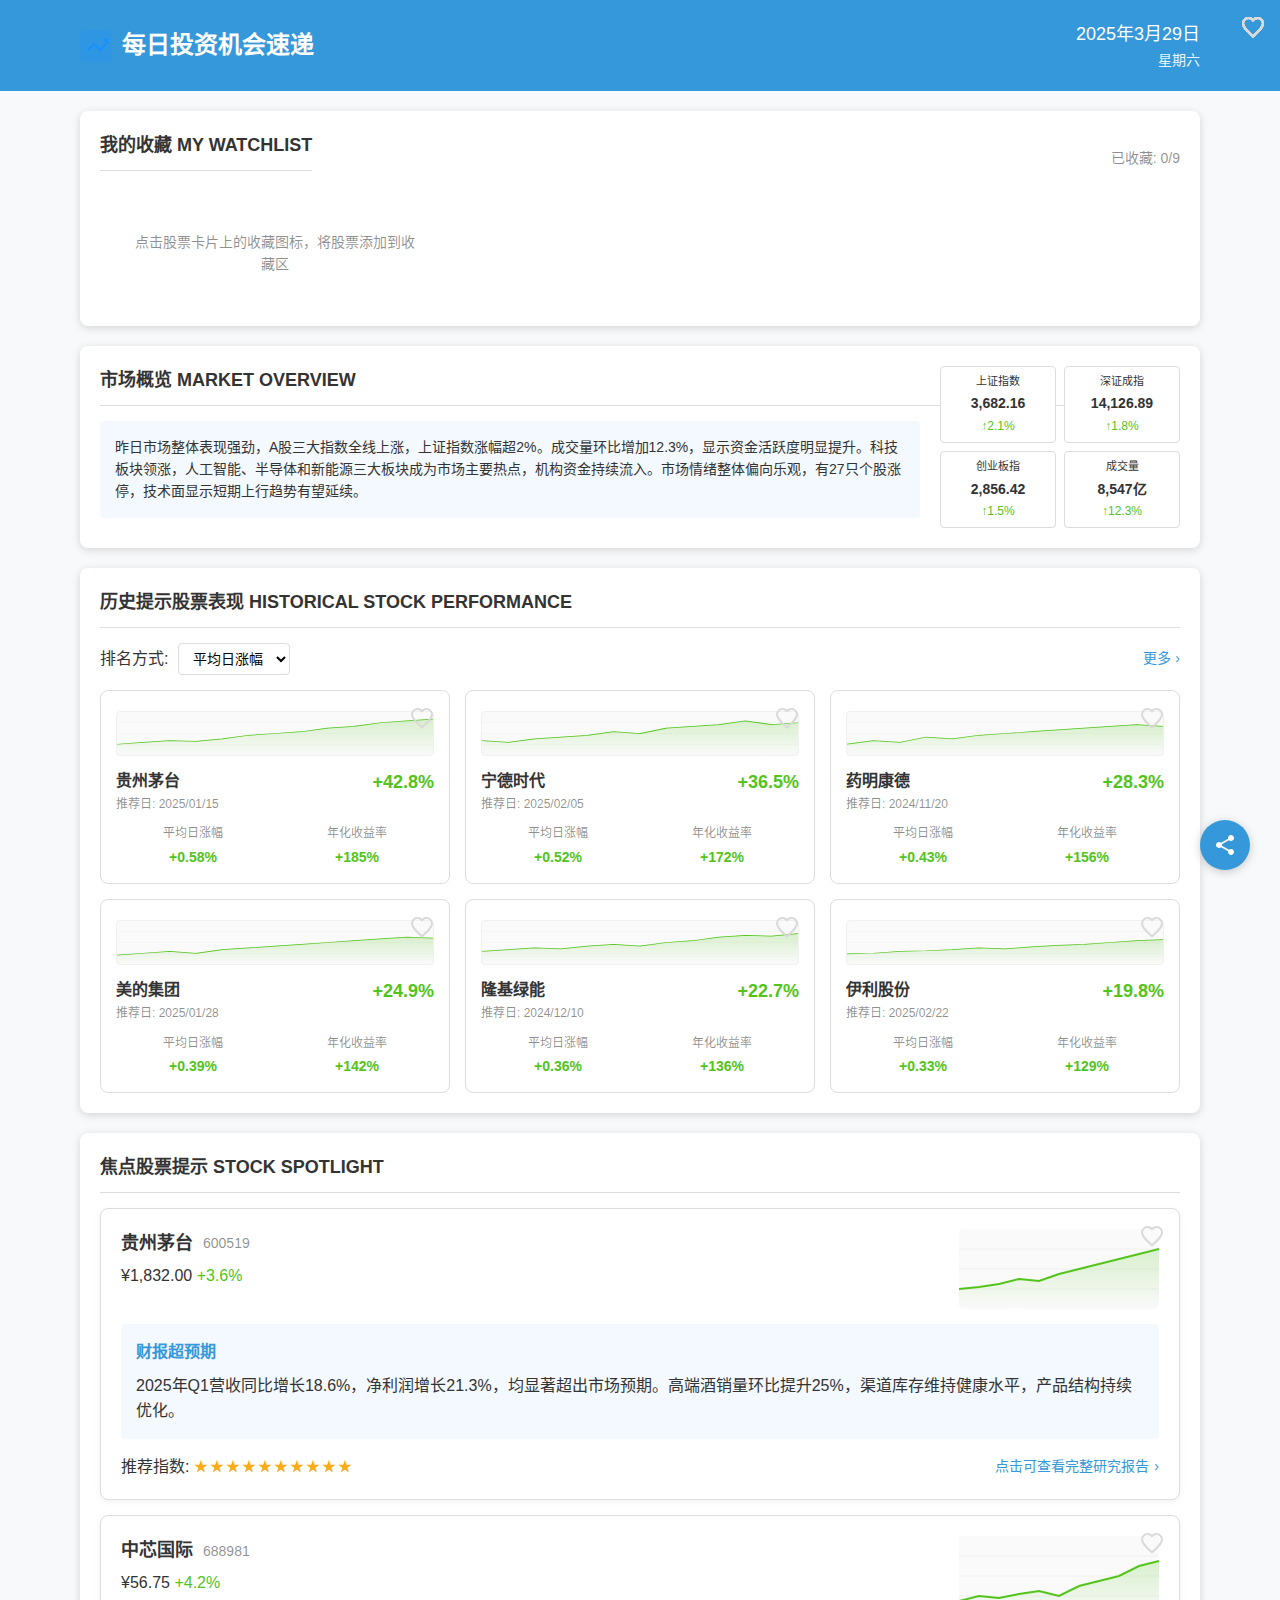
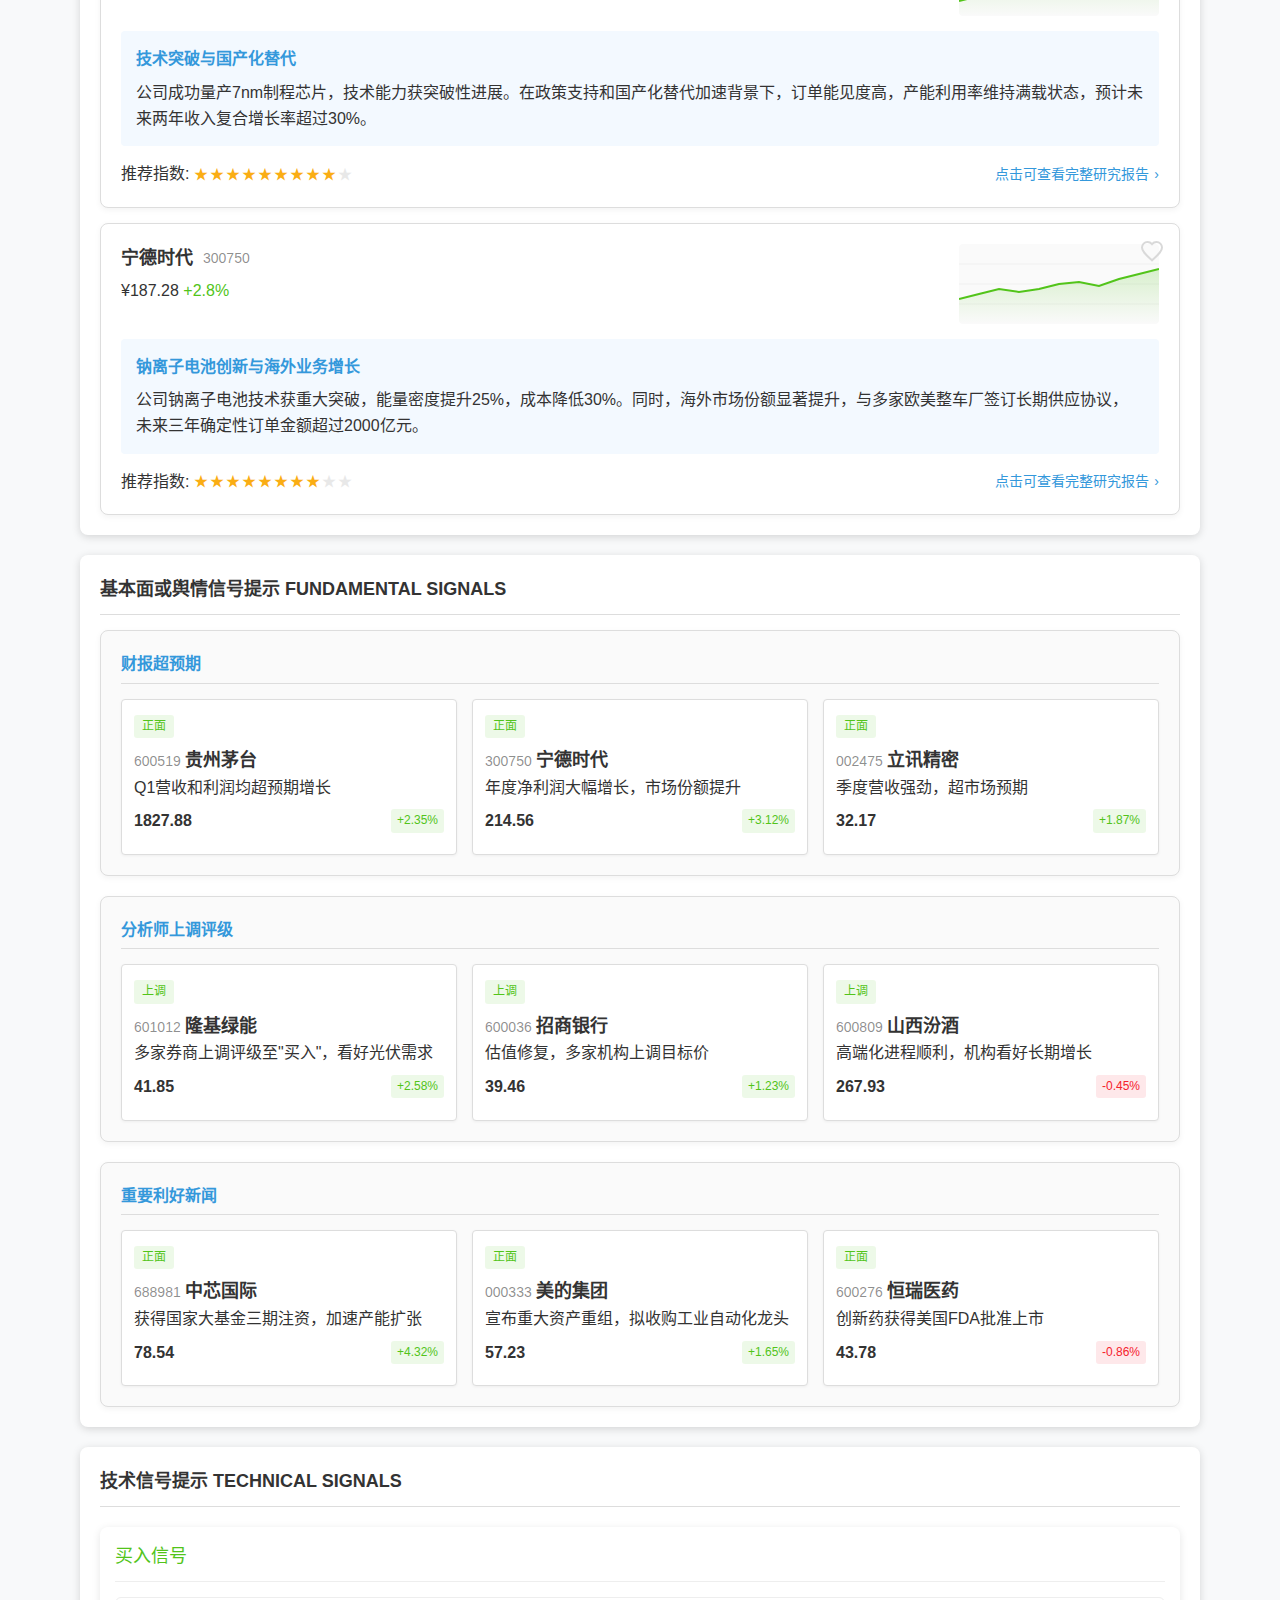
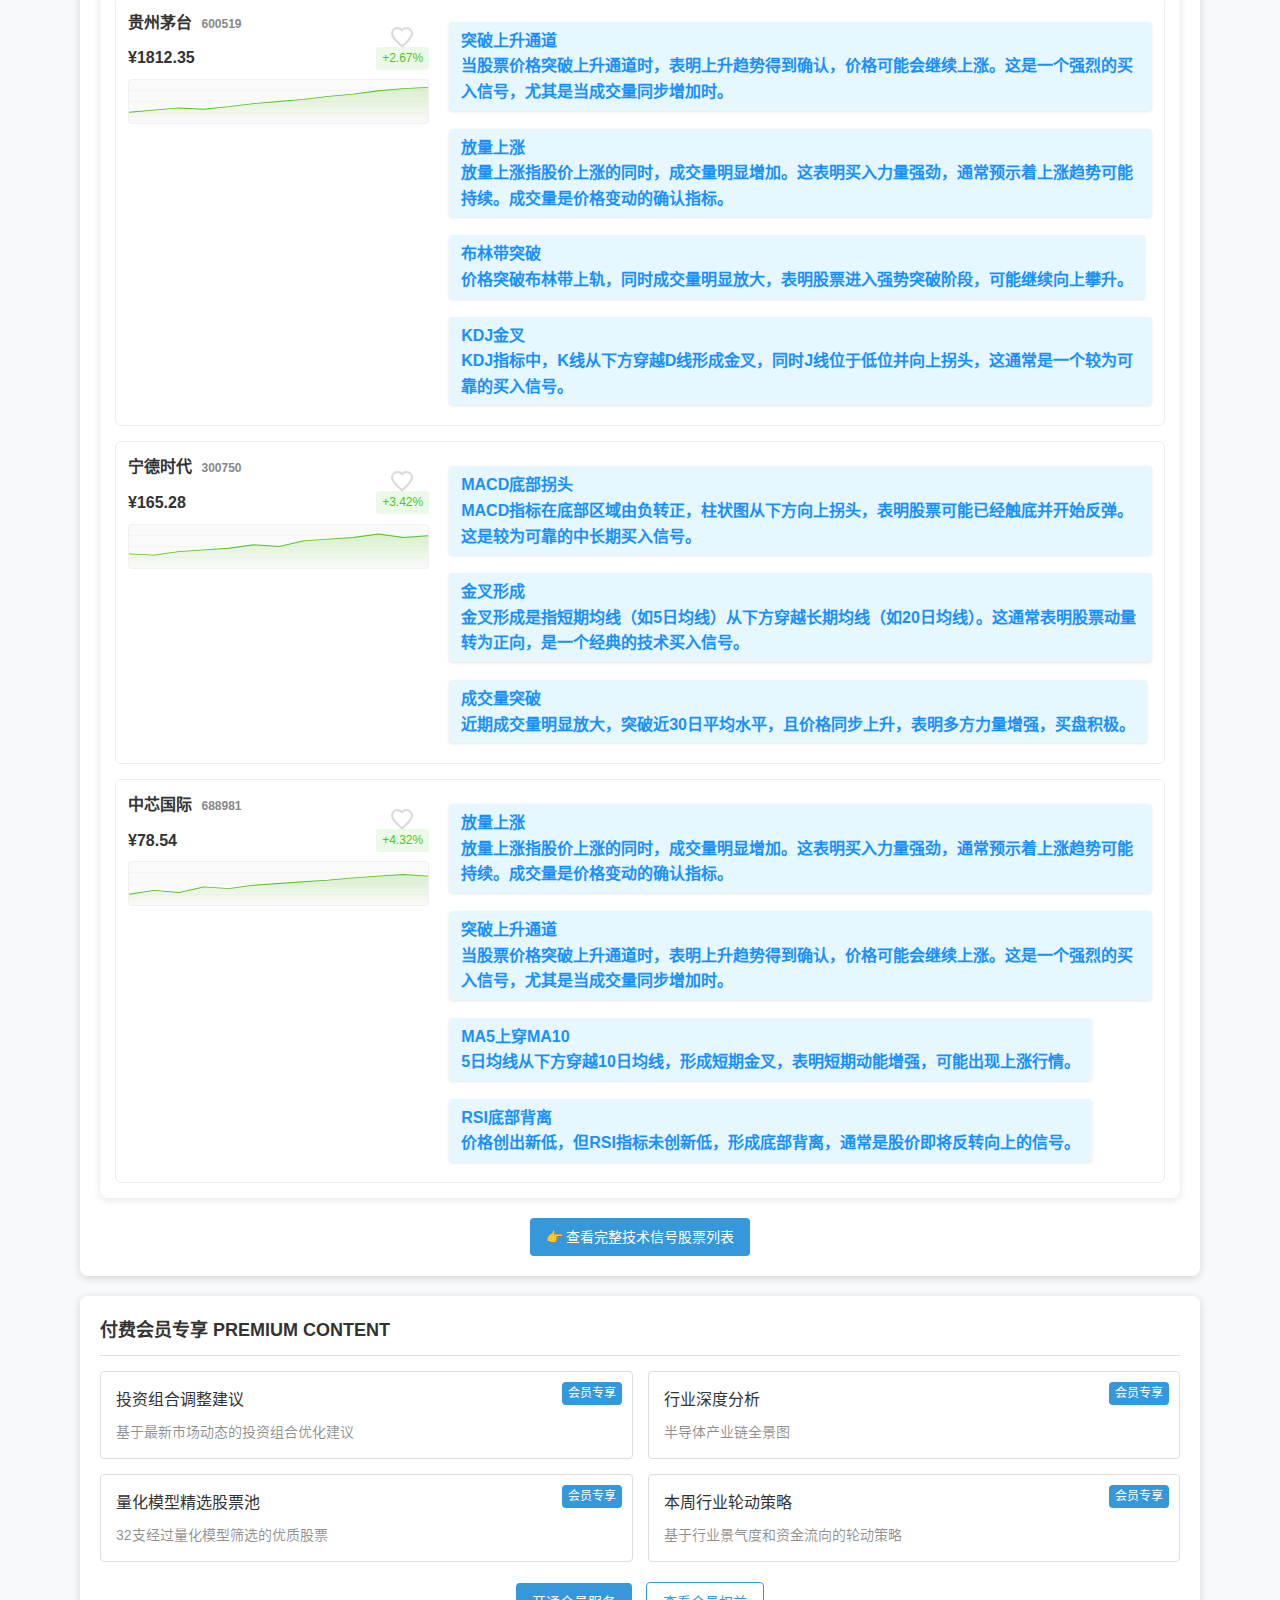
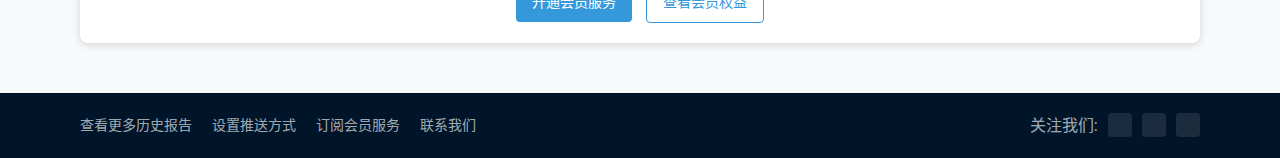
==== index.html @ 1982057d "继续修改样式" ====
<!DOCTYPE html>
<html lang="zh-CN">
<head>
    <meta charset="UTF-8">
    <meta name="viewport" content="width=device-width, initial-scale=1.0">
    <title>每日投资机会速递 | 2025年3月29日</title>
    <style>
        /* Reset and Base Styles */
        * {
            margin: 0;
            padding: 0;
            box-sizing: border-box;
        }
        
        :root {
            --primary-color: #3498db;
            --secondary-color: #2ecc71;
            --background-color: #f8f9fa;
            --text-color: #333;
            --border-color: #ddd;
            --positive-color: #52c41a;
            --negative-color: #f5222d;
            --neutral-color: #faad14;
            --card-bg: #ffffff;
            --bg-color: #f0f2f5;
            --secondary-text: #00000073;
            --shadow: 0 2px 8px rgba(0, 0, 0, 0.15);
            --card-radius: 8px;
        }
        
        body {
            font-family: 'Inter', 'PingFang SC', 'Hiragino Sans GB', 'Microsoft YaHei', sans-serif;
            line-height: 1.6;
            color: var(--text-color);
            background-color: var(--background-color);
            margin: 0;
            padding: 0;
        }
        
        .container {
            max-width: 100%; /* 修改为100%宽度，占满全屏 */
            margin: 0 auto;
            padding: 0 80px; /* 将左右内边距从40px增加到80px，留出更多空间 */
        }
        
        .card {
            background-color: var(--card-bg);
            border-radius: var(--card-radius);
            box-shadow: var(--shadow);
            margin-bottom: 20px;
            padding: 20px;
        }
        
        h2 {
            font-size: 18px;
            font-weight: 600;
            color: var(--text-color);
            margin-bottom: 15px;
            padding-bottom: 10px;
            border-bottom: 1px solid var(--border-color);
        }
        
        h3 {
            font-size: 16px;
            font-weight: 500;
            margin-bottom: 10px;
        }
        
        .positive {
            color: var(--positive-color);
        }
        
        .negative {
            color: var(--negative-color);
        }
        
        .btn {
            display: inline-block;
            padding: 8px 16px;
            background-color: var(--primary-color);
            color: white;
            border-radius: 4px;
            text-decoration: none;
            font-size: 14px;
            transition: background-color 0.3s;
        }
        
        .btn:hover {
            background-color: var(--primary-dark);
        }
        
        /* Header Styles */
        .main-header {
            background-color: var(--primary-color);
            color: white;
            padding: 20px 0;
            margin-bottom: 20px;
        }
        
        .header-content {
            display: flex;
            justify-content: space-between;
            align-items: center;
        }
        
        .logo {
            display: flex;
            align-items: center;
        }
        
        .logo h1 {
            font-size: 24px;
            margin-left: 10px;
        }
        
        .date-info {
            text-align: right;
        }
        
        .date {
            font-size: 18px;
            font-weight: 500;
        }
        
        .weekday {
            font-size: 14px;
            opacity: 0.9;
        }
        
        /* Dashboard Content */
        .dashboard-content {
            padding-bottom: 30px;
        }
        
        /* Market Overview */
        .market-overview {
            position: relative;
            padding-bottom: 15px;
        }
        
        .indices-row {
            display: grid;
            grid-template-columns: repeat(2, 1fr);
            gap: 8px;
            position: absolute;
            top: 20px;
            right: 20px;
            width: 240px;
        }
        
        .index-card {
            padding: 6px;
            border: 1px solid var(--border-color);
            border-radius: 4px;
            text-align: center;
            background-color: white;
        }
        
        .index-card h3 {
            font-size: 11px;
            margin-bottom: 2px;
        }
        
        .index-card .value {
            font-size: 14px;
            font-weight: 600;
            margin-bottom: 2px;
        }
        
        .index-card .change {
            font-size: 12px;
            font-weight: 500;
        }
        
        .market-summary {
            background-color: rgba(24, 144, 255, 0.05);
            padding: 15px;
            border-radius: 4px;
            margin-bottom: 15px;
            font-size: 14px;
            line-height: 1.6;
            margin-right: 260px;
        }
        
        /* Grid Layouts */
        .two-column-grid {
            display: grid;
            grid-template-columns: 1fr 1fr;
            gap: 20px;
        }
        
        /* Hot Sectors */
        .sector-list {
            list-style: none;
        }
        
        .sector-list li {
            display: flex;
            justify-content: space-between;
            padding: 10px 0;
            border-bottom: 1px solid var(--border-color);
        }
        
        .sector-list li:last-child {
            border-bottom: none;
        }
        
        .rank {
            display: inline-block;
            width: 24px;
            height: 24px;
            line-height: 24px;
            text-align: center;
            background-color: var(--primary-color);
            color: white;
            border-radius: 50%;
            margin-right: 10px;
        }
        
        /* Top Stocks */
        .top-list-tabs {
            display: flex;
            margin-bottom: 15px;
            border-bottom: 1px solid var(--border-color);
        }
        
        .tab {
            padding: 8px 16px;
            cursor: pointer;
            background: none;
            border: none;
            font-size: 14px;
            font-weight: 500;
        }
        
        .tab.active {
            color: var(--primary-color);
            border-bottom: 2px solid var(--primary-color);
        }
        
        .data-table {
            width: 100%;
            border-collapse: collapse;
        }
        
        .data-table th,
        .data-table td {
            padding: 8px 12px;
            text-align: left;
            border-bottom: 1px solid var(--border-color);
            font-size: 14px;
        }
        
        .data-table th {
            background-color: #fafafa;
            font-weight: 500;
        }
        
        /* Fundamental Signals */
        .fundamental-signals-container {
            display: flex; /* 恢复为 flex 布局 */
            flex-direction: column; /* 设置为纵向排列 */
            gap: 20px; /* 保持类别之间的间距 */
            /* margin-top: 20px; 移除，h2自带margin */
        }
        
        /* 修改signal-category样式 */
        .signal-category {
            margin-bottom: 0;
            background-color: #fafafa;
            border: 1px solid var(--border-color);
            border-radius: var(--card-radius);
            padding: 20px;
            box-shadow: 0 2px 6px rgba(0, 0, 0, 0.05);
            width: 100%; /* 恢复宽度，使其在纵向排列时占满 */
        }
        
        /* 修改signal-category中的h3标题样式 */
        .signal-category h3 {
            font-size: 16px;
            font-weight: 600;
            margin-bottom: 12px;
            color: var(--primary-color); /* 使用蓝色主题色 */
            padding-bottom: 6px;
            border-bottom: 1px solid var(--border-color);
        }
        
        /* 修改fundamental-signals样式，保留横向滚动 */
        .fundamental-signals {
            display: flex;
            flex-direction: row;
            gap: 15px;
            flex-wrap: wrap; /* 添加wrap属性允许内容换行 */
            width: 100%; /* 确保占满全宽 */
            margin-top: 15px;
        }
        
        .fundamental-card {
            border: 1px solid var(--border-color);
            border-radius: 4px;
            padding: 12px;
            background-color: white;
            flex: 1; /* 添加flex属性让卡片平均分配空间 */
            min-width: 200px; /* 设置最小宽度防止卡片过小 */
            box-shadow: 0 1px 3px rgba(0, 0, 0, 0.05);
            transition: transform 0.2s, box-shadow 0.2s;
        }
        
        .fundamental-card:hover {
            transform: translateY(-2px);
            box-shadow: 0 3px 8px rgba(0, 0, 0, 0.1);
        }
        
        .signal-label {
            display: inline-block;
            padding: 2px 8px;
            border-radius: 3px;
            font-size: 12px;
            margin-bottom: 8px;
        }
        
        .signal-positive {
            background-color: rgba(82, 196, 26, 0.1);
            color: var(--positive-color);
        }
        
        .signal-negative {
            background-color: rgba(245, 34, 45, 0.1);
            color: var(--negative-color);
        }
        
        .signal-neutral {
            background-color: rgba(250, 173, 20, 0.1);
            color: var(--neutral-color);
        }
        
        /* Stock Spotlight */
        .stock-spotlight-cards {
            display: flex;
            flex-direction: column;
            gap: 15px;
        }
        
        .spotlight-card {
            border: 1px solid var(--border-color);
            border-radius: var(--card-radius);
            padding: 20px;
            background-color: white;
            box-shadow: 0 2px 6px rgba(0, 0, 0, 0.05);
            transition: transform 0.2s, box-shadow 0.2s;
            cursor: pointer;
        }
        
        .spotlight-card:hover {
            transform: translateY(-3px);
            box-shadow: 0 5px 15px rgba(0, 0, 0, 0.1);
        }
        
        .spotlight-header {
            display: flex;
            justify-content: space-between;
            align-items: flex-start;
            margin-bottom: 15px;
        }
        
        .stock-info-primary {
            display: flex;
            flex-direction: column;
            gap: 5px;
        }
        
        .stock-title {
            display: flex;
            align-items: center;
            gap: 10px;
        }
        
        .stock-code {
            font-size: 14px;
            color: var(--secondary-text);
        }
        
        .stock-name {
            font-size: 18px;
            font-weight: 600;
        }
        
        .stock-chart-small {
            width: 200px;
            height: 80px;
            background-color: #fafafa;
            border-radius: 4px;
            overflow: hidden;
        }
        
        .recommendation-reason {
            background-color: rgba(24, 144, 255, 0.05);
            padding: 15px;
            border-radius: 4px;
            margin-bottom: 15px;
            position: relative;
        }
        
        .reason-title {
            font-weight: 600;
            margin-bottom: 8px;
            color: var(--primary-color);
        }
        
        .spotlight-footer {
            display: flex;
            justify-content: space-between;
            align-items: center;
            margin-top: 15px;
        }
        
        .recommendation-index {
            display: flex;
            align-items: center;
            gap: 5px;
        }
        
        .stars {
            display: flex;
            gap: 2px;
        }
        
        .star {
            color: #faad14;
            font-size: 14px;
        }
        
        .view-report {
            color: var(--primary-color);
            font-size: 14px;
            display: flex;
            align-items: center;
            gap: 5px;
        }
        
        .view-report:hover {
            text-decoration: underline;
        }
        
        /* Premium Content */
        .premium-content-grid {
            display: grid;
            grid-template-columns: repeat(2, 1fr);
            gap: 15px;
            margin-bottom: 20px;
        }
        
        .premium-item {
            padding: 15px;
            border: 1px solid var(--border-color);
            border-radius: 4px;
            position: relative;
        }
        
        .premium-item h3 {
            font-size: 16px;
            margin-bottom: 8px;
        }
        
        .premium-item p {
            font-size: 14px;
            color: var(--secondary-text);
        }
        
        .premium-badge {
            position: absolute;
            top: 10px;
            right: 10px;
            padding: 2px 6px;
            background-color: var(--primary-color);
            color: white;
            border-radius: 4px;
            font-size: 12px;
        }
        
        .subscribe-cta {
            text-align: center;
        }
        
        .btn-primary {
            background-color: var(--primary-color);
        }
        
        .btn-secondary {
            background-color: transparent;
            color: var(--primary-color);
            border: 1px solid var(--primary-color);
            margin-left: 10px;
        }
        
        /* Footer */
        .main-footer {
            background-color: #001529;
            color: rgba(255, 255, 255, 0.65);
            padding: 20px 0;
        }
        
        .footer-content {
            display: flex;
            justify-content: space-between;
            align-items: center;
        }
        
        .footer-links {
            display: flex;
            gap: 20px;
        }
        
        .footer-links a {
            color: rgba(255, 255, 255, 0.65);
            text-decoration: none;
            font-size: 14px;
            transition: color 0.3s;
        }
        
        .footer-links a:hover {
            color: white;
        }
        
        .footer-apps {
            display: flex;
            align-items: center;
            gap: 10px;
        }
        
        .app-icon {
            width: 24px;
            height: 24px;
            background-color: rgba(255, 255, 255, 0.1);
            border-radius: 4px;
            display: inline-block;
        }
        
        /* Responsive Design */
        @media (max-width: 1200px) {
            .container {
                max-width: 95%; /* 大屏幕下保留5%的边距 */
                padding: 0 60px; /* 相应增加中等屏幕的内边距 */
            }
            
            .fundamental-signals {
                overflow-x: auto;
            }
        }
        
        @media (max-width: 768px) {
            .container {
                padding: 0 30px; /* 在小屏幕上也适当增加内边距 */
            }
            
            .header-content {
                flex-direction: column;
                align-items: flex-start;
            }
            
            .nav-menu {
                margin-top: 15px;
            }
            
            .fundamental-signals {
                flex-direction: column;
            }
            
            .fundamental-card {
                width: 100%;
            }
        }
        
        /* Performance History */
        .performance-header {
            display: flex;
            justify-content: space-between;
            align-items: center;
            margin-bottom: 15px;
        }
        
        .sort-select {
            display: flex;
            align-items: center;
            gap: 10px;
        }
        
        .sort-select select {
            padding: 6px 10px;
            border: 1px solid var(--border-color);
            border-radius: 4px;
            font-size: 14px;
            background-color: white;
        }
        
        .more-link {
            margin-left: auto;
            font-size: 14px;
            color: var(--primary-color);
            text-decoration: none;
        }
        
        .more-link:hover {
            text-decoration: underline;
        }
        
        .performance-cards {
            display: grid;
            grid-template-columns: repeat(3, 1fr);
            grid-template-rows: repeat(2, auto);
            gap: 15px;
        }
        
        .performance-card {
            border: 1px solid var(--border-color);
            border-radius: var(--card-radius);
            padding: 15px;
            transition: transform 0.3s, box-shadow 0.3s;
            cursor: pointer;
            background-color: white;
        }
        
        .performance-card:hover {
            transform: translateY(-3px);
            box-shadow: 0 5px 15px rgba(0,0,0,0.1);
        }
        
        .stock-chart {
            width: 100%;
            height: 120px;
            background-color: #fafafa;
            margin-bottom: 10px;
            border-radius: 4px;
            overflow: hidden;
        }
        
        .stock-chart img {
            width: 100%;
            height: 100%;
            object-fit: cover;
        }
        
        .stock-performance-header {
            display: flex;
            justify-content: space-between;
            margin-bottom: 10px;
        }
        
        .stock-name-code h4 {
            font-size: 16px;
            font-weight: 600;
            margin-bottom: 2px;
        }
        
        .suggested-date {
            font-size: 12px;
            color: var(--secondary-text);
        }
        
        .total-return {
            font-size: 18px;
            font-weight: 700;
        }
        
        .metrics-grid {
            display: grid;
            grid-template-columns: 1fr 1fr;
            gap: 10px;
        }
        
        .metric {
            text-align: center;
        }
        
        .metric-label {
            font-size: 12px;
            color: var(--secondary-text);
            margin-bottom: 2px;
        }
        
        .metric-value {
            font-size: 14px;
            font-weight: 600;
        }
        
        /* Technical Signals */
        .technical-signals-container {
            display: flex;
            flex-direction: column;
            gap: 20px;
            margin-top: 20px;
        }
        
        .signal-column {
            background-color: #fff;
            border-radius: 8px;
            padding: 15px;
            box-shadow: 0 2px 8px rgba(0,0,0,0.1);
        }
        
        .signal-column h3 {
            color: #333;
            font-size: 18px;
            margin-bottom: 15px;
            padding-bottom: 10px;
            border-bottom: 1px solid #eee;
        }
        
        .buy-signals h3 {
            color: #52c41a;
        }
        
        .sell-signals h3 {
            color: #ff4d4f;
        }
        
        .stock-signals {
            display: flex;
            flex-direction: column;
            gap: 15px;
        }
        
        .stock-signal-card {
            border: 1px solid #eee;
            border-radius: 6px;
            padding: 12px;
            transition: all 0.3s;
            display: flex;  /* Make card flex to allow left-right layout */
            gap: 20px;      /* Space between stock info and signals */
            align-items: flex-start;
        }
        
        .stock-signal-card:hover {
            box-shadow: 0 4px 12px rgba(0,0,0,0.1);
            transform: translateY(-2px);
        }
        
        .stock-signal-header {
            display: flex;
            justify-content: space-between;
            align-items: center;
            margin-bottom: 10px;
        }
        
        .stock-signal-name {
            font-weight: 600;
            font-size: 16px;
        }
        
        .stock-signal-code {
            color: #888;
            font-size: 12px;
            margin-left: 5px;
        }
        
        /* Left side with stock info */
        .stock-info-section {
            width: 30%;
            position: relative;
        }
        
        /* Right side with signals */
        .signals-section {
            width: 70%;
            display: flex;
            flex-direction: column;
            gap: 10px;
        }
        
        .stock-signal-list {
            display: flex;
            flex-wrap: wrap;
            gap: 10px;
            margin-top: 12px;
        }
        
        .signal-tag {
            background-color: #e6f7ff;
            color: #1890ff;
            padding: 6px 12px;
            border-radius: 4px;
            font-size: 16px;  /* Increased from 14px for more prominence */
            font-weight: 600;  /* Increased from 500 to make more prominent */
            position: relative;
            cursor: pointer;
            margin-bottom: 8px;
            display: inline-block;
            box-shadow: 0 1px 3px rgba(0,0,0,0.1);
            transition: all 0.2s ease;
        }
        
        .signal-tag:hover {
            transform: translateY(-2px);
            box-shadow: 0 3px 6px rgba(0,0,0,0.15);
            background-color: #bae7ff;
        }
        
        /* Stock price and chart styles */
        .stock-price-info {
            display: flex;
            align-items: center;
            gap: 10px;
            margin-top: 8px;
            margin-bottom: 8px;
        }
        
        .stock-price {
            font-size: 16px;
            font-weight: 600;
        }
        
        .stock-change {
            flex-shrink: 0;
            padding: 2px 8px;
            border-radius: 3px;
            font-size: 12px;
            font-weight: 500;
        }
        
        .stock-chart {
            height: 45px;  /* Reduced from previous size */
            margin: 5px 0 12px;
            border: 1px solid #f0f0f0;
            border-radius: 4px;
            overflow: hidden;
        }
        
        .view-more {
            text-align: center;
            margin-top: 20px;
        }
        
        /* Responsive adjustments */
        @media (max-width: 1200px) {
            .stock-signal-card {
                flex-direction: column;
            }
            
            .stock-info-section, 
            .signals-section {
                width: 100%;
            }
            
            .stock-chart {
                height: 60px; /* Slightly larger on smaller screens */
            }
        }
        
        /* 添加价格信息和K线图样式 */
        .stock-price-info {
            display: flex;
            align-items: center; /* Better vertical alignment */
            gap: 10px; /* Space between price and change */
            margin-top: 8px;
            margin-bottom: 8px;
        }
        
        .stock-price {
            font-size: 16px;
            font-weight: 600;
        }
        
        .stock-change {
            flex-shrink: 0;
            padding: 2px 8px;
            border-radius: 3px;
            font-size: 12px;
            font-weight: 500;
        }
        
        .stock-change.positive {
            color: #52c41a;
            background-color: rgba(82,196,26,0.1);
        }
        
        .stock-change.negative {
            color: #ff4d4f;
            background-color: rgba(255,77,79,0.1);
        }
        
        .stock-chart {
            height: 45px; /* Reduced from 60px */
            margin: 5px 0 12px;
            border: 1px solid #f0f0f0;
            border-radius: 4px;
            overflow: hidden;
        }
        
        .watch-icon {
            width: 20px;
            height: 20px;
            cursor: pointer;
            transition: all 0.2s;
        }
        
        .watch-icon:hover {
            transform: scale(1.2);
        }
        
        .watch-icon.active {
            fill: #ff4d4f;
            stroke: #ff4d4f;
        }
        
        /* 添加收藏区样式 */
        .watchlist-section {
            margin-bottom: 20px;
        }
        
        .watchlist-cards {
            display: grid;
            grid-template-columns: repeat(3, 1fr);
            gap: 15px;
            margin-top: 15px;
        }
        
        .watchlist-card {
            border: 1px solid var(--border-color);
            border-radius: var(--card-radius);
            padding: 15px;
            transition: transform 0.3s, box-shadow 0.3s;
            cursor: pointer;
            background-color: white;
            position: relative;
        }
        
        .watchlist-card:hover {
            transform: translateY(-3px);
            box-shadow: 0 5px 15px rgba(0,0,0,0.1);
        }
        
        /* 使收藏区卡片样式与性能卡片一致 */
        .watchlist-card .stock-chart {
            width: 100%;
            height: 120px;
            background-color: #fafafa;
            margin-bottom: 10px;
            border-radius: 4px;
            overflow: hidden;
        }
        
        .watchlist-card .stock-performance-header {
            display: flex;
            justify-content: space-between;
            margin-bottom: 10px;
        }
        
        .watchlist-card .stock-name-code h4 {
            font-size: 16px;
            font-weight: 600;
            margin-bottom: 2px;
        }
        
        .watchlist-card .suggested-date {
            font-size: 12px;
            color: var(--secondary-text);
        }
        
        .watchlist-card .total-return {
            font-size: 18px;
            font-weight: 700;
        }
        
        .watchlist-card .metrics-grid {
            display: grid;
            grid-template-columns: 1fr 1fr;
            gap: 10px;
        }
        
        .watchlist-header {
            display: flex;
            justify-content: space-between;
            align-items: center;
            margin-bottom: 10px;
        }
        
        .watchlist-title {
            font-size: 16px;
            font-weight: 600;
        }
        
        .watchlist-count {
            font-size: 14px;
            color: var(--secondary-text);
        }
        
        .watchlist-empty {
            text-align: center;
            padding: 30px;
            color: var(--secondary-text);
            font-size: 14px;
        }
        
        /* 收藏图标样式 */
        .watch-icon {
            position: absolute;
            top: 15px;
            right: 15px;
            width: 24px;
            height: 24px;
            cursor: pointer;
            color: #d9d9d9; /* 默认颜色改为浅灰色，确保始终可见 */
            transition: color 0.3s, fill 0.3s;
            z-index: 10;
            opacity: 1 !important; /* 确保始终可见，使用!important确保不被其他样式覆盖 */
            visibility: visible !important; /* 确保始终可见，使用!important确保不被其他样式覆盖 */
            display: block !important; /* 强制显示 */
        }
        
        /* 明确为基本面卡片中的收藏图标添加样式 */
        .fundamental-card .watch-icon {
            opacity: 1 !important;
            visibility: visible !important;
            display: block !important;
            pointer-events: auto !important;
        }
        
        .watch-icon.active {
            color: #f5222d; /* 使用红色作为收藏颜色 */
            fill: #f5222d;
        }
        
        .watch-icon:hover {
            color: #f5222d;
        }
        
        .performance-card, .spotlight-card {
            position: relative;
        }
        
        /* 收藏图标样式 */
        .favorite-icon {
            position: absolute;
            top: 10px;
            right: 10px;
            font-size: 18px;
            color: #d9d9d9;
            cursor: pointer;
            transition: color 0.3s;
        }
        
        .favorite-icon:hover {
            color: #faad14;
        }
        
        .favorite-icon.active {
            color: #faad14;
        }
        
        /* 股票价格和涨幅样式 */
        .stock-price-info {
            display: flex;
            justify-content: space-between;
            margin-top: 8px;
            font-size: 14px;
        }
        
        .stock-price {
            font-weight: 600;
        }
        
        .stock-change {
            padding: 2px 6px;
            border-radius: 3px;
            font-size: 12px;
        }
        
        .stock-change.positive {
            background-color: rgba(82, 196, 26, 0.1);
            color: var(--positive-color);
        }
        
        .stock-change.negative {
            background-color: rgba(245, 34, 45, 0.1);
            color: var(--negative-color);
        }
        
        .stock-change.neutral {
            background-color: rgba(250, 173, 20, 0.1);
            color: var(--neutral-color);
        }
        
        /* 页面分享按钮样式 */
        .share-button {
            position: fixed;
            right: 30px;
            bottom: 30px;
            width: 50px;
            height: 50px;
            background-color: var(--primary-color);
            border-radius: 50%;
            display: flex;
            justify-content: center;
            align-items: center;
            box-shadow: 0 2px 10px rgba(0, 0, 0, 0.2);
            z-index: 100;
            cursor: pointer;
            transition: all 0.3s;
        }
        
        .share-button:hover {
            transform: scale(1.1);
            box-shadow: 0 4px 15px rgba(0, 0, 0, 0.3);
        }
        
        .share-button svg {
            width: 24px;
            height: 24px;
            fill: white;
        }
        
        .share-options {
            position: fixed;
            right: 40px;
            bottom: 90px;
            background-color: white;
            border-radius: 8px;
            box-shadow: 0 2px 10px rgba(0, 0, 0, 0.2);
            padding: 10px;
            z-index: 99;
            display: none;
        }
        
        .share-options.active {
            display: block;
        }
        
        .share-option {
            display: flex;
            align-items: center;
            padding: 10px 15px;
            cursor: pointer;
            border-radius: 4px;
            transition: background-color 0.2s;
        }
        
        .share-option:hover {
            background-color: #f5f5f5;
        }
        
        .share-option img {
            width: 24px;
            height: 24px;
            margin-right: 10px;
        }
        
        .share-option span {
            font-size: 14px;
        }
    </style>
</head>
<body>
    <header class="main-header">
        <div class="container">
            <div class="header-content">
                <div class="logo">
                    <svg width="32" height="32" viewBox="0 0 32 32" fill="none" xmlns="http://www.w3.org/2000/svg">
                        <rect width="32" height="32" rx="4" fill="#1890FF" fill-opacity="0.2"></rect>
                        <path d="M8 20L14 14L20 20L28 12" stroke="#1890FF" stroke-width="2" stroke-linecap="round" stroke-linejoin="round"></path>
                        <circle cx="26" cy="10" r="2" fill="#1890FF"></circle>
                    </svg>
                    <h1>每日投资机会速递</h1>
                </div>
                <div class="date-info">
                    <div class="date">2025年3月29日</div>
                    <div class="weekday">星期六</div>
                </div>
            </div>
        </div>
    </header>

    <main class="dashboard-content">
        <div class="container">
            <!-- 添加收藏区 -->
            <section class="watchlist-section card">
                <div class="watchlist-header">
                    <h2>我的收藏 MY WATCHLIST</h2>
                    <div class="watchlist-count">已收藏: <span id="watchlist-count">0</span>/9</div>
                </div>
                <div class="watchlist-cards" id="watchlist-cards">
                    <div class="watchlist-empty" id="watchlist-empty">点击股票卡片上的收藏图标，将股票添加到收藏区</div>
                </div>
            </section>
            
            <section class="market-overview card">
                <h2>市场概览 MARKET OVERVIEW</h2>
                <div class="indices-row">
                    <div class="index-card">
                        <h3>上证指数</h3>
                        <div class="value">3,682.16</div>
                        <div class="change positive">↑2.1%</div>
                    </div>
                    <div class="index-card">
                        <h3>深证成指</h3>
                        <div class="value">14,126.89</div>
                        <div class="change positive">↑1.8%</div>
                    </div>
                    <div class="index-card">
                        <h3>创业板指</h3>
                        <div class="value">2,856.42</div>
                        <div class="change positive">↑1.5%</div>
                    </div>
                    <div class="index-card">
                        <h3>成交量</h3>
                        <div class="value">8,547亿</div>
                        <div class="change positive">↑12.3%</div>
                    </div>
                </div>
                <div class="market-summary">
                    <p>昨日市场整体表现强劲，A股三大指数全线上涨，上证指数涨幅超2%。成交量环比增加12.3%，显示资金活跃度明显提升。科技板块领涨，人工智能、半导体和新能源三大板块成为市场主要热点，机构资金持续流入。市场情绪整体偏向乐观，有27只个股涨停，技术面显示短期上行趋势有望延续。</p>
                </div>
            </section>

            <section class="performance-history card">
                <h2>历史提示股票表现 HISTORICAL STOCK PERFORMANCE</h2>
                <div class="performance-header">
                    <div class="sort-select">
                        <span>排名方式:</span>
                        <select id="performance-sort">
                            <option value="daily">平均日涨幅</option>
                            <option value="total">总涨幅</option>
                        </select>
                    </div>
                    <a href="performance-history.html" class="more-link">更多 &rsaquo;</a>
                </div>
                <div class="performance-cards">
                    <div class="performance-card" onclick="window.location.href='stock-detail.html?code=600519'">
                        <svg class="watch-icon" viewBox="0 0 24 24" fill="none" stroke="currentColor" stroke-width="2" onclick="event.stopPropagation(); toggleWatchlist('600519', '贵州茅台', this)">
                            <path d="M12 21.35l-1.45-1.32C5.4 15.36 2 12.28 2 8.5 2 5.42 4.42 3 7.5 3c1.74 0 3.41.81 4.5 2.09C13.09 3.81 14.76 3 16.5 3 19.58 3 22 5.42 22 8.5c0 3.78-3.4 6.86-8.55 11.54L12 21.35z"/>
                        </svg>
                        <div class="stock-chart">
                            <svg width="100%" height="100%" viewBox="0 0 240 120" preserveAspectRatio="none">
                                <defs>
                                    <linearGradient id="grad1" x1="0%" y1="0%" x2="0%" y2="100%">
                                        <stop offset="0%" style="stop-color:rgba(82,196,26,0.2);stop-opacity:1" />
                                        <stop offset="100%" style="stop-color:rgba(82,196,26,0);stop-opacity:1" />
                                    </linearGradient>
                                </defs>
                                <!-- 背景网格 -->
                                <line x1="0" y1="30" x2="240" y2="30" stroke="#f0f0f0" stroke-width="1"/>
                                <line x1="0" y1="60" x2="240" y2="60" stroke="#f0f0f0" stroke-width="1"/>
                                <line x1="0" y1="90" x2="240" y2="90" stroke="#f0f0f0" stroke-width="1"/>
                                <!-- K线走势图 - 贵州茅台 -->
                                <path d="M0,90 L20,85 L40,80 L60,82 L80,75 L100,65 L120,60 L140,55 L160,45 L180,40 L200,30 L220,25 L240,20" stroke="#52c41a" stroke-width="2" fill="none"/>
                                <path d="M0,90 L20,85 L40,80 L60,82 L80,75 L100,65 L120,60 L140,55 L160,45 L180,40 L200,30 L220,25 L240,20 L240,120 L0,120 Z" fill="url(#grad1)"/>
                            </svg>
                        </div>
                        <div class="stock-performance-header">
                            <div class="stock-name-code">
                                <h4>贵州茅台</h4>
                                <div class="suggested-date">推荐日: 2025/01/15</div>
                            </div>
                            <div class="total-return positive">+42.8%</div>
                        </div>
                        <div class="metrics-grid">
                            <div class="metric">
                                <div class="metric-label">平均日涨幅</div>
                                <div class="metric-value positive">+0.58%</div>
                            </div>
                            <div class="metric">
                                <div class="metric-label">年化收益率</div>
                                <div class="metric-value positive">+185%</div>
                            </div>
                        </div>
                    </div>
                    
                    <div class="performance-card" onclick="window.location.href='stock-detail.html?code=300750'">
                        <svg class="watch-icon" viewBox="0 0 24 24" fill="none" stroke="currentColor" stroke-width="2" onclick="event.stopPropagation(); toggleWatchlist('300750', '宁德时代', this)">
                            <path d="M12 21.35l-1.45-1.32C5.4 15.36 2 12.28 2 8.5 2 5.42 4.42 3 7.5 3c1.74 0 3.41.81 4.5 2.09C13.09 3.81 14.76 3 16.5 3 19.58 3 22 5.42 22 8.5c0 3.78-3.4 6.86-8.55 11.54L12 21.35z"/>
                        </svg>
                        <div class="stock-chart">
                            <svg width="100%" height="100%" viewBox="0 0 240 120" preserveAspectRatio="none">
                                <defs>
                                    <linearGradient id="grad2" x1="0%" y1="0%" x2="0%" y2="100%">
                                        <stop offset="0%" style="stop-color:rgba(82,196,26,0.2);stop-opacity:1" />
                                        <stop offset="100%" style="stop-color:rgba(82,196,26,0);stop-opacity:1" />
                                    </linearGradient>
                                </defs>
                                <!-- 背景网格 -->
                                <line x1="0" y1="30" x2="240" y2="30" stroke="#f0f0f0" stroke-width="1"/>
                                <line x1="0" y1="60" x2="240" y2="60" stroke="#f0f0f0" stroke-width="1"/>
                                <line x1="0" y1="90" x2="240" y2="90" stroke="#f0f0f0" stroke-width="1"/>
                                <!-- K线走势图 - 宁德时代 -->
                                <path d="M0,80 L20,85 L40,75 L60,70 L80,65 L100,55 L120,60 L140,45 L160,40 L180,35 L200,25 L220,35 L240,30" stroke="#52c41a" stroke-width="2" fill="none"/>
                                <path d="M0,80 L20,85 L40,75 L60,70 L80,65 L100,55 L120,60 L140,45 L160,40 L180,35 L200,25 L220,35 L240,30 L240,120 L0,120 Z" fill="url(#grad2)"/>
                            </svg>
                        </div>
                        <div class="stock-performance-header">
                            <div class="stock-name-code">
                                <h4>宁德时代</h4>
                                <div class="suggested-date">推荐日: 2025/02/05</div>
                            </div>
                            <div class="total-return positive">+36.5%</div>
                        </div>
                        <div class="metrics-grid">
                            <div class="metric">
                                <div class="metric-label">平均日涨幅</div>
                                <div class="metric-value positive">+0.52%</div>
                            </div>
                            <div class="metric">
                                <div class="metric-label">年化收益率</div>
                                <div class="metric-value positive">+172%</div>
                            </div>
                        </div>
                    </div>
                    
                    <div class="performance-card" onclick="window.location.href='stock-detail.html?code=603259'">
                        <svg class="watch-icon" viewBox="0 0 24 24" fill="none" stroke="currentColor" stroke-width="2" onclick="event.stopPropagation(); toggleWatchlist('603259', '药明康德', this)">
                            <path d="M12 21.35l-1.45-1.32C5.4 15.36 2 12.28 2 8.5 2 5.42 4.42 3 7.5 3c1.74 0 3.41.81 4.5 2.09C13.09 3.81 14.76 3 16.5 3 19.58 3 22 5.42 22 8.5c0 3.78-3.4 6.86-8.55 11.54L12 21.35z"/>
                        </svg>
                        <div class="stock-chart">
                            <svg width="100%" height="100%" viewBox="0 0 240 120" preserveAspectRatio="none">
                                <defs>
                                    <linearGradient id="grad3" x1="0%" y1="0%" x2="0%" y2="100%">
                                        <stop offset="0%" style="stop-color:rgba(82,196,26,0.2);stop-opacity:1" />
                                        <stop offset="100%" style="stop-color:rgba(82,196,26,0);stop-opacity:1" />
                                    </linearGradient>
                                </defs>
                                <!-- 背景网格 -->
                                <line x1="0" y1="30" x2="240" y2="30" stroke="#f0f0f0" stroke-width="1"/>
                                <line x1="0" y1="60" x2="240" y2="60" stroke="#f0f0f0" stroke-width="1"/>
                                <line x1="0" y1="90" x2="240" y2="90" stroke="#f0f0f0" stroke-width="1"/>
                                <!-- K线走势图 - 药明康德 -->
                                <path d="M0,90 L20,80 L40,85 L60,70 L80,75 L100,65 L120,60 L140,55 L160,50 L180,45 L200,40 L220,35 L240,40" stroke="#52c41a" stroke-width="2" fill="none"/>
                                <path d="M0,90 L20,80 L40,85 L60,70 L80,75 L100,65 L120,60 L140,55 L160,50 L180,45 L200,40 L220,35 L240,40 L240,120 L0,120 Z" fill="url(#grad3)"/>
                            </svg>
                        </div>
                        <div class="stock-performance-header">
                            <div class="stock-name-code">
                                <h4>药明康德</h4>
                                <div class="suggested-date">推荐日: 2024/11/20</div>
                            </div>
                            <div class="total-return positive">+28.3%</div>
                        </div>
                        <div class="metrics-grid">
                            <div class="metric">
                                <div class="metric-label">平均日涨幅</div>
                                <div class="metric-value positive">+0.43%</div>
                            </div>
                            <div class="metric">
                                <div class="metric-label">年化收益率</div>
                                <div class="metric-value positive">+156%</div>
                            </div>
                        </div>
                    </div>
                    
                    <div class="performance-card" onclick="window.location.href='stock-detail.html?code=000333'">
                        <svg class="watch-icon" viewBox="0 0 24 24" fill="none" stroke="currentColor" stroke-width="2" onclick="event.stopPropagation(); toggleWatchlist('000333', '美的集团', this)">
                            <path d="M12 21.35l-1.45-1.32C5.4 15.36 2 12.28 2 8.5 2 5.42 4.42 3 7.5 3c1.74 0 3.41.81 4.5 2.09C13.09 3.81 14.76 3 16.5 3 19.58 3 22 5.42 22 8.5c0 3.78-3.4 6.86-8.55 11.54L12 21.35z"/>
                        </svg>
                        <div class="stock-chart">
                            <svg width="100%" height="100%" viewBox="0 0 240 120" preserveAspectRatio="none">
                                <defs>
                                    <linearGradient id="grad4" x1="0%" y1="0%" x2="0%" y2="100%">
                                        <stop offset="0%" style="stop-color:rgba(82,196,26,0.2);stop-opacity:1" />
                                        <stop offset="100%" style="stop-color:rgba(82,196,26,0);stop-opacity:1" />
                                    </linearGradient>
                                </defs>
                                <!-- 背景网格 -->
                                <line x1="0" y1="30" x2="240" y2="30" stroke="#f0f0f0" stroke-width="1"/>
                                <line x1="0" y1="60" x2="240" y2="60" stroke="#f0f0f0" stroke-width="1"/>
                                <line x1="0" y1="90" x2="240" y2="90" stroke="#f0f0f0" stroke-width="1"/>
                                <!-- K线走势图 - 美的集团 -->
                                <path d="M0,95 L20,90 L40,85 L60,90 L80,80 L100,75 L120,70 L140,65 L160,60 L180,55 L200,50 L220,45 L240,48" stroke="#52c41a" stroke-width="2" fill="none"/>
                                <path d="M0,95 L20,90 L40,85 L60,90 L80,80 L100,75 L120,70 L140,65 L160,60 L180,55 L200,50 L220,45 L240,48 L240,120 L0,120 Z" fill="url(#grad4)"/>
                            </svg>
                        </div>
                        <div class="stock-performance-header">
                            <div class="stock-name-code">
                                <h4>美的集团</h4>
                                <div class="suggested-date">推荐日: 2025/01/28</div>
                            </div>
                            <div class="total-return positive">+24.9%</div>
                        </div>
                        <div class="metrics-grid">
                            <div class="metric">
                                <div class="metric-label">平均日涨幅</div>
                                <div class="metric-value positive">+0.39%</div>
                            </div>
                            <div class="metric">
                                <div class="metric-label">年化收益率</div>
                                <div class="metric-value positive">+142%</div>
                            </div>
                        </div>
                    </div>
                    
                    <div class="performance-card" onclick="window.location.href='stock-detail.html?code=601012'">
                        <svg class="watch-icon" viewBox="0 0 24 24" fill="none" stroke="currentColor" stroke-width="2" onclick="event.stopPropagation(); toggleWatchlist('601012', '隆基绿能', this)">
                            <path d="M12 21.35l-1.45-1.32C5.4 15.36 2 12.28 2 8.5 2 5.42 4.42 3 7.5 3c1.74 0 3.41.81 4.5 2.09C13.09 3.81 14.76 3 16.5 3 19.58 3 22 5.42 22 8.5c0 3.78-3.4 6.86-8.55 11.54L12 21.35z"/>
                        </svg>
                        <div class="stock-chart">
                            <svg width="100%" height="100%" viewBox="0 0 240 120" preserveAspectRatio="none">
                                <defs>
                                    <linearGradient id="grad5" x1="0%" y1="0%" x2="0%" y2="100%">
                                        <stop offset="0%" style="stop-color:rgba(82,196,26,0.2);stop-opacity:1" />
                                        <stop offset="100%" style="stop-color:rgba(82,196,26,0);stop-opacity:1" />
                                    </linearGradient>
                                </defs>
                                <!-- 背景网格 -->
                                <line x1="0" y1="30" x2="240" y2="30" stroke="#f0f0f0" stroke-width="1"/>
                                <line x1="0" y1="60" x2="240" y2="60" stroke="#f0f0f0" stroke-width="1"/>
                                <line x1="0" y1="90" x2="240" y2="90" stroke="#f0f0f0" stroke-width="1"/>
                                <!-- K线走势图 - 隆基绿能 -->
                                <path d="M0,85 L20,80 L40,75 L60,78 L80,70 L100,65 L120,70 L140,60 L160,55 L180,45 L200,40 L220,42 L240,35" stroke="#52c41a" stroke-width="2" fill="none"/>
                                <path d="M0,85 L20,80 L40,75 L60,78 L80,70 L100,65 L120,70 L140,60 L160,55 L180,45 L200,40 L220,42 L240,35 L240,120 L0,120 Z" fill="url(#grad5)"/>
                            </svg>
                        </div>
                        <div class="stock-performance-header">
                            <div class="stock-name-code">
                                <h4>隆基绿能</h4>
                                <div class="suggested-date">推荐日: 2024/12/10</div>
                            </div>
                            <div class="total-return positive">+22.7%</div>
                        </div>
                        <div class="metrics-grid">
                            <div class="metric">
                                <div class="metric-label">平均日涨幅</div>
                                <div class="metric-value positive">+0.36%</div>
                            </div>
                            <div class="metric">
                                <div class="metric-label">年化收益率</div>
                                <div class="metric-value positive">+136%</div>
                            </div>
                        </div>
                    </div>
                    
                    <div class="performance-card" onclick="window.location.href='stock-detail.html?code=600887'">
                        <svg class="watch-icon" viewBox="0 0 24 24" fill="none" stroke="currentColor" stroke-width="2" onclick="event.stopPropagation(); toggleWatchlist('600887', '伊利股份', this)">
                            <path d="M12 21.35l-1.45-1.32C5.4 15.36 2 12.28 2 8.5 2 5.42 4.42 3 7.5 3c1.74 0 3.41.81 4.5 2.09C13.09 3.81 14.76 3 16.5 3 19.58 3 22 5.42 22 8.5c0 3.78-3.4 6.86-8.55 11.54L12 21.35z"/>
                        </svg>
                        <div class="stock-chart">
                            <svg width="100%" height="100%" viewBox="0 0 240 120" preserveAspectRatio="none">
                                <defs>
                                    <linearGradient id="grad6" x1="0%" y1="0%" x2="0%" y2="100%">
                                        <stop offset="0%" style="stop-color:rgba(82,196,26,0.2);stop-opacity:1" />
                                        <stop offset="100%" style="stop-color:rgba(82,196,26,0);stop-opacity:1" />
                                    </linearGradient>
                                </defs>
                                <!-- 背景网格 -->
                                <line x1="0" y1="30" x2="240" y2="30" stroke="#f0f0f0" stroke-width="1"/>
                                <line x1="0" y1="60" x2="240" y2="60" stroke="#f0f0f0" stroke-width="1"/>
                                <line x1="0" y1="90" x2="240" y2="90" stroke="#f0f0f0" stroke-width="1"/>
                                <!-- K线走势图 - 伊利股份 -->
                                <path d="M0,92 L20,90 L40,85 L60,83 L80,80 L100,75 L120,78 L140,72 L160,68 L180,65 L200,60 L220,55 L240,52" stroke="#52c41a" stroke-width="2" fill="none"/>
                                <path d="M0,92 L20,90 L40,85 L60,83 L80,80 L100,75 L120,78 L140,72 L160,68 L180,65 L200,60 L220,55 L240,52 L240,120 L0,120 Z" fill="url(#grad6)"/>
                            </svg>
                        </div>
                        <div class="stock-performance-header">
                            <div class="stock-name-code">
                                <h4>伊利股份</h4>
                                <div class="suggested-date">推荐日: 2025/02/22</div>
                            </div>
                            <div class="total-return positive">+19.8%</div>
                        </div>
                        <div class="metrics-grid">
                            <div class="metric">
                                <div class="metric-label">平均日涨幅</div>
                                <div class="metric-value positive">+0.33%</div>
                            </div>
                            <div class="metric">
                                <div class="metric-label">年化收益率</div>
                                <div class="metric-value positive">+129%</div>
                            </div>
                        </div>
                    </div>
                </div>
            </section>

            <section class="stock-spotlight card">
                <h2>焦点股票提示 STOCK SPOTLIGHT</h2>
                <div class="stock-spotlight-cards">
                    <!-- 股票1 -->
                    <div class="spotlight-card" onclick="window.location.href='stock-detail.html?code=600519'">
                        <svg class="watch-icon" viewBox="0 0 24 24" fill="none" stroke="currentColor" stroke-width="2" onclick="event.stopPropagation(); toggleWatchlist('600519', '贵州茅台', this)">
                            <path d="M12 21.35l-1.45-1.32C5.4 15.36 2 12.28 2 8.5 2 5.42 4.42 3 7.5 3c1.74 0 3.41.81 4.5 2.09C13.09 3.81 14.76 3 16.5 3 19.58 3 22 5.42 22 8.5c0 3.78-3.4 6.86-8.55 11.54L12 21.35z"/>
                        </svg>
                        <div class="spotlight-header">
                            <div class="stock-info-primary">
                                <div class="stock-title">
                                    <span class="stock-name">贵州茅台</span>
                                    <span class="stock-code">600519</span>
                                </div>
                                <div class="price-info">
                                    <span class="price">¥1,832.00</span>
                                    <span class="change positive">+3.6%</span>
                                </div>
                            </div>
                            <div class="stock-chart-small">
                                <svg width="100%" height="100%" viewBox="0 0 200 80" preserveAspectRatio="none">
                                    <defs>
                                        <linearGradient id="spotGrad1" x1="0%" y1="0%" x2="0%" y2="100%">
                                            <stop offset="0%" style="stop-color:rgba(82,196,26,0.2);stop-opacity:1" />
                                            <stop offset="100%" style="stop-color:rgba(82,196,26,0);stop-opacity:1" />
                                        </linearGradient>
                                    </defs>
                                    <line x1="0" y1="20" x2="200" y2="20" stroke="#f0f0f0" stroke-width="1"/>
                                    <line x1="0" y1="40" x2="200" y2="40" stroke="#f0f0f0" stroke-width="1"/>
                                    <line x1="0" y1="60" x2="200" y2="60" stroke="#f0f0f0" stroke-width="1"/>
                                    <path d="M0,60 L20,58 L40,55 L60,50 L80,52 L100,45 L120,40 L140,35 L160,30 L180,25 L200,20" stroke="#52c41a" stroke-width="2" fill="none"/>
                                    <path d="M0,60 L20,58 L40,55 L60,50 L80,52 L100,45 L120,40 L140,35 L160,30 L180,25 L200,20 L200,80 L0,80 Z" fill="url(#spotGrad1)"/>
                                </svg>
                            </div>
                        </div>
                        <div class="recommendation-reason">
                            <div class="reason-title">财报超预期</div>
                            <p>2025年Q1营收同比增长18.6%，净利润增长21.3%，均显著超出市场预期。高端酒销量环比提升25%，渠道库存维持健康水平，产品结构持续优化。</p>
                        </div>
                        <div class="spotlight-footer">
                            <div class="recommendation-index">
                                <span>推荐指数:</span>
                                <div class="stars">
                                    <span class="star">★</span>
                                    <span class="star">★</span>
                                    <span class="star">★</span>
                                    <span class="star">★</span>
                                    <span class="star">★</span>
                                    <span class="star">★</span>
                                    <span class="star">★</span>
                                    <span class="star">★</span>
                                    <span class="star">★</span>
                                    <span class="star">★</span>
                                </div>
                            </div>
                            <div class="view-report">
                                <span>点击可查看完整研究报告</span>
                                <span>›</span>
                            </div>
                        </div>
                    </div>
                    
                    <!-- 股票2 -->
                    <div class="spotlight-card" onclick="window.location.href='stock-detail.html?code=688981'">
                        <svg class="watch-icon" viewBox="0 0 24 24" fill="none" stroke="currentColor" stroke-width="2" onclick="event.stopPropagation(); toggleWatchlist('688981', '中芯国际', this)">
                            <path d="M12 21.35l-1.45-1.32C5.4 15.36 2 12.28 2 8.5 2 5.42 4.42 3 7.5 3c1.74 0 3.41.81 4.5 2.09C13.09 3.81 14.76 3 16.5 3 19.58 3 22 5.42 22 8.5c0 3.78-3.4 6.86-8.55 11.54L12 21.35z"/>
                        </svg>
                        <div class="spotlight-header">
                            <div class="stock-info-primary">
                                <div class="stock-title">
                                    <span class="stock-name">中芯国际</span>
                                    <span class="stock-code">688981</span>
                                </div>
                                <div class="price-info">
                                    <span class="price">¥56.75</span>
                                    <span class="change positive">+4.2%</span>
                                </div>
                            </div>
                            <div class="stock-chart-small">
                                <svg width="100%" height="100%" viewBox="0 0 200 80" preserveAspectRatio="none">
                                    <defs>
                                        <linearGradient id="spotGrad2" x1="0%" y1="0%" x2="0%" y2="100%">
                                            <stop offset="0%" style="stop-color:rgba(82,196,26,0.2);stop-opacity:1" />
                                            <stop offset="100%" style="stop-color:rgba(82,196,26,0);stop-opacity:1" />
                                        </linearGradient>
                                    </defs>
                                    <line x1="0" y1="20" x2="200" y2="20" stroke="#f0f0f0" stroke-width="1"/>
                                    <line x1="0" y1="40" x2="200" y2="40" stroke="#f0f0f0" stroke-width="1"/>
                                    <line x1="0" y1="60" x2="200" y2="60" stroke="#f0f0f0" stroke-width="1"/>
                                    <path d="M0,65 L20,60 L40,62 L60,58 L80,55 L100,60 L120,50 L140,45 L160,40 L180,30 L200,25" stroke="#52c41a" stroke-width="2" fill="none"/>
                                    <path d="M0,65 L20,60 L40,62 L60,58 L80,55 L100,60 L120,50 L140,45 L160,40 L180,30 L200,25 L200,80 L0,80 Z" fill="url(#spotGrad2)"/>
                                </svg>
                            </div>
                        </div>
                        <div class="recommendation-reason">
                            <div class="reason-title">技术突破与国产化替代</div>
                            <p>公司成功量产7nm制程芯片，技术能力获突破性进展。在政策支持和国产化替代加速背景下，订单能见度高，产能利用率维持满载状态，预计未来两年收入复合增长率超过30%。</p>
                        </div>
                        <div class="spotlight-footer">
                            <div class="recommendation-index">
                                <span>推荐指数:</span>
                                <div class="stars">
                                    <span class="star">★</span>
                                    <span class="star">★</span>
                                    <span class="star">★</span>
                                    <span class="star">★</span>
                                    <span class="star">★</span>
                                    <span class="star">★</span>
                                    <span class="star">★</span>
                                    <span class="star">★</span>
                                    <span class="star">★</span>
                                    <span class="star" style="color:#e8e8e8">★</span>
                                </div>
                            </div>
                            <div class="view-report">
                                <span>点击可查看完整研究报告</span>
                                <span>›</span>
                            </div>
                        </div>
                    </div>
                    
                    <!-- 股票3 -->
                    <div class="spotlight-card" onclick="window.location.href='stock-detail.html?code=300750'">
                        <svg class="watch-icon" viewBox="0 0 24 24" fill="none" stroke="currentColor" stroke-width="2" onclick="event.stopPropagation(); toggleWatchlist('300750', '宁德时代', this)">
                            <path d="M12 21.35l-1.45-1.32C5.4 15.36 2 12.28 2 8.5 2 5.42 4.42 3 7.5 3c1.74 0 3.41.81 4.5 2.09C13.09 3.81 14.76 3 16.5 3 19.58 3 22 5.42 22 8.5c0 3.78-3.4 6.86-8.55 11.54L12 21.35z"/>
                        </svg>
                        <div class="spotlight-header">
                            <div class="stock-info-primary">
                                <div class="stock-title">
                                    <span class="stock-name">宁德时代</span>
                                    <span class="stock-code">300750</span>
                                </div>
                                <div class="price-info">
                                    <span class="price">¥187.28</span>
                                    <span class="change positive">+2.8%</span>
                                </div>
                            </div>
                            <div class="stock-chart-small">
                                <svg width="100%" height="100%" viewBox="0 0 200 80" preserveAspectRatio="none">
                                    <defs>
                                        <linearGradient id="spotGrad3" x1="0%" y1="0%" x2="0%" y2="100%">
                                            <stop offset="0%" style="stop-color:rgba(82,196,26,0.2);stop-opacity:1" />
                                            <stop offset="100%" style="stop-color:rgba(82,196,26,0);stop-opacity:1" />
                                        </linearGradient>
                                    </defs>
                                    <line x1="0" y1="20" x2="200" y2="20" stroke="#f0f0f0" stroke-width="1"/>
                                    <line x1="0" y1="40" x2="200" y2="40" stroke="#f0f0f0" stroke-width="1"/>
                                    <line x1="0" y1="60" x2="200" y2="60" stroke="#f0f0f0" stroke-width="1"/>
                                    <path d="M0,55 L20,50 L40,45 L60,48 L80,45 L100,40 L120,38 L140,42 L160,35 L180,30 L200,25" stroke="#52c41a" stroke-width="2" fill="none"/>
                                    <path d="M0,55 L20,50 L40,45 L60,48 L80,45 L100,40 L120,38 L140,42 L160,35 L180,30 L200,25 L200,80 L0,80 Z" fill="url(#spotGrad3)"/>
                                </svg>
                            </div>
                        </div>
                        <div class="recommendation-reason">
                            <div class="reason-title">钠离子电池创新与海外业务增长</div>
                            <p>公司钠离子电池技术获重大突破，能量密度提升25%，成本降低30%。同时，海外市场份额显著提升，与多家欧美整车厂签订长期供应协议，未来三年确定性订单金额超过2000亿元。</p>
                        </div>
                        <div class="spotlight-footer">
                            <div class="recommendation-index">
                                <span>推荐指数:</span>
                                <div class="stars">
                                    <span class="star">★</span>
                                    <span class="star">★</span>
                                    <span class="star">★</span>
                                    <span class="star">★</span>
                                    <span class="star">★</span>
                                    <span class="star">★</span>
                                    <span class="star">★</span>
                                    <span class="star">★</span>
                                    <span class="star" style="color:#e8e8e8">★</span>
                                    <span class="star" style="color:#e8e8e8">★</span>
                                </div>
                            </div>
                            <div class="view-report">
                                <span>点击可查看完整研究报告</span>
                                <span>›</span>
                            </div>
                        </div>
                    </div>
                </div>
            </section>

            <section class="card">
                <h2>基本面或舆情信号提示 FUNDAMENTAL SIGNALS</h2>
                <div class="fundamental-signals-container">
                    <div class="signal-category">
                        <h3>财报超预期</h3>
                        <div class="fundamental-signals">
                            <div class="fundamental-card">
                                <span class="signal-label signal-positive">正面</span>
                                <svg class="watch-icon" viewBox="0 0 24 24" fill="none" stroke="currentColor" stroke-width="2" data-code="600519" onclick="toggleWatchlist('600519', '贵州茅台', this)">
                                    <path d="M12 21.35l-1.45-1.32C5.4 15.36 2 12.28 2 8.5 2 5.42 4.42 3 7.5 3c1.74 0 3.41.81 4.5 2.09C13.09 3.81 14.76 3 16.5 3 19.58 3 22 5.42 22 8.5c0 3.78-3.4 6.86-8.55 11.54L12 21.35z"/>
                                </svg>
                                <div class="stock-info">
                                    <span class="stock-code">600519</span>
                                    <span class="stock-name">贵州茅台</span>
                                </div>
                                <p class="sentiment-reason">Q1营收和利润均超预期增长</p>
                                <div class="stock-price-info">
                                    <span class="stock-price">1827.88</span>
                                    <span class="stock-change positive">+2.35%</span>
                                </div>
                            </div>
                            <div class="fundamental-card">
                                <span class="signal-label signal-positive">正面</span>
                                <svg class="watch-icon" viewBox="0 0 24 24" fill="none" stroke="currentColor" stroke-width="2" data-code="300750" onclick="toggleWatchlist('300750', '宁德时代', this)">
                                    <path d="M12 21.35l-1.45-1.32C5.4 15.36 2 12.28 2 8.5 2 5.42 4.42 3 7.5 3c1.74 0 3.41.81 4.5 2.09C13.09 3.81 14.76 3 16.5 3 19.58 3 22 5.42 22 8.5c0 3.78-3.4 6.86-8.55 11.54L12 21.35z"/>
                                </svg>
                                <div class="stock-info">
                                    <span class="stock-code">300750</span>
                                    <span class="stock-name">宁德时代</span>
                                </div>
                                <p class="sentiment-reason">年度净利润大幅增长，市场份额提升</p>
                                <div class="stock-price-info">
                                    <span class="stock-price">214.56</span>
                                    <span class="stock-change positive">+3.12%</span>
                                </div>
                            </div>
                            <div class="fundamental-card">
                                <span class="signal-label signal-positive">正面</span>
                                <svg class="watch-icon" viewBox="0 0 24 24" fill="none" stroke="currentColor" stroke-width="2" data-code="002475" onclick="toggleWatchlist('002475', '立讯精密', this)">
                                    <path d="M12 21.35l-1.45-1.32C5.4 15.36 2 12.28 2 8.5 2 5.42 4.42 3 7.5 3c1.74 0 3.41.81 4.5 2.09C13.09 3.81 14.76 3 16.5 3 19.58 3 22 5.42 22 8.5c0 3.78-3.4 6.86-8.55 11.54L12 21.35z"/>
                                </svg>
                                <div class="stock-info">
                                    <span class="stock-code">002475</span>
                                    <span class="stock-name">立讯精密</span>
                                </div>
                                <p class="sentiment-reason">季度营收强劲，超市场预期</p>
                                <div class="stock-price-info">
                                    <span class="stock-price">32.17</span>
                                    <span class="stock-change positive">+1.87%</span>
                                </div>
                            </div>
                        </div>
                    </div>
                    
                    <div class="signal-category">
                        <h3>分析师上调评级</h3>
                        <div class="fundamental-signals">
                            <div class="fundamental-card">
                                <span class="signal-label signal-positive">上调</span>
                                <svg class="watch-icon" viewBox="0 0 24 24" fill="none" stroke="currentColor" stroke-width="2" data-code="601012" onclick="toggleWatchlist('601012', '隆基绿能', this)">
                                    <path d="M12 21.35l-1.45-1.32C5.4 15.36 2 12.28 2 8.5 2 5.42 4.42 3 7.5 3c1.74 0 3.41.81 4.5 2.09C13.09 3.81 14.76 3 16.5 3 19.58 3 22 5.42 22 8.5c0 3.78-3.4 6.86-8.55 11.54L12 21.35z"/>
                                </svg>
                                <div class="stock-info">
                                    <span class="stock-code">601012</span>
                                    <span class="stock-name">隆基绿能</span>
                                </div>
                                <p class="sentiment-reason">多家券商上调评级至"买入"，看好光伏需求</p>
                                <div class="stock-price-info">
                                    <span class="stock-price">41.85</span>
                                    <span class="stock-change positive">+2.58%</span>
                                </div>
                            </div>
                             <div class="fundamental-card">
                                <span class="signal-label signal-positive">上调</span>
                                <svg class="watch-icon" viewBox="0 0 24 24" fill="none" stroke="currentColor" stroke-width="2" data-code="600036" onclick="toggleWatchlist('600036', '招商银行', this)">
                                    <path d="M12 21.35l-1.45-1.32C5.4 15.36 2 12.28 2 8.5 2 5.42 4.42 3 7.5 3c1.74 0 3.41.81 4.5 2.09C13.09 3.81 14.76 3 16.5 3 19.58 3 22 5.42 22 8.5c0 3.78-3.4 6.86-8.55 11.54L12 21.35z"/>
                                </svg>
                                <div class="stock-info">
                                    <span class="stock-code">600036</span>
                                    <span class="stock-name">招商银行</span>
                                </div>
                                <p class="sentiment-reason">估值修复，多家机构上调目标价</p>
                                <div class="stock-price-info">
                                    <span class="stock-price">39.46</span>
                                    <span class="stock-change positive">+1.23%</span>
                                </div>
                            </div>
                             <div class="fundamental-card">
                                <span class="signal-label signal-positive">上调</span>
                                <svg class="watch-icon" viewBox="0 0 24 24" fill="none" stroke="currentColor" stroke-width="2" data-code="600809" onclick="toggleWatchlist('600809', '山西汾酒', this)">
                                    <path d="M12 21.35l-1.45-1.32C5.4 15.36 2 12.28 2 8.5 2 5.42 4.42 3 7.5 3c1.74 0 3.41.81 4.5 2.09C13.09 3.81 14.76 3 16.5 3 19.58 3 22 5.42 22 8.5c0 3.78-3.4 6.86-8.55 11.54L12 21.35z"/>
                                </svg>
                                <div class="stock-info">
                                    <span class="stock-code">600809</span>
                                    <span class="stock-name">山西汾酒</span>
                                </div>
                                <p class="sentiment-reason">高端化进程顺利，机构看好长期增长</p>
                                <div class="stock-price-info">
                                    <span class="stock-price">267.93</span>
                                    <span class="stock-change negative">-0.45%</span>
                                </div>
                            </div>
                        </div>
                    </div>
                    
                    <div class="signal-category">
                        <h3>重要利好新闻</h3>
                        <div class="fundamental-signals">
                            <div class="fundamental-card">
                                <span class="signal-label signal-positive">正面</span>
                                <svg class="watch-icon" viewBox="0 0 24 24" fill="none" stroke="currentColor" stroke-width="2" data-code="688981" onclick="toggleWatchlist('688981', '中芯国际', this)">
                                    <path d="M12 21.35l-1.45-1.32C5.4 15.36 2 12.28 2 8.5 2 5.42 4.42 3 7.5 3c1.74 0 3.41.81 4.5 2.09C13.09 3.81 14.76 3 16.5 3 19.58 3 22 5.42 22 8.5c0 3.78-3.4 6.86-8.55 11.54L12 21.35z"/>
                                </svg>
                                <div class="stock-info">
                                    <span class="stock-code">688981</span>
                                    <span class="stock-name">中芯国际</span>
                                </div>
                                <p class="sentiment-reason">获得国家大基金三期注资，加速产能扩张</p>
                                <div class="stock-price-info">
                                    <span class="stock-price">78.54</span>
                                    <span class="stock-change positive">+4.32%</span>
                                </div>
                            </div>
                            <div class="fundamental-card">
                                <span class="signal-label signal-positive">正面</span>
                                <svg class="watch-icon" viewBox="0 0 24 24" fill="none" stroke="currentColor" stroke-width="2" data-code="000333" onclick="toggleWatchlist('000333', '美的集团', this)">
                                    <path d="M12 21.35l-1.45-1.32C5.4 15.36 2 12.28 2 8.5 2 5.42 4.42 3 7.5 3c1.74 0 3.41.81 4.5 2.09C13.09 3.81 14.76 3 16.5 3 19.58 3 22 5.42 22 8.5c0 3.78-3.4 6.86-8.55 11.54L12 21.35z"/>
                                </svg>
                                <div class="stock-info">
                                    <span class="stock-code">000333</span>
                                    <span class="stock-name">美的集团</span>
                                </div>
                                <p class="sentiment-reason">宣布重大资产重组，拟收购工业自动化龙头</p>
                                <div class="stock-price-info">
                                    <span class="stock-price">57.23</span>
                                    <span class="stock-change positive">+1.65%</span>
                                </div>
                            </div>
                            <div class="fundamental-card">
                                <span class="signal-label signal-positive">正面</span>
                                <svg class="watch-icon" viewBox="0 0 24 24" fill="none" stroke="currentColor" stroke-width="2" data-code="600276" onclick="toggleWatchlist('600276', '恒瑞医药', this)">
                                    <path d="M12 21.35l-1.45-1.32C5.4 15.36 2 12.28 2 8.5 2 5.42 4.42 3 7.5 3c1.74 0 3.41.81 4.5 2.09C13.09 3.81 14.76 3 16.5 3 19.58 3 22 5.42 22 8.5c0 3.78-3.4 6.86-8.55 11.54L12 21.35z"/>
                                </svg>
                                <div class="stock-info">
                                    <span class="stock-code">600276</span>
                                    <span class="stock-name">恒瑞医药</span>
                                </div>
                                <p class="sentiment-reason">创新药获得美国FDA批准上市</p>
                                <div class="stock-price-info">
                                    <span class="stock-price">43.78</span>
                                    <span class="stock-change negative">-0.86%</span>
                                </div>
                            </div>
                        </div>
                    </div>
                </div>
            </section>

            <section class="technical-signals card">
                <h2>技术信号提示 TECHNICAL SIGNALS</h2>
                <div class="technical-signals-container">
                    <div class="signal-column buy-signals">
                        <h3>买入信号</h3>
                        
                        <!-- 按股票展示技术信号 -->
                        <div class="stock-signals">
                            <!-- 股票1 -->
                            <div class="stock-signal-card">
                                <div class="stock-info-section">
                                    <div class="stock-signal-header">
                                        <div class="stock-signal-name">
                                            贵州茅台
                                            <span class="stock-signal-code">600519</span>
                                        </div>
                                        <svg class="watch-icon" viewBox="0 0 24 24" fill="none" stroke="currentColor" stroke-width="2" data-code="600519" onclick="toggleWatchlist('600519', '贵州茅台', this)">
                                            <path d="M12 21.35l-1.45-1.32C5.4 15.36 2 12.28 2 8.5 2 5.42 4.42 3 7.5 3c1.74 0 3.41.81 4.5 2.09C13.09 3.81 14.76 3 16.5 3 19.58 3 22 5.42 22 8.5c0 3.78-3.4 6.86-8.55 11.54L12 21.35z"/>
                                        </svg>
                                    </div>
                                    <!-- 将价格和涨幅并排显示 -->
                                    <div class="stock-price-info">
                                        <span class="stock-price">¥1812.35</span>
                                        <span class="stock-change positive">+2.67%</span>
                                    </div>
                                    <!-- 缩小K线图 -->
                                    <div class="stock-chart">
                                        <svg width="100%" height="100%" viewBox="0 0 240 100" preserveAspectRatio="none">
                                            <defs>
                                                <linearGradient id="tech-grad1" x1="0%" y1="0%" x2="0%" y2="100%">
                                                    <stop offset="0%" style="stop-color:rgba(82,196,26,0.2);stop-opacity:1" />
                                                    <stop offset="100%" style="stop-color:rgba(82,196,26,0);stop-opacity:1" />
                                                </linearGradient>
                                            </defs>
                                            <!-- 背景网格 -->
                                            <line x1="0" y1="25" x2="240" y2="25" stroke="#f0f0f0" stroke-width="1"/>
                                            <line x1="0" y1="50" x2="240" y2="50" stroke="#f0f0f0" stroke-width="1"/>
                                            <line x1="0" y1="75" x2="240" y2="75" stroke="#f0f0f0" stroke-width="1"/>
                                            <!-- K线走势图 - 贵州茅台 -->
                                            <path d="M0,75 L20,70 L40,65 L60,68 L80,62 L100,55 L120,50 L140,45 L160,38 L180,33 L200,25 L220,20 L240,17" stroke="#52c41a" stroke-width="2" fill="none"/>
                                            <path d="M0,75 L20,70 L40,65 L60,68 L80,62 L100,55 L120,50 L140,45 L160,38 L180,33 L200,25 L220,20 L240,17 L240,100 L0,100 Z" fill="url(#tech-grad1)"/>
                                        </svg>
                                    </div>
                                </div>
                                <!-- 增大并突出信号标签 -->
                                <div class="signals-section">
                                    <div class="stock-signal-list">
                                        <div class="signal-tag">
                                            突破上升通道
                                            <div class="signal-tooltip">
                                                当股票价格突破上升通道时，表明上升趋势得到确认，价格可能会继续上涨。这是一个强烈的买入信号，尤其是当成交量同步增加时。
                                            </div>
                                        </div>
                                        <div class="signal-tag">
                                            放量上涨
                                            <div class="signal-tooltip">
                                                放量上涨指股价上涨的同时，成交量明显增加。这表明买入力量强劲，通常预示着上涨趋势可能持续。成交量是价格变动的确认指标。
                                            </div>
                                        </div>
                                        <div class="signal-tag">
                                            布林带突破
                                            <div class="signal-tooltip">
                                                价格突破布林带上轨，同时成交量明显放大，表明股票进入强势突破阶段，可能继续向上攀升。
                                            </div>
                                        </div>
                                        <div class="signal-tag">
                                            KDJ金叉
                                            <div class="signal-tooltip">
                                                KDJ指标中，K线从下方穿越D线形成金叉，同时J线位于低位并向上拐头，这通常是一个较为可靠的买入信号。
                                            </div>
                                        </div>
                                    </div>
                                </div>
                            </div>
                            
                            <!-- 股票2 -->
                            <div class="stock-signal-card">
                                <div class="stock-info-section">
                                    <div class="stock-signal-header">
                                        <div class="stock-signal-name">
                                            宁德时代
                                            <span class="stock-signal-code">300750</span>
                                        </div>
                                        <svg class="watch-icon" viewBox="0 0 24 24" fill="none" stroke="currentColor" stroke-width="2" data-code="300750" onclick="toggleWatchlist('300750', '宁德时代', this)">
                                            <path d="M12 21.35l-1.45-1.32C5.4 15.36 2 12.28 2 8.5 2 5.42 4.42 3 7.5 3c1.74 0 3.41.81 4.5 2.09C13.09 3.81 14.76 3 16.5 3 19.58 3 22 5.42 22 8.5c0 3.78-3.4 6.86-8.55 11.54L12 21.35z"/>
                                        </svg>
                                    </div>
                                    <div class="stock-price-info">
                                        <span class="stock-price">¥165.28</span>
                                        <span class="stock-change positive">+3.42%</span>
                                    </div>
                                    <div class="stock-chart">
                                        <svg width="100%" height="100%" viewBox="0 0 240 100" preserveAspectRatio="none">
                                            <defs>
                                                <linearGradient id="tech-grad2" x1="0%" y1="0%" x2="0%" y2="100%">
                                                    <stop offset="0%" style="stop-color:rgba(82,196,26,0.2);stop-opacity:1" />
                                                    <stop offset="100%" style="stop-color:rgba(82,196,26,0);stop-opacity:1" />
                                                </linearGradient>
                                            </defs>
                                            <!-- 背景网格 -->
                                            <line x1="0" y1="25" x2="240" y2="25" stroke="#f0f0f0" stroke-width="1"/>
                                            <line x1="0" y1="50" x2="240" y2="50" stroke="#f0f0f0" stroke-width="1"/>
                                            <line x1="0" y1="75" x2="240" y2="75" stroke="#f0f0f0" stroke-width="1"/>
                                            <!-- K线走势图 - 宁德时代 -->
                                            <path d="M0,67 L20,70 L40,62 L60,58 L80,54 L100,46 L120,50 L140,37 L160,33 L180,29 L200,21 L220,29 L240,25" stroke="#52c41a" stroke-width="2" fill="none"/>
                                            <path d="M0,67 L20,70 L40,62 L60,58 L80,54 L100,46 L120,50 L140,37 L160,33 L180,29 L200,21 L220,29 L240,25 L240,100 L0,100 Z" fill="url(#tech-grad2)"/>
                                        </svg>
                                    </div>
                                </div>
                                <div class="signals-section">
                                    <div class="stock-signal-list">
                                        <div class="signal-tag">
                                            MACD底部拐头
                                            <div class="signal-tooltip">
                                                MACD指标在底部区域由负转正，柱状图从下方向上拐头，表明股票可能已经触底并开始反弹。这是较为可靠的中长期买入信号。
                                            </div>
                                        </div>
                                        <div class="signal-tag">
                                            金叉形成
                                            <div class="signal-tooltip">
                                                金叉形成是指短期均线（如5日均线）从下方穿越长期均线（如20日均线）。这通常表明股票动量转为正向，是一个经典的技术买入信号。
                                            </div>
                                        </div>
                                        <div class="signal-tag">
                                            成交量突破
                                            <div class="signal-tooltip">
                                                近期成交量明显放大，突破近30日平均水平，且价格同步上升，表明多方力量增强，买盘积极。
                                            </div>
                                        </div>
                                    </div>
                                </div>
                            </div>
                            
                            <!-- 股票3 -->
                            <div class="stock-signal-card">
                                <div class="stock-info-section">
                                    <div class="stock-signal-header">
                                        <div class="stock-signal-name">
                                            中芯国际
                                            <span class="stock-signal-code">688981</span>
                                        </div>
                                        <svg class="watch-icon" viewBox="0 0 24 24" fill="none" stroke="currentColor" stroke-width="2" data-code="688981" onclick="toggleWatchlist('688981', '中芯国际', this)">
                                            <path d="M12 21.35l-1.45-1.32C5.4 15.36 2 12.28 2 8.5 2 5.42 4.42 3 7.5 3c1.74 0 3.41.81 4.5 2.09C13.09 3.81 14.76 3 16.5 3 19.58 3 22 5.42 22 8.5c0 3.78-3.4 6.86-8.55 11.54L12 21.35z"/>
                                        </svg>
                                    </div>
                                    <div class="stock-price-info">
                                        <span class="stock-price">¥78.54</span>
                                        <span class="stock-change positive">+4.32%</span>
                                    </div>
                                    <div class="stock-chart">
                                        <svg width="100%" height="100%" viewBox="0 0 240 100" preserveAspectRatio="none">
                                            <defs>
                                                <linearGradient id="tech-grad3" x1="0%" y1="0%" x2="0%" y2="100%">
                                                    <stop offset="0%" style="stop-color:rgba(82,196,26,0.2);stop-opacity:1" />
                                                    <stop offset="100%" style="stop-color:rgba(82,196,26,0);stop-opacity:1" />
                                                </linearGradient>
                                            </defs>
                                            <!-- 背景网格 -->
                                            <line x1="0" y1="25" x2="240" y2="25" stroke="#f0f0f0" stroke-width="1"/>
                                            <line x1="0" y1="50" x2="240" y2="50" stroke="#f0f0f0" stroke-width="1"/>
                                            <line x1="0" y1="75" x2="240" y2="75" stroke="#f0f0f0" stroke-width="1"/>
                                            <!-- K线走势图 - 中芯国际 -->
                                            <path d="M0,75 L20,66 L40,71 L60,58 L80,62 L100,54 L120,50 L140,46 L160,42 L180,37 L200,33 L220,29 L240,33" stroke="#52c41a" stroke-width="2" fill="none"/>
                                            <path d="M0,75 L20,66 L40,71 L60,58 L80,62 L100,54 L120,50 L140,46 L160,42 L180,37 L200,33 L220,29 L240,33 L240,100 L0,100 Z" fill="url(#tech-grad3)"/>
                                        </svg>
                                    </div>
                                </div>
                                <div class="signals-section">
                                    <div class="stock-signal-list">
                                        <div class="signal-tag">
                                            放量上涨
                                            <div class="signal-tooltip">
                                                放量上涨指股价上涨的同时，成交量明显增加。这表明买入力量强劲，通常预示着上涨趋势可能持续。成交量是价格变动的确认指标。
                                            </div>
                                        </div>
                                        <div class="signal-tag">
                                            突破上升通道
                                            <div class="signal-tooltip">
                                                当股票价格突破上升通道时，表明上升趋势得到确认，价格可能会继续上涨。这是一个强烈的买入信号，尤其是当成交量同步增加时。
                                            </div>
                                        </div>
                                        <div class="signal-tag">
                                            MA5上穿MA10
                                            <div class="signal-tooltip">
                                                5日均线从下方穿越10日均线，形成短期金叉，表明短期动能增强，可能出现上涨行情。
                                            </div>
                                        </div>
                                        <div class="signal-tag">
                                            RSI底部背离
                                            <div class="signal-tooltip">
                                                价格创出新低，但RSI指标未创新低，形成底部背离，通常是股价即将反转向上的信号。
                                            </div>
                                        </div>
                                    </div>
                                </div>
                            </div>
                        </div>
                    </div>
                </div>
                <div class="view-more">
                    <a href="#" class="btn">👉 查看完整技术信号股票列表</a>
                </div>
            </section>

            <section class="premium-content card">
                <h2>付费会员专享 PREMIUM CONTENT</h2>
                <div class="premium-content-grid">
                    <div class="premium-item">
                        <h3>投资组合调整建议</h3>
                        <p>基于最新市场动态的投资组合优化建议</p>
                        <span class="premium-badge">会员专享</span>
                    </div>
                    <div class="premium-item">
                        <h3>行业深度分析</h3>
                        <p>半导体产业链全景图</p>
                        <span class="premium-badge">会员专享</span>
                    </div>
                    <div class="premium-item">
                        <h3>量化模型精选股票池</h3>
                        <p>32支经过量化模型筛选的优质股票</p>
                        <span class="premium-badge">会员专享</span>
                    </div>
                    <div class="premium-item">
                        <h3>本周行业轮动策略</h3>
                        <p>基于行业景气度和资金流向的轮动策略</p>
                        <span class="premium-badge">会员专享</span>
                    </div>
                </div>
                <div class="subscribe-cta">
                    <a href="#" class="btn btn-primary">开通会员服务</a>
                    <a href="#" class="btn btn-secondary">查看会员权益</a>
                </div>
            </section>
        </div>
    </main>

    <footer class="main-footer">
        <div class="container">
            <div class="footer-content">
                <div class="footer-links">
                    <a href="#">查看更多历史报告</a>
                    <a href="#">设置推送方式</a>
                    <a href="#">订阅会员服务</a>
                    <a href="#">联系我们</a>
                </div>
                <div class="footer-apps">
                    <span>关注我们:</span>
                    <a href="#" class="app-icon wechat"></a>
                    <a href="#" class="app-icon qq"></a>
                    <a href="#" class="app-icon email"></a>
                </div>
            </div>
        </div>
    </footer>

    <script>
        // Tab switching functionality
        document.addEventListener('DOMContentLoaded', function() {
            const tabs = document.querySelectorAll('.top-list-tabs .tab');
            const tabContents = document.querySelectorAll('.tab-content');
            
            tabs.forEach((tab, index) => {
                tab.addEventListener('click', function() {
                    // Remove active class from all tabs
                    tabs.forEach(t => t.classList.remove('active'));
                    // Add active class to clicked tab
                    this.classList.add('active');
                    
                    // Hide all tab contents
                    tabContents.forEach(content => {
                        content.style.display = 'none';
                    });
                    
                    // Show the selected tab content
                    if (index === 0) {
                        document.getElementById('limit-up-content').style.display = 'block';
                    } else {
                        document.getElementById('longhu-content').style.display = 'block';
                    }
                });
            });
            
            // Performance sorting functionality
            const performanceSort = document.getElementById('performance-sort');
            if (performanceSort) {
                performanceSort.addEventListener('change', function() {
                    // In a real implementation, this would reorder the cards
                    // based on the selected sort option
                    console.log('Sort changed to: ' + this.value);
                    
                    // Simulate reordering with a page refresh
                    // In production, this would use AJAX or DOM manipulation
                    // to avoid a full page reload
                    // window.location.href = window.location.href.split('?')[0] + '?sort=' + this.value;
                });
            }
        });
    </script>

    <script>
        // 添加收藏功能相关代码
        const watchlist = new Set();
        const maxWatchlistSize = 9;
        
        function toggleWatchlist(code, name, icon) {
            const card = icon.closest('.performance-card, .spotlight-card, .watchlist-card');
            const isInWatchlist = watchlist.has(code);
            
            if (isInWatchlist) {
                watchlist.delete(code);
                
                // 将所有相同代码的图标更新为未收藏状态
                document.querySelectorAll('.watch-icon').forEach(starIcon => {
                    if (starIcon.getAttribute('data-code') === code) {
                        starIcon.classList.remove('active');
                        starIcon.setAttribute('fill', 'none');
                    }
                });
                
                removeFromWatchlist(code);
            } else {
                if (watchlist.size >= maxWatchlistSize) {
                    alert('收藏夹已满，最多可收藏9只股票');
                    return;
                }
                
                watchlist.add(code);
                
                // 将所有相同代码的图标更新为收藏状态
                document.querySelectorAll('.watch-icon').forEach(starIcon => {
                    if (starIcon.getAttribute('data-code') === code) {
                        starIcon.classList.add('active');
                        starIcon.setAttribute('fill', 'currentColor');
                    }
                });
                
                addToWatchlist(code, name, card);
            }
            
            updateWatchlistCount();
        }
        
        function addToWatchlist(code, name, sourceCard) {
            const watchlistCards = document.getElementById('watchlist-cards');
            const emptyMessage = document.getElementById('watchlist-empty');
            
            if (emptyMessage) {
                emptyMessage.remove();
            }
            
            const card = document.createElement('div');
            card.className = 'watchlist-card';
            card.setAttribute('onclick', `window.location.href='stock-detail.html?code=${code}'`);
            
            // 创建一个完全与原卡片相同风格的复制品
            card.innerHTML = `
                <svg class="watch-icon active" viewBox="0 0 24 24" fill="currentColor" stroke="currentColor" stroke-width="2" data-code="${code}" onclick="event.stopPropagation(); toggleWatchlist('${code}', '${name}', this)">
                    <path d="M12 21.35l-1.45-1.32C5.4 15.36 2 12.28 2 8.5 2 5.42 4.42 3 7.5 3c1.74 0 3.41.81 4.5 2.09C13.09 3.81 14.76 3 16.5 3 19.58 3 22 5.42 22 8.5c0 3.78-3.4 6.86-8.55 11.54L12 21.35z"/>
                </svg>
                <div class="stock-chart">
                    ${sourceCard.querySelector('.stock-chart').innerHTML}
                </div>
                <div class="stock-performance-header">
                    <div class="stock-name-code">
                        <h4>${name}</h4>
                        <div class="suggested-date">推荐日: ${sourceCard.querySelector('.suggested-date')?.textContent || '2025/03/28'}</div>
                    </div>
                    <div class="total-return positive">${sourceCard.querySelector('.total-return')?.textContent || '+20.5%'}</div>
                </div>
                <div class="metrics-grid">
                    ${sourceCard.querySelector('.metrics-grid').innerHTML}
                </div>
            `;
            
            watchlistCards.appendChild(card);
            
            // 为新添加的收藏图标添加事件监听
            const watchIcon = card.querySelector('.watch-icon');
            watchIcon.onclick = (e) => {
                e.stopPropagation();
                toggleWatchlist(code, name, watchIcon);
            };
        }
        
        function removeFromWatchlist(code) {
            const watchlistCards = document.getElementById('watchlist-cards');
            // 使用更可靠的选择器找到要删除的卡片
            const cards = watchlistCards.querySelectorAll('.watchlist-card');
            let cardToRemove = null;
            
            for (const card of cards) {
                const stockCode = card.querySelector('.stock-name-code')?.textContent.match(/\d+/)?.[0];
                if (stockCode === code) {
                    cardToRemove = card;
                    break;
                }
            }
            
            if (cardToRemove) {
                cardToRemove.remove();
            }
            
            if (watchlistCards.children.length === 0) {
                const emptyMessage = document.createElement('div');
                emptyMessage.className = 'watchlist-empty';
                emptyMessage.id = 'watchlist-empty';
                emptyMessage.textContent = '点击股票卡片上的收藏图标，将股票添加到收藏区';
                watchlistCards.appendChild(emptyMessage);
            }
        }
        
        function updateWatchlistCount() {
            const countElement = document.getElementById('watchlist-count');
            if (countElement) {
                countElement.textContent = watchlist.size;
            }
        }
        
        // 修改原有的DOMContentLoaded事件处理
        document.addEventListener('DOMContentLoaded', function() {
            // ... existing code ...
            
            // 为所有股票卡片添加收藏图标
            document.querySelectorAll('.performance-card, .spotlight-card').forEach(card => {
                const code = card.getAttribute('onclick').match(/code=(\d+)/)?.[1];
                const name = card.querySelector('.stock-name, h4').textContent;
                
                const icon = document.createElement('svg');
                icon.className = 'watch-icon';
                icon.setAttribute('viewBox', '0 0 24 24');
                icon.setAttribute('fill', 'none'); // 默认为空心
                icon.setAttribute('stroke', 'currentColor');
                icon.setAttribute('stroke-width', '2');
                icon.setAttribute('data-code', code); // 添加股票代码属性，方便后续查找
                // 心形图标路径
                icon.innerHTML = '<path d="M12 21.35l-1.45-1.32C5.4 15.36 2 12.28 2 8.5 2 5.42 4.42 3 7.5 3c1.74 0 3.41.81 4.5 2.09C13.09 3.81 14.76 3 16.5 3 19.58 3 22 5.42 22 8.5c0 3.78-3.4 6.86-8.55 11.54L12 21.35z"/>';
                icon.onclick = (e) => {
                    e.stopPropagation();
                    toggleWatchlist(code, name, icon);
                };
                
                card.appendChild(icon);
            });
        });
    </script>

    <script>
        // ... existing code ...
        
        // 添加分享功能
        document.addEventListener('DOMContentLoaded', function() {
            const shareButton = document.querySelector('.share-button');
            const shareOptions = document.querySelector('.share-options');
            
            shareButton.addEventListener('click', function() {
                shareOptions.classList.toggle('active');
            });
            
            // 点击页面其他地方关闭分享选项
            document.addEventListener('click', function(e) {
                if (!shareButton.contains(e.target) && !shareOptions.contains(e.target)) {
                    shareOptions.classList.remove('active');
                }
            });
            
            // 实现分享功能
            document.querySelectorAll('.share-option').forEach(option => {
                option.addEventListener('click', function() {
                    const platform = this.getAttribute('data-platform');
                    const url = encodeURIComponent(window.location.href);
                    const title = encodeURIComponent('每日投资机会速递');
                    let shareUrl = '';
                    
                    if (platform === 'wechat') {
                        // 微信分享通常需要使用微信SDK，这里仅作示例
                        alert('请使用微信扫描二维码分享');
                    } else if (platform === 'qq') {
                        shareUrl = `http://connect.qq.com/widget/shareqq/index.html?url=${url}&title=${title}`;
                        window.open(shareUrl);
                    } else if (platform === 'weibo') {
                        shareUrl = `http://service.weibo.com/share/share.php?url=${url}&title=${title}`;
                        window.open(shareUrl);
                    } else if (platform === 'qzone') {
                        shareUrl = `https://sns.qzone.qq.com/cgi-bin/qzshare/cgi_qzshare_onekey?url=${url}&title=${title}`;
                        window.open(shareUrl);
                    }
                    
                    // 关闭分享选项
                    shareOptions.classList.remove('active');
                });
            });
        });
    </script>

    <div class="share-button">
        <svg viewBox="0 0 24 24" xmlns="http://www.w3.org/2000/svg">
            <path d="M18 16.08c-.76 0-1.44.3-1.96.77L8.91 12.7c.05-.23.09-.46.09-.7s-.04-.47-.09-.7l7.05-4.11c.54.5 1.25.81 2.04.81 1.66 0 3-1.34 3-3s-1.34-3-3-3-3 1.34-3 3c0 .24.04.47.09.7L8.04 9.81C7.5 9.31 6.79 9 6 9c-1.66 0-3 1.34-3 3s1.34 3 3 3c.79 0 1.5-.31 2.04-.81l7.12 4.16c-.05.21-.08.43-.08.65 0 1.61 1.31 2.92 2.92 2.92 1.61 0 2.92-1.31 2.92-2.92s-1.31-2.92-2.92-2.92z"/>
        </svg>
    </div>
    
    <div class="share-options">
        <div class="share-option" data-platform="wechat">
            <img src="https://res.wx.qq.com/a/wx_fed/assets/res/NTI4MWU5.png" alt="微信">
            <span>分享到微信</span>
        </div>
        <div class="share-option" data-platform="qq">
            <img src="https://qzonestyle.gtimg.cn/qzone/qzact/act/external/tiqq/logo.png" alt="QQ">
            <span>分享到QQ</span>
        </div>
        <div class="share-option" data-platform="weibo">
            <img src="https://weibo.com/favicon.ico" alt="微博">
            <span>分享到微博</span>
        </div>
        <div class="share-option" data-platform="qzone">
            <img src="https://qzonestyle.gtimg.cn/qzone/v8/img/favicon.ico" alt="QQ空间">
            <span>分享到QQ空间</span>
        </div>
    </div>
</body>
</html>
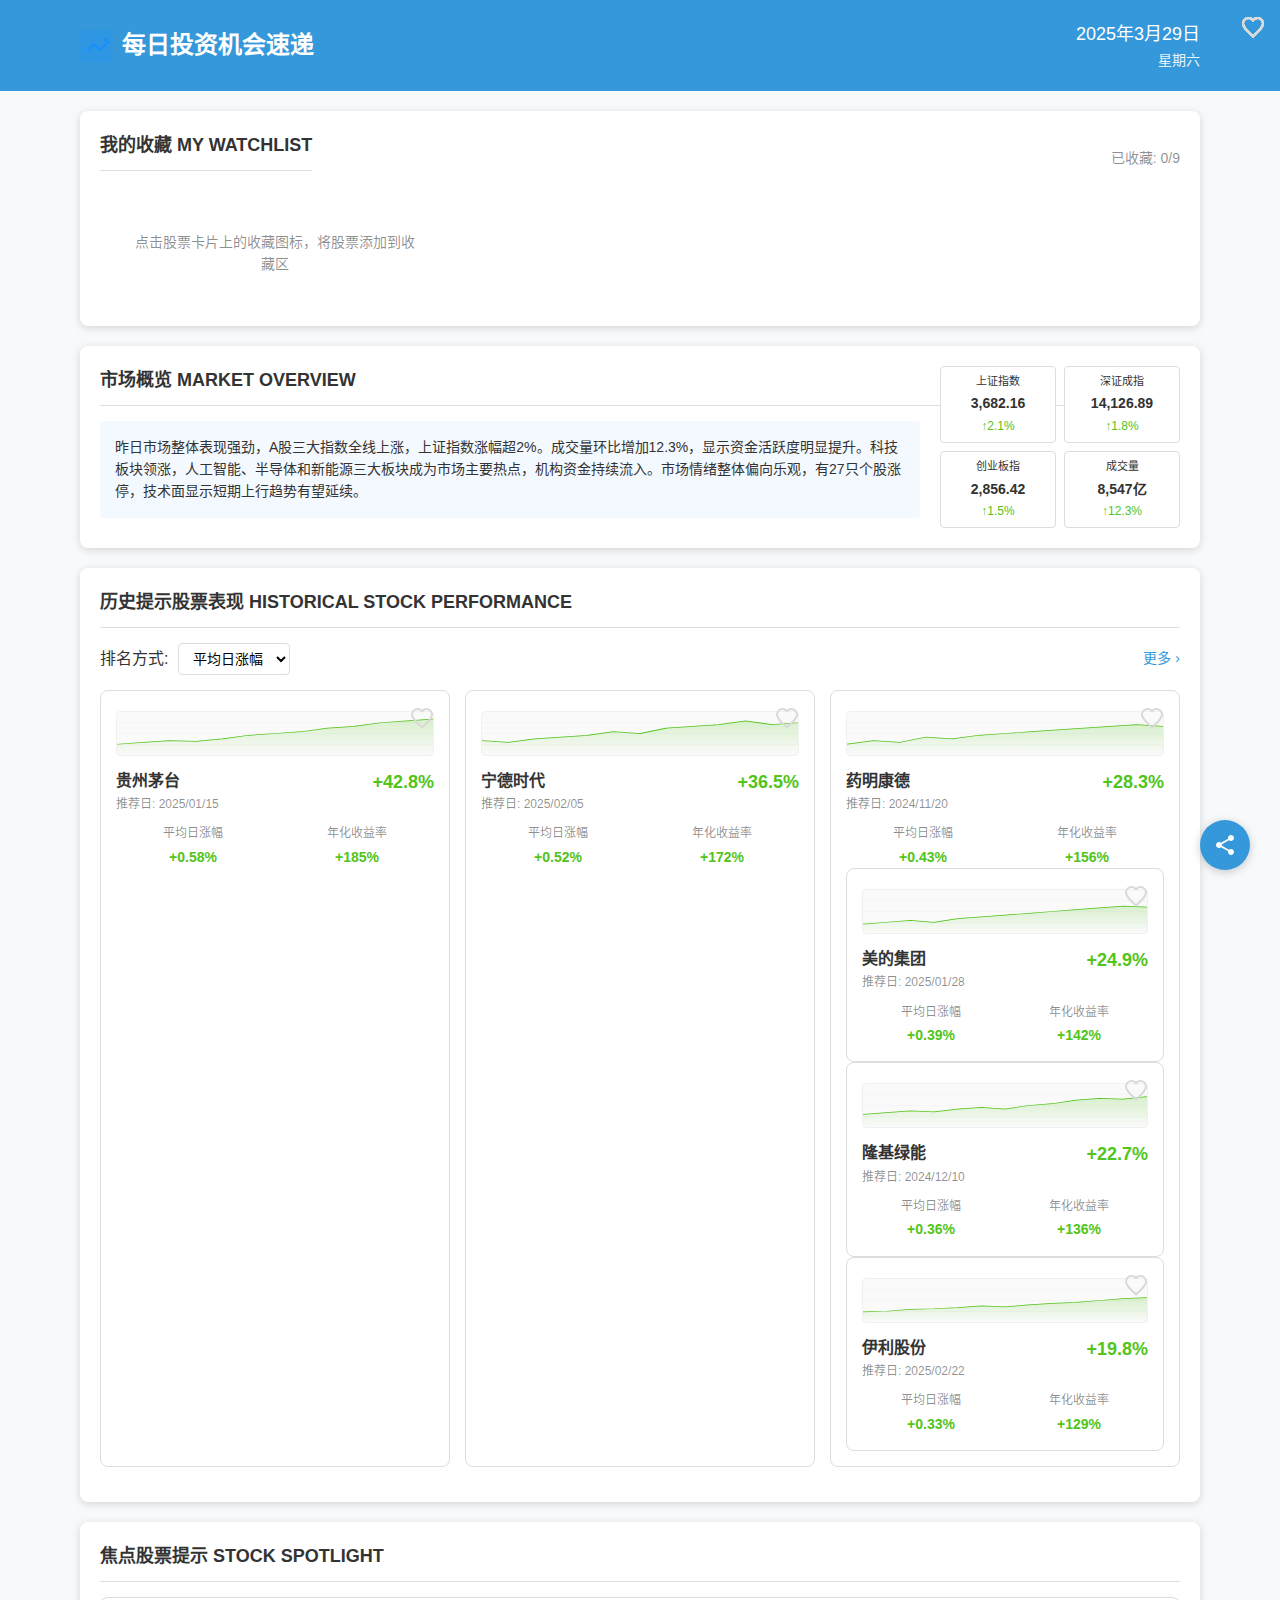
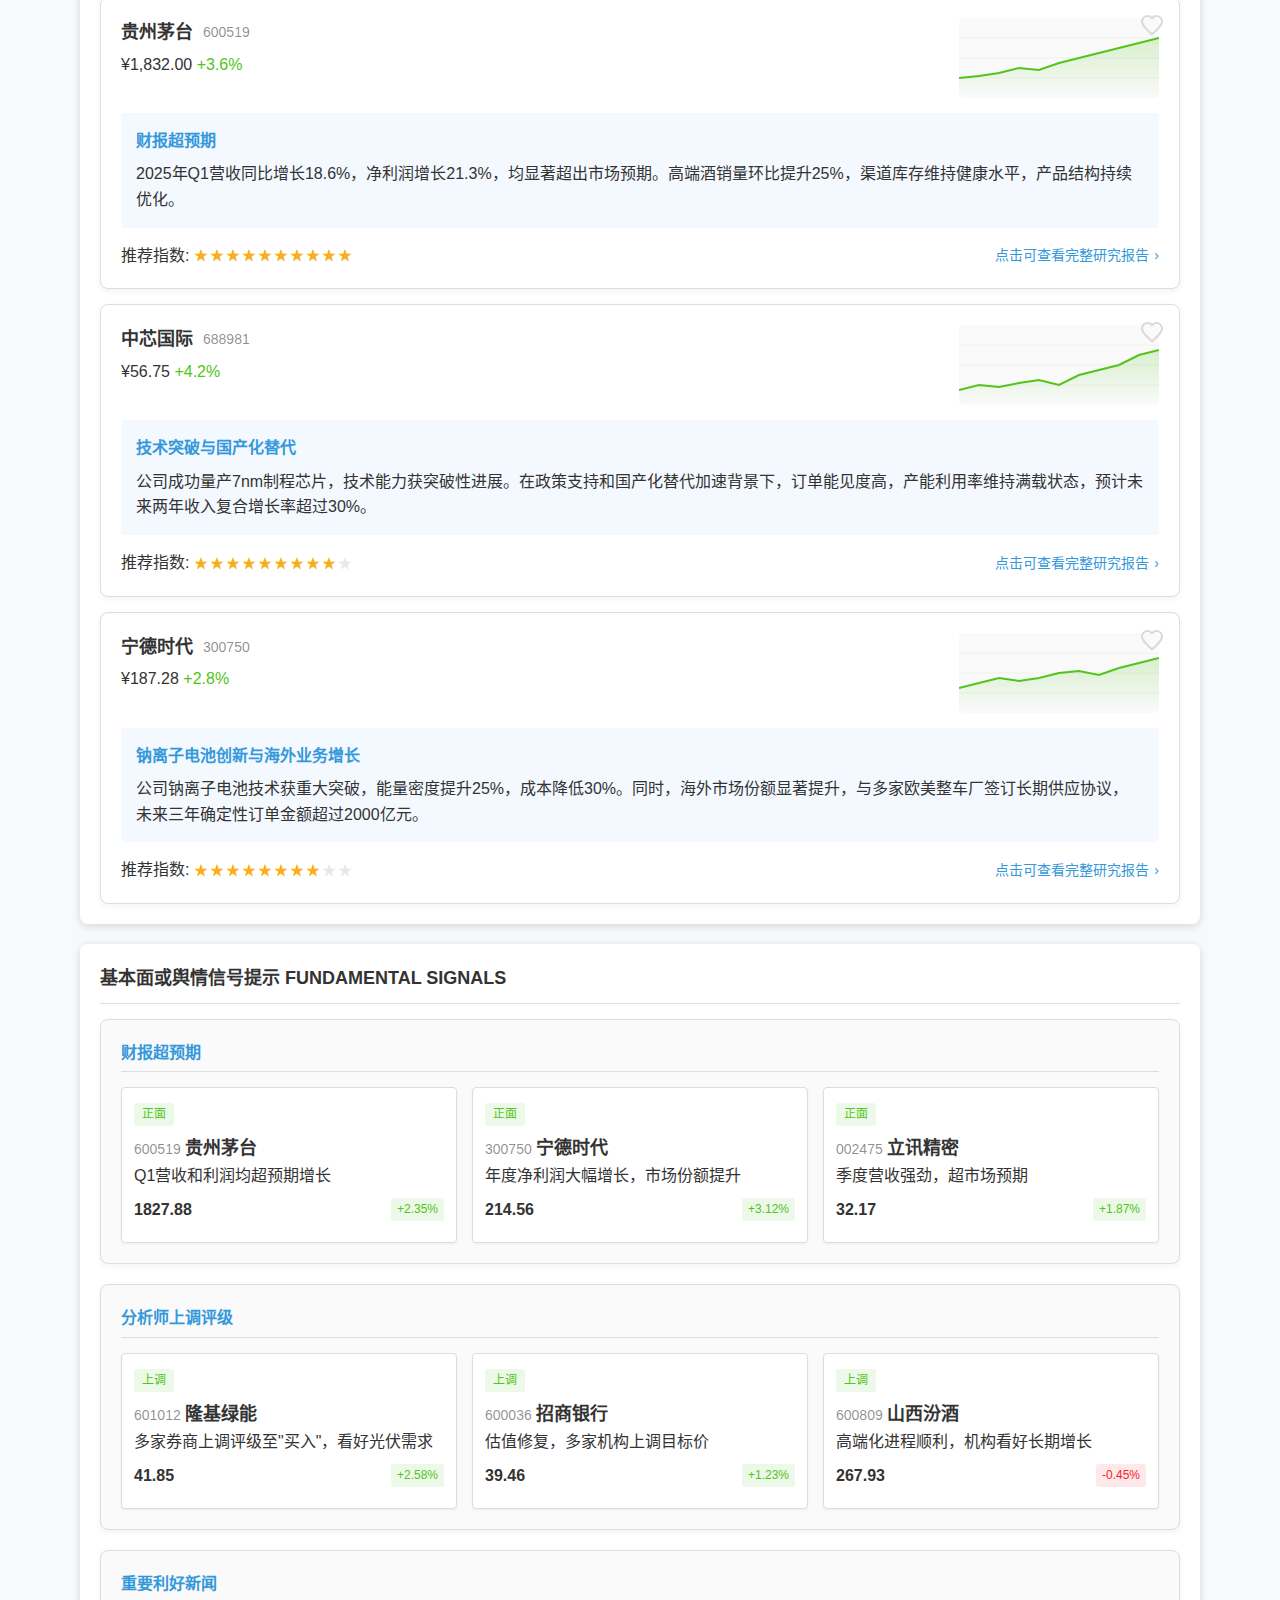
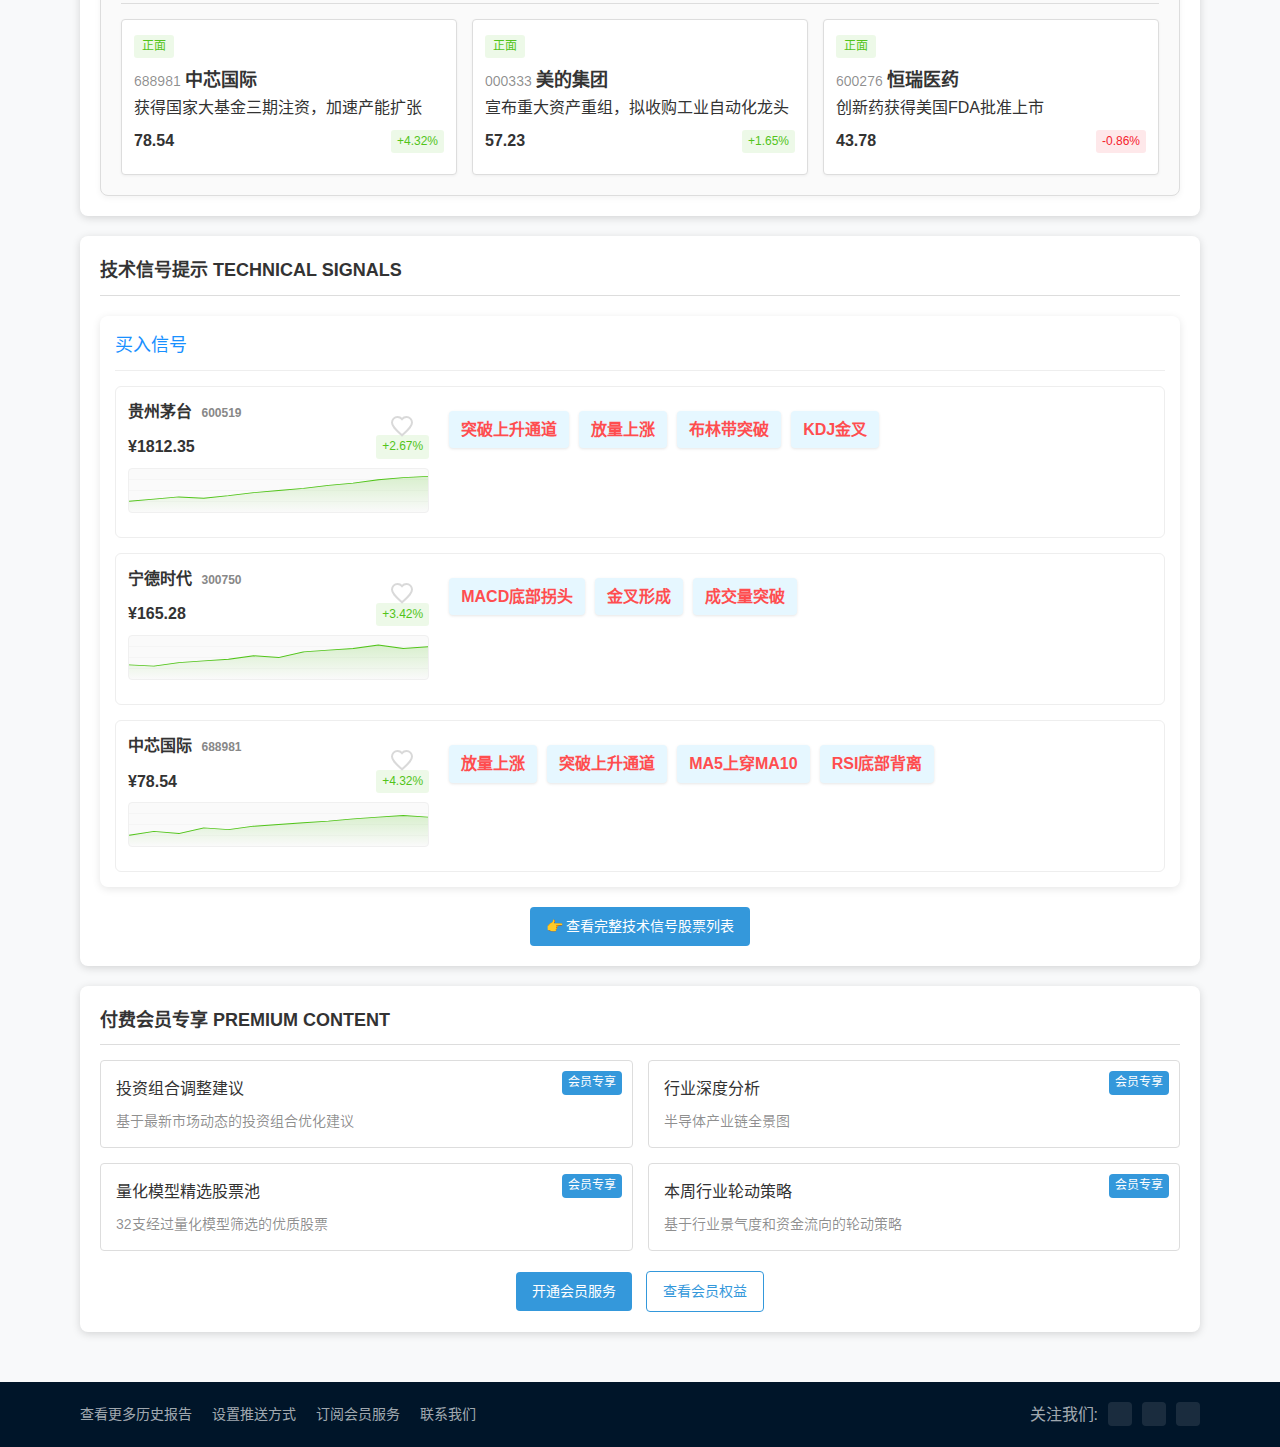
==== commit 31017628: "修改样式" ====
--- a/index.html
+++ b/index.html
@@ -707,7 +707,7 @@
         }
         
         .buy-signals h3 {
-            color: #52c41a;
+            color: #1890ff; /* Changed from green to blue */
         }
         
         .sell-signals h3 {
@@ -776,7 +776,7 @@
         
         .signal-tag {
             background-color: #e6f7ff;
-            color: #1890ff;
+            color: #ff4d4f; /* Changed from blue to red for technical signals */
             padding: 6px 12px;
             border-radius: 4px;
             font-size: 16px;  /* Increased from 14px for more prominence */
@@ -793,6 +793,44 @@
             transform: translateY(-2px);
             box-shadow: 0 3px 6px rgba(0,0,0,0.15);
             background-color: #bae7ff;
+        }
+        
+        /* Adding question mark tooltip to technical signals */
+        .signal-tag .signal-question {
+            display: inline-block;
+            width: 14px;
+            height: 14px;
+            line-height: 14px;
+            text-align: center;
+            background-color: rgba(0,0,0,0.1);
+            color: #1890ff;
+            border-radius: 50%;
+            margin-left: 5px;
+            font-size: 10px;
+            cursor: help;
+            position: relative;
+        }
+        
+        .signal-tag .signal-tooltip {
+            display: none;
+            position: absolute;
+            z-index: 100;
+            width: 220px;
+            background-color: #fff;
+            border: 1px solid #eee;
+            padding: 10px;
+            border-radius: 4px;
+            box-shadow: 0 2px 8px rgba(0,0,0,0.15);
+            top: -5px;
+            left: 25px;
+            font-size: 12px;
+            font-weight: normal;
+            color: #333;
+            line-height: 1.5;
+        }
+        
+        .signal-tag .signal-question:hover .signal-tooltip {
+            display: block;
         }
         
         /* Stock price and chart styles */
@@ -1003,7 +1041,7 @@
             transition: color 0.3s, fill 0.3s;
             z-index: 10;
             opacity: 1 !important; /* 确保始终可见，使用!important确保不被其他样式覆盖 */
-            visibility: visible !important; /* 确保始终可见，使用!important确保不被其他样式覆盖 */
+            visibility: visible !重要; /* 确保始终可见，使用!important确保不被其他样式覆盖 */
             display: block !important; /* 强制显示 */
         }
         
@@ -1339,7 +1377,7 @@
                             </div>
                             <div class="metric">
                                 <div class="metric-label">年化收益率</div>
-                                <div class="metric-value positive">+156%</div>
+                                <div class="metric-value positive">+156%</</div>
                             </div>
                         </div>
                     </div>
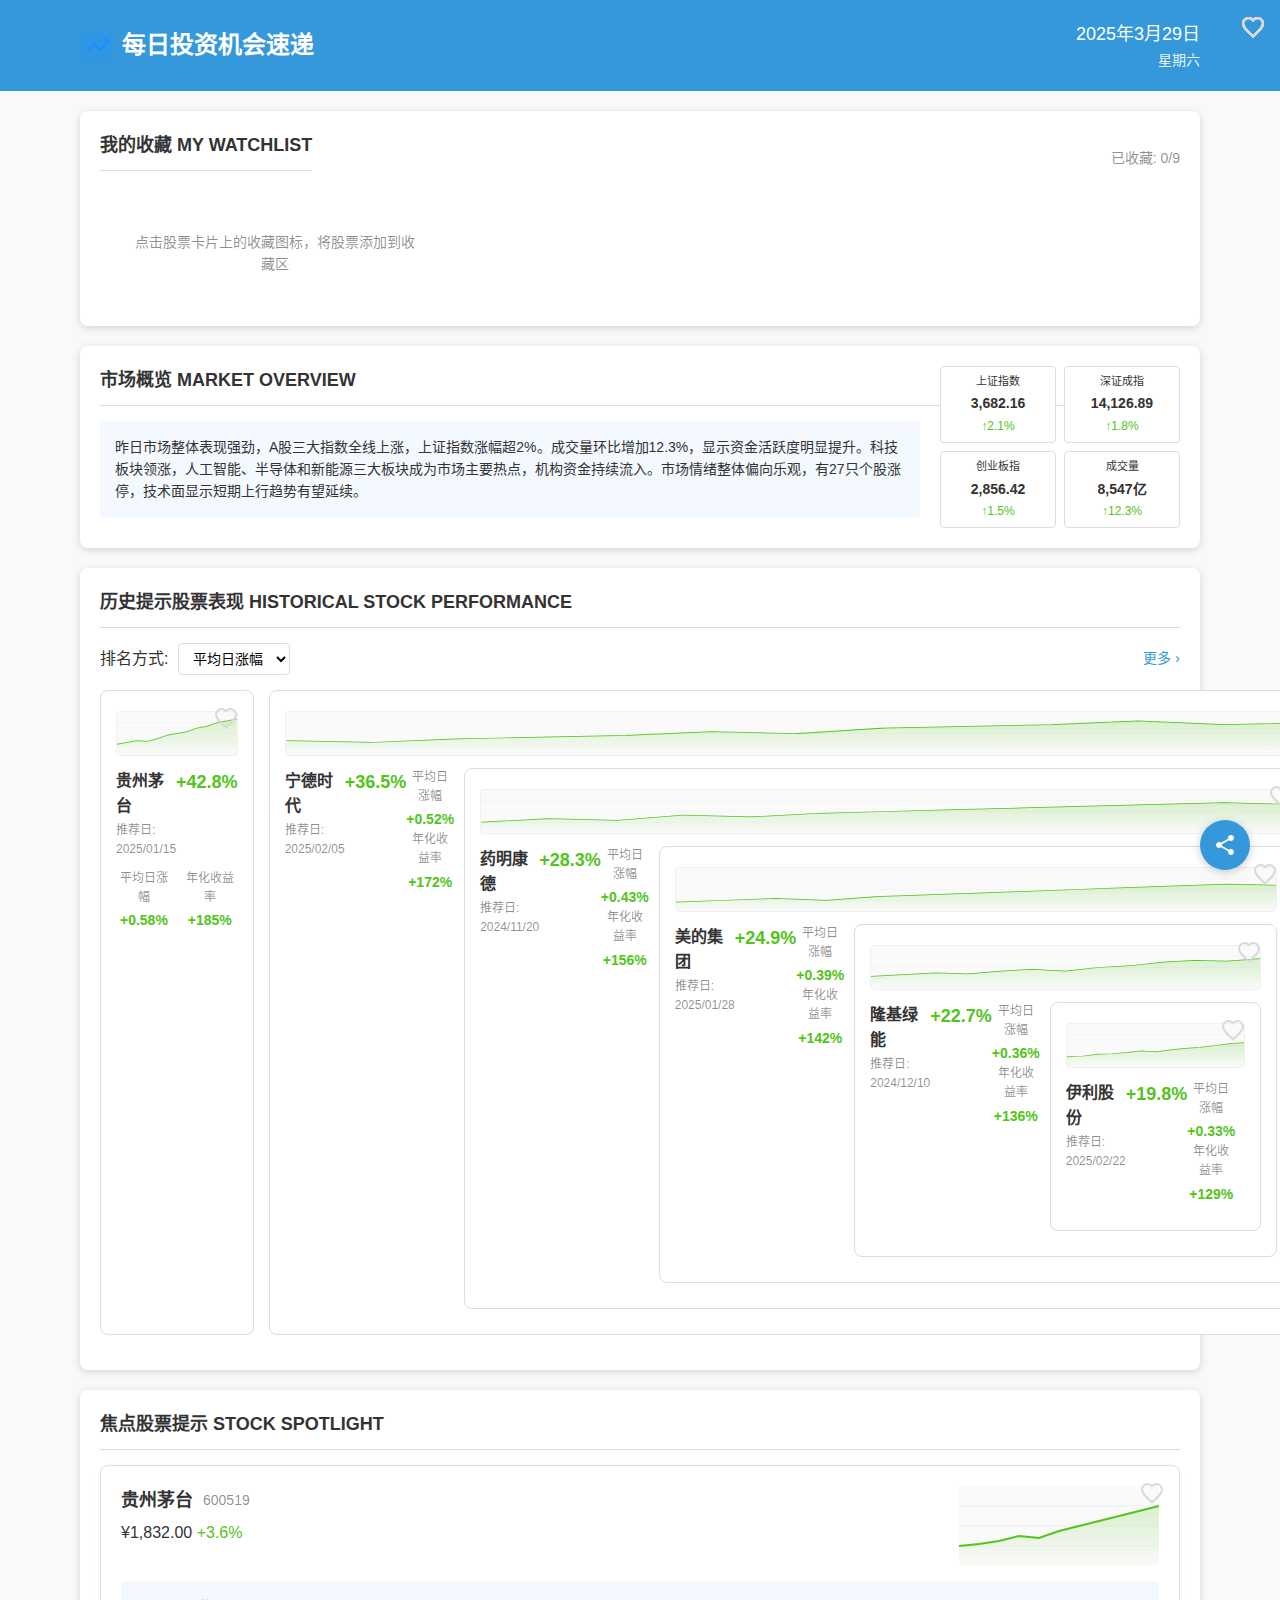
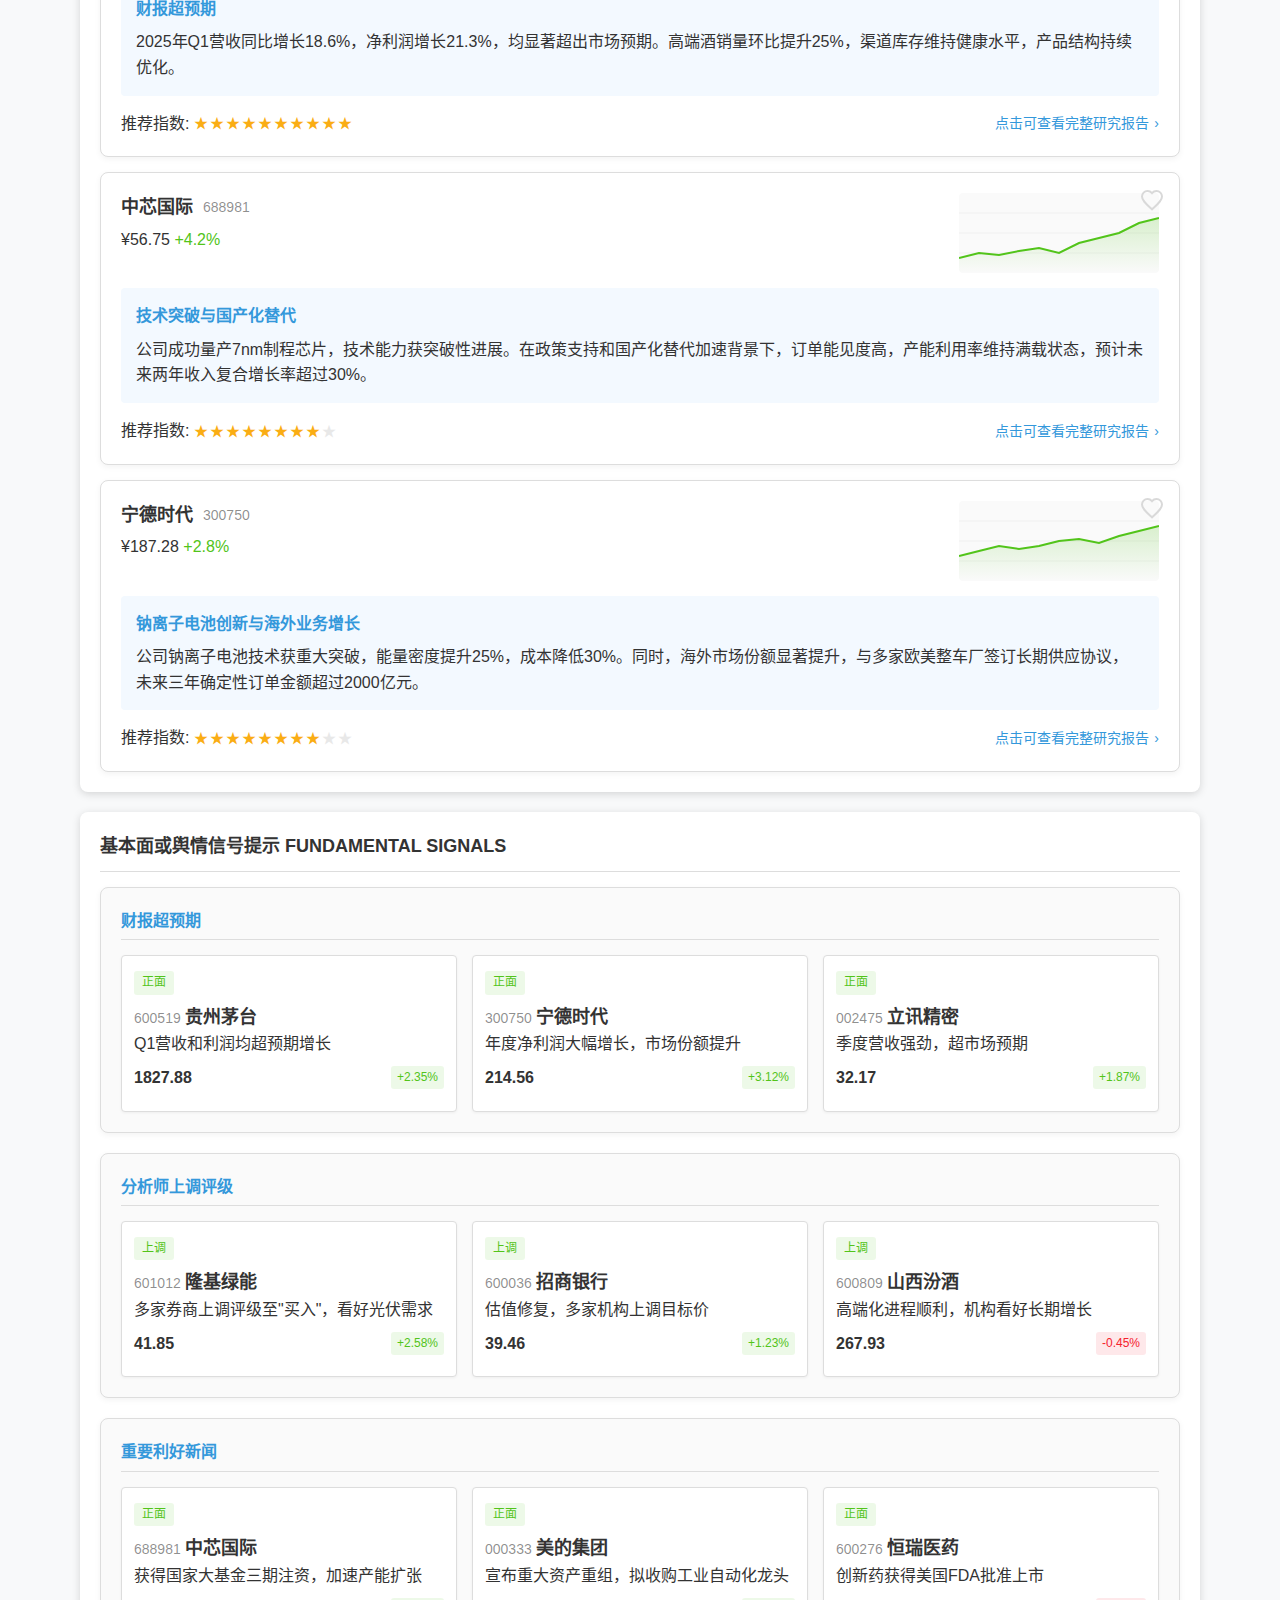
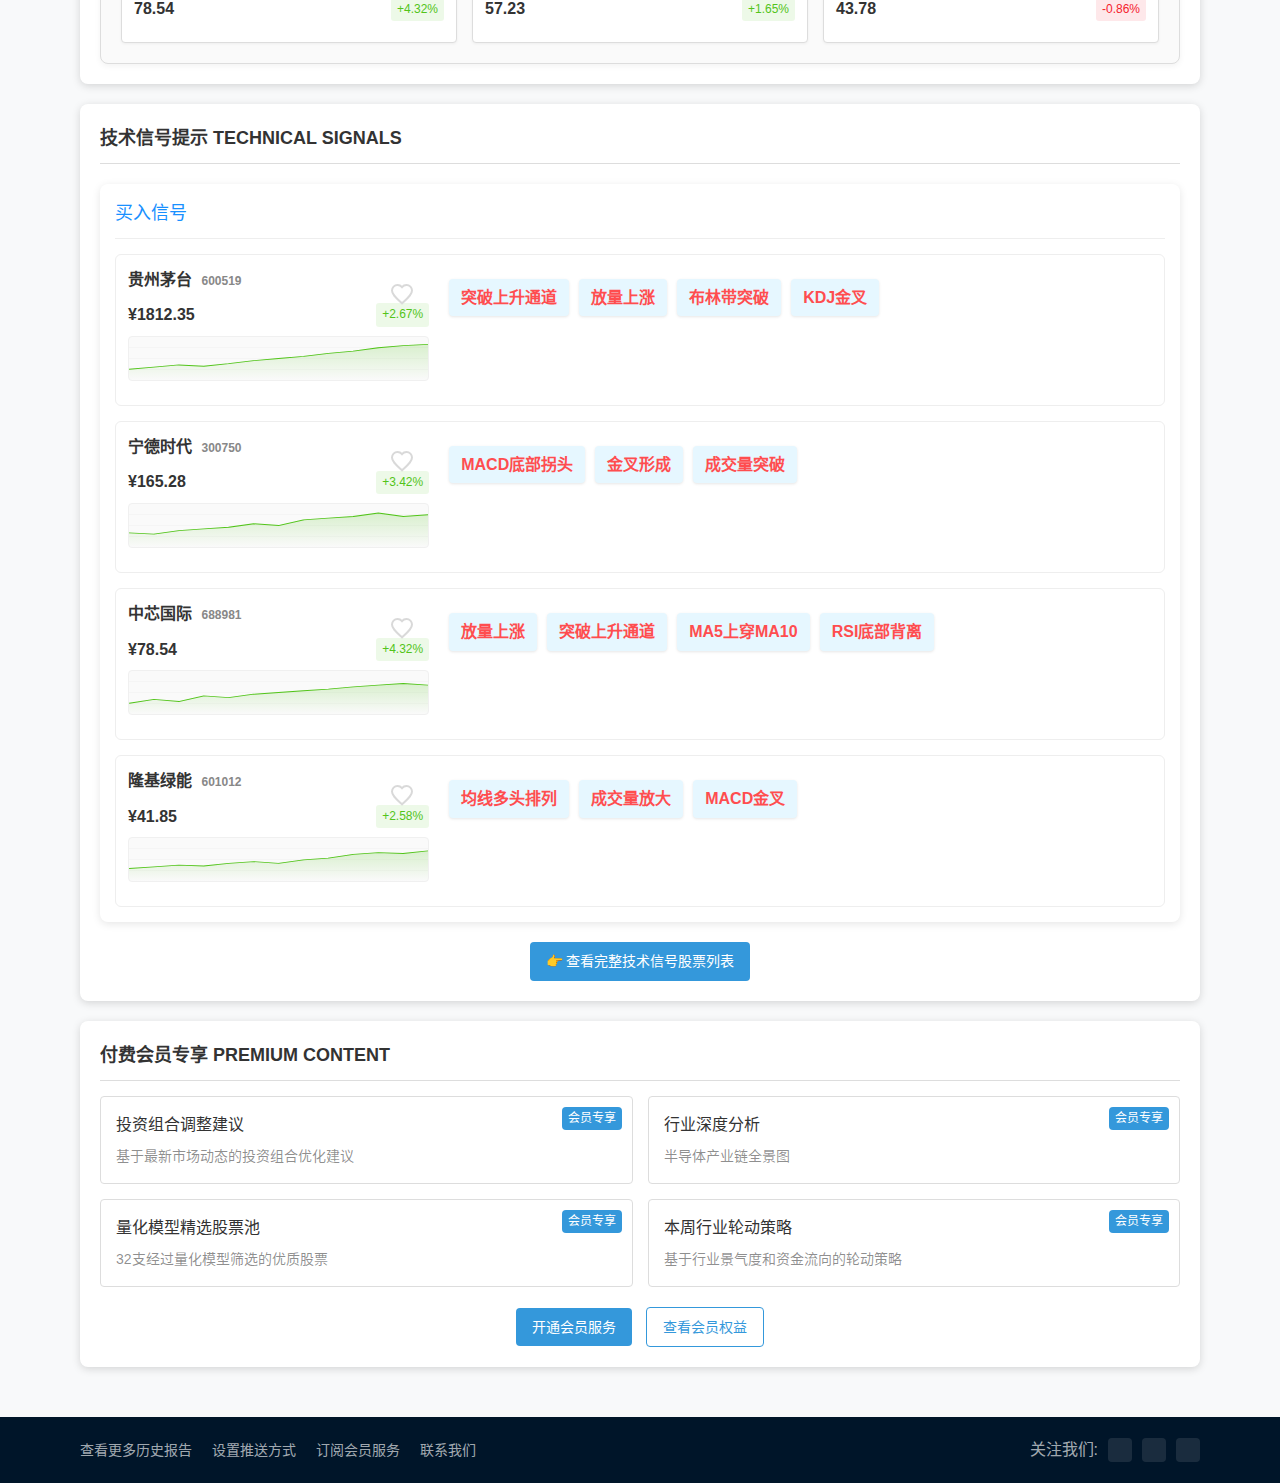
==== commit 4c528924: "separated css and js files" ====
--- a/index.html
+++ b/index.html
@@ -4,1188 +4,7 @@
     <meta charset="UTF-8">
     <meta name="viewport" content="width=device-width, initial-scale=1.0">
     <title>每日投资机会速递 | 2025年3月29日</title>
-    <style>
-        /* Reset and Base Styles */
-        * {
-            margin: 0;
-            padding: 0;
-            box-sizing: border-box;
-        }
-        
-        :root {
-            --primary-color: #3498db;
-            --secondary-color: #2ecc71;
-            --background-color: #f8f9fa;
-            --text-color: #333;
-            --border-color: #ddd;
-            --positive-color: #52c41a;
-            --negative-color: #f5222d;
-            --neutral-color: #faad14;
-            --card-bg: #ffffff;
-            --bg-color: #f0f2f5;
-            --secondary-text: #00000073;
-            --shadow: 0 2px 8px rgba(0, 0, 0, 0.15);
-            --card-radius: 8px;
-        }
-        
-        body {
-            font-family: 'Inter', 'PingFang SC', 'Hiragino Sans GB', 'Microsoft YaHei', sans-serif;
-            line-height: 1.6;
-            color: var(--text-color);
-            background-color: var(--background-color);
-            margin: 0;
-            padding: 0;
-        }
-        
-        .container {
-            max-width: 100%; /* 修改为100%宽度，占满全屏 */
-            margin: 0 auto;
-            padding: 0 80px; /* 将左右内边距从40px增加到80px，留出更多空间 */
-        }
-        
-        .card {
-            background-color: var(--card-bg);
-            border-radius: var(--card-radius);
-            box-shadow: var(--shadow);
-            margin-bottom: 20px;
-            padding: 20px;
-        }
-        
-        h2 {
-            font-size: 18px;
-            font-weight: 600;
-            color: var(--text-color);
-            margin-bottom: 15px;
-            padding-bottom: 10px;
-            border-bottom: 1px solid var(--border-color);
-        }
-        
-        h3 {
-            font-size: 16px;
-            font-weight: 500;
-            margin-bottom: 10px;
-        }
-        
-        .positive {
-            color: var(--positive-color);
-        }
-        
-        .negative {
-            color: var(--negative-color);
-        }
-        
-        .btn {
-            display: inline-block;
-            padding: 8px 16px;
-            background-color: var(--primary-color);
-            color: white;
-            border-radius: 4px;
-            text-decoration: none;
-            font-size: 14px;
-            transition: background-color 0.3s;
-        }
-        
-        .btn:hover {
-            background-color: var(--primary-dark);
-        }
-        
-        /* Header Styles */
-        .main-header {
-            background-color: var(--primary-color);
-            color: white;
-            padding: 20px 0;
-            margin-bottom: 20px;
-        }
-        
-        .header-content {
-            display: flex;
-            justify-content: space-between;
-            align-items: center;
-        }
-        
-        .logo {
-            display: flex;
-            align-items: center;
-        }
-        
-        .logo h1 {
-            font-size: 24px;
-            margin-left: 10px;
-        }
-        
-        .date-info {
-            text-align: right;
-        }
-        
-        .date {
-            font-size: 18px;
-            font-weight: 500;
-        }
-        
-        .weekday {
-            font-size: 14px;
-            opacity: 0.9;
-        }
-        
-        /* Dashboard Content */
-        .dashboard-content {
-            padding-bottom: 30px;
-        }
-        
-        /* Market Overview */
-        .market-overview {
-            position: relative;
-            padding-bottom: 15px;
-        }
-        
-        .indices-row {
-            display: grid;
-            grid-template-columns: repeat(2, 1fr);
-            gap: 8px;
-            position: absolute;
-            top: 20px;
-            right: 20px;
-            width: 240px;
-        }
-        
-        .index-card {
-            padding: 6px;
-            border: 1px solid var(--border-color);
-            border-radius: 4px;
-            text-align: center;
-            background-color: white;
-        }
-        
-        .index-card h3 {
-            font-size: 11px;
-            margin-bottom: 2px;
-        }
-        
-        .index-card .value {
-            font-size: 14px;
-            font-weight: 600;
-            margin-bottom: 2px;
-        }
-        
-        .index-card .change {
-            font-size: 12px;
-            font-weight: 500;
-        }
-        
-        .market-summary {
-            background-color: rgba(24, 144, 255, 0.05);
-            padding: 15px;
-            border-radius: 4px;
-            margin-bottom: 15px;
-            font-size: 14px;
-            line-height: 1.6;
-            margin-right: 260px;
-        }
-        
-        /* Grid Layouts */
-        .two-column-grid {
-            display: grid;
-            grid-template-columns: 1fr 1fr;
-            gap: 20px;
-        }
-        
-        /* Hot Sectors */
-        .sector-list {
-            list-style: none;
-        }
-        
-        .sector-list li {
-            display: flex;
-            justify-content: space-between;
-            padding: 10px 0;
-            border-bottom: 1px solid var(--border-color);
-        }
-        
-        .sector-list li:last-child {
-            border-bottom: none;
-        }
-        
-        .rank {
-            display: inline-block;
-            width: 24px;
-            height: 24px;
-            line-height: 24px;
-            text-align: center;
-            background-color: var(--primary-color);
-            color: white;
-            border-radius: 50%;
-            margin-right: 10px;
-        }
-        
-        /* Top Stocks */
-        .top-list-tabs {
-            display: flex;
-            margin-bottom: 15px;
-            border-bottom: 1px solid var(--border-color);
-        }
-        
-        .tab {
-            padding: 8px 16px;
-            cursor: pointer;
-            background: none;
-            border: none;
-            font-size: 14px;
-            font-weight: 500;
-        }
-        
-        .tab.active {
-            color: var(--primary-color);
-            border-bottom: 2px solid var(--primary-color);
-        }
-        
-        .data-table {
-            width: 100%;
-            border-collapse: collapse;
-        }
-        
-        .data-table th,
-        .data-table td {
-            padding: 8px 12px;
-            text-align: left;
-            border-bottom: 1px solid var(--border-color);
-            font-size: 14px;
-        }
-        
-        .data-table th {
-            background-color: #fafafa;
-            font-weight: 500;
-        }
-        
-        /* Fundamental Signals */
-        .fundamental-signals-container {
-            display: flex; /* 恢复为 flex 布局 */
-            flex-direction: column; /* 设置为纵向排列 */
-            gap: 20px; /* 保持类别之间的间距 */
-            /* margin-top: 20px; 移除，h2自带margin */
-        }
-        
-        /* 修改signal-category样式 */
-        .signal-category {
-            margin-bottom: 0;
-            background-color: #fafafa;
-            border: 1px solid var(--border-color);
-            border-radius: var(--card-radius);
-            padding: 20px;
-            box-shadow: 0 2px 6px rgba(0, 0, 0, 0.05);
-            width: 100%; /* 恢复宽度，使其在纵向排列时占满 */
-        }
-        
-        /* 修改signal-category中的h3标题样式 */
-        .signal-category h3 {
-            font-size: 16px;
-            font-weight: 600;
-            margin-bottom: 12px;
-            color: var(--primary-color); /* 使用蓝色主题色 */
-            padding-bottom: 6px;
-            border-bottom: 1px solid var(--border-color);
-        }
-        
-        /* 修改fundamental-signals样式，保留横向滚动 */
-        .fundamental-signals {
-            display: flex;
-            flex-direction: row;
-            gap: 15px;
-            flex-wrap: wrap; /* 添加wrap属性允许内容换行 */
-            width: 100%; /* 确保占满全宽 */
-            margin-top: 15px;
-        }
-        
-        .fundamental-card {
-            border: 1px solid var(--border-color);
-            border-radius: 4px;
-            padding: 12px;
-            background-color: white;
-            flex: 1; /* 添加flex属性让卡片平均分配空间 */
-            min-width: 200px; /* 设置最小宽度防止卡片过小 */
-            box-shadow: 0 1px 3px rgba(0, 0, 0, 0.05);
-            transition: transform 0.2s, box-shadow 0.2s;
-        }
-        
-        .fundamental-card:hover {
-            transform: translateY(-2px);
-            box-shadow: 0 3px 8px rgba(0, 0, 0, 0.1);
-        }
-        
-        .signal-label {
-            display: inline-block;
-            padding: 2px 8px;
-            border-radius: 3px;
-            font-size: 12px;
-            margin-bottom: 8px;
-        }
-        
-        .signal-positive {
-            background-color: rgba(82, 196, 26, 0.1);
-            color: var(--positive-color);
-        }
-        
-        .signal-negative {
-            background-color: rgba(245, 34, 45, 0.1);
-            color: var(--negative-color);
-        }
-        
-        .signal-neutral {
-            background-color: rgba(250, 173, 20, 0.1);
-            color: var(--neutral-color);
-        }
-        
-        /* Stock Spotlight */
-        .stock-spotlight-cards {
-            display: flex;
-            flex-direction: column;
-            gap: 15px;
-        }
-        
-        .spotlight-card {
-            border: 1px solid var(--border-color);
-            border-radius: var(--card-radius);
-            padding: 20px;
-            background-color: white;
-            box-shadow: 0 2px 6px rgba(0, 0, 0, 0.05);
-            transition: transform 0.2s, box-shadow 0.2s;
-            cursor: pointer;
-        }
-        
-        .spotlight-card:hover {
-            transform: translateY(-3px);
-            box-shadow: 0 5px 15px rgba(0, 0, 0, 0.1);
-        }
-        
-        .spotlight-header {
-            display: flex;
-            justify-content: space-between;
-            align-items: flex-start;
-            margin-bottom: 15px;
-        }
-        
-        .stock-info-primary {
-            display: flex;
-            flex-direction: column;
-            gap: 5px;
-        }
-        
-        .stock-title {
-            display: flex;
-            align-items: center;
-            gap: 10px;
-        }
-        
-        .stock-code {
-            font-size: 14px;
-            color: var(--secondary-text);
-        }
-        
-        .stock-name {
-            font-size: 18px;
-            font-weight: 600;
-        }
-        
-        .stock-chart-small {
-            width: 200px;
-            height: 80px;
-            background-color: #fafafa;
-            border-radius: 4px;
-            overflow: hidden;
-        }
-        
-        .recommendation-reason {
-            background-color: rgba(24, 144, 255, 0.05);
-            padding: 15px;
-            border-radius: 4px;
-            margin-bottom: 15px;
-            position: relative;
-        }
-        
-        .reason-title {
-            font-weight: 600;
-            margin-bottom: 8px;
-            color: var(--primary-color);
-        }
-        
-        .spotlight-footer {
-            display: flex;
-            justify-content: space-between;
-            align-items: center;
-            margin-top: 15px;
-        }
-        
-        .recommendation-index {
-            display: flex;
-            align-items: center;
-            gap: 5px;
-        }
-        
-        .stars {
-            display: flex;
-            gap: 2px;
-        }
-        
-        .star {
-            color: #faad14;
-            font-size: 14px;
-        }
-        
-        .view-report {
-            color: var(--primary-color);
-            font-size: 14px;
-            display: flex;
-            align-items: center;
-            gap: 5px;
-        }
-        
-        .view-report:hover {
-            text-decoration: underline;
-        }
-        
-        /* Premium Content */
-        .premium-content-grid {
-            display: grid;
-            grid-template-columns: repeat(2, 1fr);
-            gap: 15px;
-            margin-bottom: 20px;
-        }
-        
-        .premium-item {
-            padding: 15px;
-            border: 1px solid var(--border-color);
-            border-radius: 4px;
-            position: relative;
-        }
-        
-        .premium-item h3 {
-            font-size: 16px;
-            margin-bottom: 8px;
-        }
-        
-        .premium-item p {
-            font-size: 14px;
-            color: var(--secondary-text);
-        }
-        
-        .premium-badge {
-            position: absolute;
-            top: 10px;
-            right: 10px;
-            padding: 2px 6px;
-            background-color: var(--primary-color);
-            color: white;
-            border-radius: 4px;
-            font-size: 12px;
-        }
-        
-        .subscribe-cta {
-            text-align: center;
-        }
-        
-        .btn-primary {
-            background-color: var(--primary-color);
-        }
-        
-        .btn-secondary {
-            background-color: transparent;
-            color: var(--primary-color);
-            border: 1px solid var(--primary-color);
-            margin-left: 10px;
-        }
-        
-        /* Footer */
-        .main-footer {
-            background-color: #001529;
-            color: rgba(255, 255, 255, 0.65);
-            padding: 20px 0;
-        }
-        
-        .footer-content {
-            display: flex;
-            justify-content: space-between;
-            align-items: center;
-        }
-        
-        .footer-links {
-            display: flex;
-            gap: 20px;
-        }
-        
-        .footer-links a {
-            color: rgba(255, 255, 255, 0.65);
-            text-decoration: none;
-            font-size: 14px;
-            transition: color 0.3s;
-        }
-        
-        .footer-links a:hover {
-            color: white;
-        }
-        
-        .footer-apps {
-            display: flex;
-            align-items: center;
-            gap: 10px;
-        }
-        
-        .app-icon {
-            width: 24px;
-            height: 24px;
-            background-color: rgba(255, 255, 255, 0.1);
-            border-radius: 4px;
-            display: inline-block;
-        }
-        
-        /* Responsive Design */
-        @media (max-width: 1200px) {
-            .container {
-                max-width: 95%; /* 大屏幕下保留5%的边距 */
-                padding: 0 60px; /* 相应增加中等屏幕的内边距 */
-            }
-            
-            .fundamental-signals {
-                overflow-x: auto;
-            }
-        }
-        
-        @media (max-width: 768px) {
-            .container {
-                padding: 0 30px; /* 在小屏幕上也适当增加内边距 */
-            }
-            
-            .header-content {
-                flex-direction: column;
-                align-items: flex-start;
-            }
-            
-            .nav-menu {
-                margin-top: 15px;
-            }
-            
-            .fundamental-signals {
-                flex-direction: column;
-            }
-            
-            .fundamental-card {
-                width: 100%;
-            }
-        }
-        
-        /* Performance History */
-        .performance-header {
-            display: flex;
-            justify-content: space-between;
-            align-items: center;
-            margin-bottom: 15px;
-        }
-        
-        .sort-select {
-            display: flex;
-            align-items: center;
-            gap: 10px;
-        }
-        
-        .sort-select select {
-            padding: 6px 10px;
-            border: 1px solid var(--border-color);
-            border-radius: 4px;
-            font-size: 14px;
-            background-color: white;
-        }
-        
-        .more-link {
-            margin-left: auto;
-            font-size: 14px;
-            color: var(--primary-color);
-            text-decoration: none;
-        }
-        
-        .more-link:hover {
-            text-decoration: underline;
-        }
-        
-        .performance-cards {
-            display: grid;
-            grid-template-columns: repeat(3, 1fr);
-            grid-template-rows: repeat(2, auto);
-            gap: 15px;
-        }
-        
-        .performance-card {
-            border: 1px solid var(--border-color);
-            border-radius: var(--card-radius);
-            padding: 15px;
-            transition: transform 0.3s, box-shadow 0.3s;
-            cursor: pointer;
-            background-color: white;
-        }
-        
-        .performance-card:hover {
-            transform: translateY(-3px);
-            box-shadow: 0 5px 15px rgba(0,0,0,0.1);
-        }
-        
-        .stock-chart {
-            width: 100%;
-            height: 120px;
-            background-color: #fafafa;
-            margin-bottom: 10px;
-            border-radius: 4px;
-            overflow: hidden;
-        }
-        
-        .stock-chart img {
-            width: 100%;
-            height: 100%;
-            object-fit: cover;
-        }
-        
-        .stock-performance-header {
-            display: flex;
-            justify-content: space-between;
-            margin-bottom: 10px;
-        }
-        
-        .stock-name-code h4 {
-            font-size: 16px;
-            font-weight: 600;
-            margin-bottom: 2px;
-        }
-        
-        .suggested-date {
-            font-size: 12px;
-            color: var(--secondary-text);
-        }
-        
-        .total-return {
-            font-size: 18px;
-            font-weight: 700;
-        }
-        
-        .metrics-grid {
-            display: grid;
-            grid-template-columns: 1fr 1fr;
-            gap: 10px;
-        }
-        
-        .metric {
-            text-align: center;
-        }
-        
-        .metric-label {
-            font-size: 12px;
-            color: var(--secondary-text);
-            margin-bottom: 2px;
-        }
-        
-        .metric-value {
-            font-size: 14px;
-            font-weight: 600;
-        }
-        
-        /* Technical Signals */
-        .technical-signals-container {
-            display: flex;
-            flex-direction: column;
-            gap: 20px;
-            margin-top: 20px;
-        }
-        
-        .signal-column {
-            background-color: #fff;
-            border-radius: 8px;
-            padding: 15px;
-            box-shadow: 0 2px 8px rgba(0,0,0,0.1);
-        }
-        
-        .signal-column h3 {
-            color: #333;
-            font-size: 18px;
-            margin-bottom: 15px;
-            padding-bottom: 10px;
-            border-bottom: 1px solid #eee;
-        }
-        
-        .buy-signals h3 {
-            color: #1890ff; /* Changed from green to blue */
-        }
-        
-        .sell-signals h3 {
-            color: #ff4d4f;
-        }
-        
-        .stock-signals {
-            display: flex;
-            flex-direction: column;
-            gap: 15px;
-        }
-        
-        .stock-signal-card {
-            border: 1px solid #eee;
-            border-radius: 6px;
-            padding: 12px;
-            transition: all 0.3s;
-            display: flex;  /* Make card flex to allow left-right layout */
-            gap: 20px;      /* Space between stock info and signals */
-            align-items: flex-start;
-        }
-        
-        .stock-signal-card:hover {
-            box-shadow: 0 4px 12px rgba(0,0,0,0.1);
-            transform: translateY(-2px);
-        }
-        
-        .stock-signal-header {
-            display: flex;
-            justify-content: space-between;
-            align-items: center;
-            margin-bottom: 10px;
-        }
-        
-        .stock-signal-name {
-            font-weight: 600;
-            font-size: 16px;
-        }
-        
-        .stock-signal-code {
-            color: #888;
-            font-size: 12px;
-            margin-left: 5px;
-        }
-        
-        /* Left side with stock info */
-        .stock-info-section {
-            width: 30%;
-            position: relative;
-        }
-        
-        /* Right side with signals */
-        .signals-section {
-            width: 70%;
-            display: flex;
-            flex-direction: column;
-            gap: 10px;
-        }
-        
-        .stock-signal-list {
-            display: flex;
-            flex-wrap: wrap;
-            gap: 10px;
-            margin-top: 12px;
-        }
-        
-        .signal-tag {
-            background-color: #e6f7ff;
-            color: #ff4d4f; /* Changed from blue to red for technical signals */
-            padding: 6px 12px;
-            border-radius: 4px;
-            font-size: 16px;  /* Increased from 14px for more prominence */
-            font-weight: 600;  /* Increased from 500 to make more prominent */
-            position: relative;
-            cursor: pointer;
-            margin-bottom: 8px;
-            display: inline-block;
-            box-shadow: 0 1px 3px rgba(0,0,0,0.1);
-            transition: all 0.2s ease;
-        }
-        
-        .signal-tag:hover {
-            transform: translateY(-2px);
-            box-shadow: 0 3px 6px rgba(0,0,0,0.15);
-            background-color: #bae7ff;
-        }
-        
-        /* Adding question mark tooltip to technical signals */
-        .signal-tag .signal-question {
-            display: inline-block;
-            width: 14px;
-            height: 14px;
-            line-height: 14px;
-            text-align: center;
-            background-color: rgba(0,0,0,0.1);
-            color: #1890ff;
-            border-radius: 50%;
-            margin-left: 5px;
-            font-size: 10px;
-            cursor: help;
-            position: relative;
-        }
-        
-        .signal-tag .signal-tooltip {
-            display: none;
-            position: absolute;
-            z-index: 100;
-            width: 220px;
-            background-color: #fff;
-            border: 1px solid #eee;
-            padding: 10px;
-            border-radius: 4px;
-            box-shadow: 0 2px 8px rgba(0,0,0,0.15);
-            top: -5px;
-            left: 25px;
-            font-size: 12px;
-            font-weight: normal;
-            color: #333;
-            line-height: 1.5;
-        }
-        
-        .signal-tag .signal-question:hover .signal-tooltip {
-            display: block;
-        }
-        
-        /* Stock price and chart styles */
-        .stock-price-info {
-            display: flex;
-            align-items: center;
-            gap: 10px;
-            margin-top: 8px;
-            margin-bottom: 8px;
-        }
-        
-        .stock-price {
-            font-size: 16px;
-            font-weight: 600;
-        }
-        
-        .stock-change {
-            flex-shrink: 0;
-            padding: 2px 8px;
-            border-radius: 3px;
-            font-size: 12px;
-            font-weight: 500;
-        }
-        
-        .stock-chart {
-            height: 45px;  /* Reduced from previous size */
-            margin: 5px 0 12px;
-            border: 1px solid #f0f0f0;
-            border-radius: 4px;
-            overflow: hidden;
-        }
-        
-        .view-more {
-            text-align: center;
-            margin-top: 20px;
-        }
-        
-        /* Responsive adjustments */
-        @media (max-width: 1200px) {
-            .stock-signal-card {
-                flex-direction: column;
-            }
-            
-            .stock-info-section, 
-            .signals-section {
-                width: 100%;
-            }
-            
-            .stock-chart {
-                height: 60px; /* Slightly larger on smaller screens */
-            }
-        }
-        
-        /* 添加价格信息和K线图样式 */
-        .stock-price-info {
-            display: flex;
-            align-items: center; /* Better vertical alignment */
-            gap: 10px; /* Space between price and change */
-            margin-top: 8px;
-            margin-bottom: 8px;
-        }
-        
-        .stock-price {
-            font-size: 16px;
-            font-weight: 600;
-        }
-        
-        .stock-change {
-            flex-shrink: 0;
-            padding: 2px 8px;
-            border-radius: 3px;
-            font-size: 12px;
-            font-weight: 500;
-        }
-        
-        .stock-change.positive {
-            color: #52c41a;
-            background-color: rgba(82,196,26,0.1);
-        }
-        
-        .stock-change.negative {
-            color: #ff4d4f;
-            background-color: rgba(255,77,79,0.1);
-        }
-        
-        .stock-chart {
-            height: 45px; /* Reduced from 60px */
-            margin: 5px 0 12px;
-            border: 1px solid #f0f0f0;
-            border-radius: 4px;
-            overflow: hidden;
-        }
-        
-        .watch-icon {
-            width: 20px;
-            height: 20px;
-            cursor: pointer;
-            transition: all 0.2s;
-        }
-        
-        .watch-icon:hover {
-            transform: scale(1.2);
-        }
-        
-        .watch-icon.active {
-            fill: #ff4d4f;
-            stroke: #ff4d4f;
-        }
-        
-        /* 添加收藏区样式 */
-        .watchlist-section {
-            margin-bottom: 20px;
-        }
-        
-        .watchlist-cards {
-            display: grid;
-            grid-template-columns: repeat(3, 1fr);
-            gap: 15px;
-            margin-top: 15px;
-        }
-        
-        .watchlist-card {
-            border: 1px solid var(--border-color);
-            border-radius: var(--card-radius);
-            padding: 15px;
-            transition: transform 0.3s, box-shadow 0.3s;
-            cursor: pointer;
-            background-color: white;
-            position: relative;
-        }
-        
-        .watchlist-card:hover {
-            transform: translateY(-3px);
-            box-shadow: 0 5px 15px rgba(0,0,0,0.1);
-        }
-        
-        /* 使收藏区卡片样式与性能卡片一致 */
-        .watchlist-card .stock-chart {
-            width: 100%;
-            height: 120px;
-            background-color: #fafafa;
-            margin-bottom: 10px;
-            border-radius: 4px;
-            overflow: hidden;
-        }
-        
-        .watchlist-card .stock-performance-header {
-            display: flex;
-            justify-content: space-between;
-            margin-bottom: 10px;
-        }
-        
-        .watchlist-card .stock-name-code h4 {
-            font-size: 16px;
-            font-weight: 600;
-            margin-bottom: 2px;
-        }
-        
-        .watchlist-card .suggested-date {
-            font-size: 12px;
-            color: var(--secondary-text);
-        }
-        
-        .watchlist-card .total-return {
-            font-size: 18px;
-            font-weight: 700;
-        }
-        
-        .watchlist-card .metrics-grid {
-            display: grid;
-            grid-template-columns: 1fr 1fr;
-            gap: 10px;
-        }
-        
-        .watchlist-header {
-            display: flex;
-            justify-content: space-between;
-            align-items: center;
-            margin-bottom: 10px;
-        }
-        
-        .watchlist-title {
-            font-size: 16px;
-            font-weight: 600;
-        }
-        
-        .watchlist-count {
-            font-size: 14px;
-            color: var(--secondary-text);
-        }
-        
-        .watchlist-empty {
-            text-align: center;
-            padding: 30px;
-            color: var(--secondary-text);
-            font-size: 14px;
-        }
-        
-        /* 收藏图标样式 */
-        .watch-icon {
-            position: absolute;
-            top: 15px;
-            right: 15px;
-            width: 24px;
-            height: 24px;
-            cursor: pointer;
-            color: #d9d9d9; /* 默认颜色改为浅灰色，确保始终可见 */
-            transition: color 0.3s, fill 0.3s;
-            z-index: 10;
-            opacity: 1 !important; /* 确保始终可见，使用!important确保不被其他样式覆盖 */
-            visibility: visible !重要; /* 确保始终可见，使用!important确保不被其他样式覆盖 */
-            display: block !important; /* 强制显示 */
-        }
-        
-        /* 明确为基本面卡片中的收藏图标添加样式 */
-        .fundamental-card .watch-icon {
-            opacity: 1 !important;
-            visibility: visible !important;
-            display: block !important;
-            pointer-events: auto !important;
-        }
-        
-        .watch-icon.active {
-            color: #f5222d; /* 使用红色作为收藏颜色 */
-            fill: #f5222d;
-        }
-        
-        .watch-icon:hover {
-            color: #f5222d;
-        }
-        
-        .performance-card, .spotlight-card {
-            position: relative;
-        }
-        
-        /* 收藏图标样式 */
-        .favorite-icon {
-            position: absolute;
-            top: 10px;
-            right: 10px;
-            font-size: 18px;
-            color: #d9d9d9;
-            cursor: pointer;
-            transition: color 0.3s;
-        }
-        
-        .favorite-icon:hover {
-            color: #faad14;
-        }
-        
-        .favorite-icon.active {
-            color: #faad14;
-        }
-        
-        /* 股票价格和涨幅样式 */
-        .stock-price-info {
-            display: flex;
-            justify-content: space-between;
-            margin-top: 8px;
-            font-size: 14px;
-        }
-        
-        .stock-price {
-            font-weight: 600;
-        }
-        
-        .stock-change {
-            padding: 2px 6px;
-            border-radius: 3px;
-            font-size: 12px;
-        }
-        
-        .stock-change.positive {
-            background-color: rgba(82, 196, 26, 0.1);
-            color: var(--positive-color);
-        }
-        
-        .stock-change.negative {
-            background-color: rgba(245, 34, 45, 0.1);
-            color: var(--negative-color);
-        }
-        
-        .stock-change.neutral {
-            background-color: rgba(250, 173, 20, 0.1);
-            color: var(--neutral-color);
-        }
-        
-        /* 页面分享按钮样式 */
-        .share-button {
-            position: fixed;
-            right: 30px;
-            bottom: 30px;
-            width: 50px;
-            height: 50px;
-            background-color: var(--primary-color);
-            border-radius: 50%;
-            display: flex;
-            justify-content: center;
-            align-items: center;
-            box-shadow: 0 2px 10px rgba(0, 0, 0, 0.2);
-            z-index: 100;
-            cursor: pointer;
-            transition: all 0.3s;
-        }
-        
-        .share-button:hover {
-            transform: scale(1.1);
-            box-shadow: 0 4px 15px rgba(0, 0, 0, 0.3);
-        }
-        
-        .share-button svg {
-            width: 24px;
-            height: 24px;
-            fill: white;
-        }
-        
-        .share-options {
-            position: fixed;
-            right: 40px;
-            bottom: 90px;
-            background-color: white;
-            border-radius: 8px;
-            box-shadow: 0 2px 10px rgba(0, 0, 0, 0.2);
-            padding: 10px;
-            z-index: 99;
-            display: none;
-        }
-        
-        .share-options.active {
-            display: block;
-        }
-        
-        .share-option {
-            display: flex;
-            align-items: center;
-            padding: 10px 15px;
-            cursor: pointer;
-            border-radius: 4px;
-            transition: background-color 0.2s;
-        }
-        
-        .share-option:hover {
-            background-color: #f5f5f5;
-        }
-        
-        .share-option img {
-            width: 24px;
-            height: 24px;
-            margin-right: 10px;
-        }
-        
-        .share-option span {
-            font-size: 14px;
-        }
-    </style>
+    <link rel="stylesheet" href="styles.css">
 </head>
 <body>
     <header class="main-header">
@@ -1328,16 +147,16 @@
                                 <h4>宁德时代</h4>
                                 <div class="suggested-date">推荐日: 2025/02/05</div>
                             </div>
-                            <div class="total-return positive">+36.5%</div>
+                            <div class="total-return positive">+36.5%</</div>
                         </div>
                         <div class="metrics-grid">
                             <div class="metric">
                                 <div class="metric-label">平均日涨幅</div>
-                                <div class="metric-value positive">+0.52%</div>
+                                <div class="metric-value positive">+0.52%</</div>
                             </div>
                             <div class="metric">
                                 <div class="metric-label">年化收益率</div>
-                                <div class="metric-value positive">+172%</div>
+                                <div class="metric-value positive">+172%</</div>
                             </div>
                         </div>
                     </div>
@@ -1368,12 +187,12 @@
                                 <h4>药明康德</h4>
                                 <div class="suggested-date">推荐日: 2024/11/20</div>
                             </div>
-                            <div class="total-return positive">+28.3%</div>
+                            <div class="total-return positive">+28.3%</</div>
                         </div>
                         <div class="metrics-grid">
                             <div class="metric">
                                 <div class="metric-label">平均日涨幅</div>
-                                <div class="metric-value positive">+0.43%</div>
+                                <div class="metric-value positive">+0.43%</</div>
                             </div>
                             <div class="metric">
                                 <div class="metric-label">年化收益率</div>
@@ -1408,16 +227,16 @@
                                 <h4>美的集团</h4>
                                 <div class="suggested-date">推荐日: 2025/01/28</div>
                             </div>
-                            <div class="total-return positive">+24.9%</div>
+                            <div class="total-return positive">+24.9%</</div>
                         </div>
                         <div class="metrics-grid">
                             <div class="metric">
                                 <div class="metric-label">平均日涨幅</div>
-                                <div class="metric-value positive">+0.39%</div>
+                                <div class="metric-value positive">+0.39%</</div>
                             </div>
                             <div class="metric">
                                 <div class="metric-label">年化收益率</div>
-                                <div class="metric-value positive">+142%</div>
+                                <div class="metric-value positive">+142%</</div>
                             </div>
                         </div>
                     </div>
@@ -1448,16 +267,16 @@
                                 <h4>隆基绿能</h4>
                                 <div class="suggested-date">推荐日: 2024/12/10</div>
                             </div>
-                            <div class="total-return positive">+22.7%</div>
+                            <div class="total-return positive">+22.7%</</div>
                         </div>
                         <div class="metrics-grid">
                             <div class="metric">
                                 <div class="metric-label">平均日涨幅</div>
-                                <div class="metric-value positive">+0.36%</div>
+                                <div class="metric-value positive">+0.36%</</div>
                             </div>
                             <div class="metric">
                                 <div class="metric-label">年化收益率</div>
-                                <div class="metric-value positive">+136%</div>
+                                <div class="metric-value positive">+136%</</div>
                             </div>
                         </div>
                     </div>
@@ -1488,16 +307,16 @@
                                 <h4>伊利股份</h4>
                                 <div class="suggested-date">推荐日: 2025/02/22</div>
                             </div>
-                            <div class="total-return positive">+19.8%</div>
+                            <div class="total-return positive">+19.8%</</div>
                         </div>
                         <div class="metrics-grid">
                             <div class="metric">
                                 <div class="metric-label">平均日涨幅</div>
-                                <div class="metric-value positive">+0.33%</div>
+                                <div class="metric-value positive">+0.33%</</div>
                             </div>
                             <div class="metric">
                                 <div class="metric-label">年化收益率</div>
-                                <div class="metric-value positive">+129%</div>
+                                <div class="metric-value positive">+129%</</div>
                             </div>
                         </div>
                     </div>
@@ -1579,7 +398,7 @@
                                 </div>
                                 <div class="price-info">
                                     <span class="price">¥56.75</span>
-                                    <span class="change positive">+4.2%</span>
+                                    <span class="change positive">+4.2%</</span>
                                 </div>
                             </div>
                             <div class="stock-chart-small">
@@ -1606,7 +425,6 @@
                             <div class="recommendation-index">
                                 <span>推荐指数:</span>
                                 <div class="stars">
-                                    <span class="star">★</span>
                                     <span class="star">★</span>
                                     <span class="star">★</span>
                                     <span class="star">★</span>
@@ -2040,6 +858,63 @@
                                     </div>
                                 </div>
                             </div>
+                            <!-- 股票4 -->
+                            <div class="stock-signal-card">
+                                <div class="stock-info-section">
+                                    <div class="stock-signal-header">
+                                        <div class="stock-signal-name">
+                                            隆基绿能
+                                            <span class="stock-signal-code">601012</span>
+                                        </div>
+                                        <svg class="watch-icon" viewBox="0 0 24 24" fill="none" stroke="currentColor" stroke-width="2" data-code="601012" onclick="toggleWatchlist('601012', '隆基绿能', this)">
+                                            <path d="M12 21.35l-1.45-1.32C5.4 15.36 2 12.28 2 8.5 2 5.42 4.42 3 7.5 3c1.74 0 3.41.81 4.5 2.09C13.09 3.81 14.76 3 16.5 3 19.58 3 22 5.42 22 8.5c0 3.78-3.4 6.86-8.55 11.54L12 21.35z"/>
+                                        </svg>
+                                    </div>
+                                    <div class="stock-price-info">
+                                        <span class="stock-price">¥41.85</span>
+                                        <span class="stock-change positive">+2.58%</</span>
+                                    </div>
+                                    <div class="stock-chart">
+                                        <svg width="100%" height="100%" viewBox="0 0 240 100" preserveAspectRatio="none">
+                                            <defs>
+                                                <linearGradient id="tech-grad4" x1="0%" y1="0%" x2="0%" y2="100%">
+                                                    <stop offset="0%" style="stop-color:rgba(82,196,26,0.2);stop-opacity:1" />
+                                                    <stop offset="100%" style="stop-color:rgba(82,196,26,0);stop-opacity:1" />
+                                                </linearGradient>
+                                            </defs>
+                                            <!-- 背景网格 -->
+                                            <line x1="0" y1="25" x2="240" y2="25" stroke="#f0f0f0" stroke-width="1"/>
+                                            <line x1="0" y1="50" x2="240" y2="50" stroke="#f0f0f0" stroke-width="1"/>
+                                            <line x1="0" y1="75" x2="240" y2="75" stroke="#f0f0f0" stroke-width="1"/>
+                                            <!-- K线走势图 - 隆基绿能 -->
+                                            <path d="M0,71 L20,67 L40,63 L60,65 L80,59 L100,55 L120,59 L140,51 L160,47 L180,38 L200,34 L220,36 L240,30" stroke="#52c41a" stroke-width="2" fill="none"/>
+                                            <path d="M0,71 L20,67 L40,63 L60,65 L80,59 L100,55 L120,59 L140,51 L160,47 L180,38 L200,34 L220,36 L240,30 L240,100 L0,100 Z" fill="url(#tech-grad4)"/>
+                                        </svg>
+                                    </div>
+                                </div>
+                                <div class="signals-section">
+                                    <div class="stock-signal-list">
+                                        <div class="signal-tag">
+                                            均线多头排列
+                                            <div class="signal-tooltip">
+                                                当短、中、长期均线依次由上而下排列，且价格位于所有均线之上时，表明市场处于多头趋势，买盘力量占据主导地位。
+                                            </div>
+                                        </div>
+                                        <div class="signal-tag">
+                                            成交量放大
+                                            <div class="signal-tooltip">
+                                                股价上涨过程中，成交量同步放大，显示市场参与度提高，买盘力量增强，上涨趋势得到确认。
+                                            </div>
+                                        </div>
+                                        <div class="signal-tag">
+                                            MACD金叉
+                                            <div class="signal-tooltip">
+                                                MACD指标中，DIF线从下方穿越DEA线，形成金叉，同时红色能量柱由负转正并逐渐放大，表明股价上涨动能加强。
+                                            </div>
+                                        </div>
+                                    </div>
+                                </div>
+                            </div>
                         </div>
                     </div>
                 </div>
@@ -2098,245 +973,6 @@
             </div>
         </div>
     </footer>
-
-    <script>
-        // Tab switching functionality
-        document.addEventListener('DOMContentLoaded', function() {
-            const tabs = document.querySelectorAll('.top-list-tabs .tab');
-            const tabContents = document.querySelectorAll('.tab-content');
-            
-            tabs.forEach((tab, index) => {
-                tab.addEventListener('click', function() {
-                    // Remove active class from all tabs
-                    tabs.forEach(t => t.classList.remove('active'));
-                    // Add active class to clicked tab
-                    this.classList.add('active');
-                    
-                    // Hide all tab contents
-                    tabContents.forEach(content => {
-                        content.style.display = 'none';
-                    });
-                    
-                    // Show the selected tab content
-                    if (index === 0) {
-                        document.getElementById('limit-up-content').style.display = 'block';
-                    } else {
-                        document.getElementById('longhu-content').style.display = 'block';
-                    }
-                });
-            });
-            
-            // Performance sorting functionality
-            const performanceSort = document.getElementById('performance-sort');
-            if (performanceSort) {
-                performanceSort.addEventListener('change', function() {
-                    // In a real implementation, this would reorder the cards
-                    // based on the selected sort option
-                    console.log('Sort changed to: ' + this.value);
-                    
-                    // Simulate reordering with a page refresh
-                    // In production, this would use AJAX or DOM manipulation
-                    // to avoid a full page reload
-                    // window.location.href = window.location.href.split('?')[0] + '?sort=' + this.value;
-                });
-            }
-        });
-    </script>
-
-    <script>
-        // 添加收藏功能相关代码
-        const watchlist = new Set();
-        const maxWatchlistSize = 9;
-        
-        function toggleWatchlist(code, name, icon) {
-            const card = icon.closest('.performance-card, .spotlight-card, .watchlist-card');
-            const isInWatchlist = watchlist.has(code);
-            
-            if (isInWatchlist) {
-                watchlist.delete(code);
-                
-                // 将所有相同代码的图标更新为未收藏状态
-                document.querySelectorAll('.watch-icon').forEach(starIcon => {
-                    if (starIcon.getAttribute('data-code') === code) {
-                        starIcon.classList.remove('active');
-                        starIcon.setAttribute('fill', 'none');
-                    }
-                });
-                
-                removeFromWatchlist(code);
-            } else {
-                if (watchlist.size >= maxWatchlistSize) {
-                    alert('收藏夹已满，最多可收藏9只股票');
-                    return;
-                }
-                
-                watchlist.add(code);
-                
-                // 将所有相同代码的图标更新为收藏状态
-                document.querySelectorAll('.watch-icon').forEach(starIcon => {
-                    if (starIcon.getAttribute('data-code') === code) {
-                        starIcon.classList.add('active');
-                        starIcon.setAttribute('fill', 'currentColor');
-                    }
-                });
-                
-                addToWatchlist(code, name, card);
-            }
-            
-            updateWatchlistCount();
-        }
-        
-        function addToWatchlist(code, name, sourceCard) {
-            const watchlistCards = document.getElementById('watchlist-cards');
-            const emptyMessage = document.getElementById('watchlist-empty');
-            
-            if (emptyMessage) {
-                emptyMessage.remove();
-            }
-            
-            const card = document.createElement('div');
-            card.className = 'watchlist-card';
-            card.setAttribute('onclick', `window.location.href='stock-detail.html?code=${code}'`);
-            
-            // 创建一个完全与原卡片相同风格的复制品
-            card.innerHTML = `
-                <svg class="watch-icon active" viewBox="0 0 24 24" fill="currentColor" stroke="currentColor" stroke-width="2" data-code="${code}" onclick="event.stopPropagation(); toggleWatchlist('${code}', '${name}', this)">
-                    <path d="M12 21.35l-1.45-1.32C5.4 15.36 2 12.28 2 8.5 2 5.42 4.42 3 7.5 3c1.74 0 3.41.81 4.5 2.09C13.09 3.81 14.76 3 16.5 3 19.58 3 22 5.42 22 8.5c0 3.78-3.4 6.86-8.55 11.54L12 21.35z"/>
-                </svg>
-                <div class="stock-chart">
-                    ${sourceCard.querySelector('.stock-chart').innerHTML}
-                </div>
-                <div class="stock-performance-header">
-                    <div class="stock-name-code">
-                        <h4>${name}</h4>
-                        <div class="suggested-date">推荐日: ${sourceCard.querySelector('.suggested-date')?.textContent || '2025/03/28'}</div>
-                    </div>
-                    <div class="total-return positive">${sourceCard.querySelector('.total-return')?.textContent || '+20.5%'}</div>
-                </div>
-                <div class="metrics-grid">
-                    ${sourceCard.querySelector('.metrics-grid').innerHTML}
-                </div>
-            `;
-            
-            watchlistCards.appendChild(card);
-            
-            // 为新添加的收藏图标添加事件监听
-            const watchIcon = card.querySelector('.watch-icon');
-            watchIcon.onclick = (e) => {
-                e.stopPropagation();
-                toggleWatchlist(code, name, watchIcon);
-            };
-        }
-        
-        function removeFromWatchlist(code) {
-            const watchlistCards = document.getElementById('watchlist-cards');
-            // 使用更可靠的选择器找到要删除的卡片
-            const cards = watchlistCards.querySelectorAll('.watchlist-card');
-            let cardToRemove = null;
-            
-            for (const card of cards) {
-                const stockCode = card.querySelector('.stock-name-code')?.textContent.match(/\d+/)?.[0];
-                if (stockCode === code) {
-                    cardToRemove = card;
-                    break;
-                }
-            }
-            
-            if (cardToRemove) {
-                cardToRemove.remove();
-            }
-            
-            if (watchlistCards.children.length === 0) {
-                const emptyMessage = document.createElement('div');
-                emptyMessage.className = 'watchlist-empty';
-                emptyMessage.id = 'watchlist-empty';
-                emptyMessage.textContent = '点击股票卡片上的收藏图标，将股票添加到收藏区';
-                watchlistCards.appendChild(emptyMessage);
-            }
-        }
-        
-        function updateWatchlistCount() {
-            const countElement = document.getElementById('watchlist-count');
-            if (countElement) {
-                countElement.textContent = watchlist.size;
-            }
-        }
-        
-        // 修改原有的DOMContentLoaded事件处理
-        document.addEventListener('DOMContentLoaded', function() {
-            // ... existing code ...
-            
-            // 为所有股票卡片添加收藏图标
-            document.querySelectorAll('.performance-card, .spotlight-card').forEach(card => {
-                const code = card.getAttribute('onclick').match(/code=(\d+)/)?.[1];
-                const name = card.querySelector('.stock-name, h4').textContent;
-                
-                const icon = document.createElement('svg');
-                icon.className = 'watch-icon';
-                icon.setAttribute('viewBox', '0 0 24 24');
-                icon.setAttribute('fill', 'none'); // 默认为空心
-                icon.setAttribute('stroke', 'currentColor');
-                icon.setAttribute('stroke-width', '2');
-                icon.setAttribute('data-code', code); // 添加股票代码属性，方便后续查找
-                // 心形图标路径
-                icon.innerHTML = '<path d="M12 21.35l-1.45-1.32C5.4 15.36 2 12.28 2 8.5 2 5.42 4.42 3 7.5 3c1.74 0 3.41.81 4.5 2.09C13.09 3.81 14.76 3 16.5 3 19.58 3 22 5.42 22 8.5c0 3.78-3.4 6.86-8.55 11.54L12 21.35z"/>';
-                icon.onclick = (e) => {
-                    e.stopPropagation();
-                    toggleWatchlist(code, name, icon);
-                };
-                
-                card.appendChild(icon);
-            });
-        });
-    </script>
-
-    <script>
-        // ... existing code ...
-        
-        // 添加分享功能
-        document.addEventListener('DOMContentLoaded', function() {
-            const shareButton = document.querySelector('.share-button');
-            const shareOptions = document.querySelector('.share-options');
-            
-            shareButton.addEventListener('click', function() {
-                shareOptions.classList.toggle('active');
-            });
-            
-            // 点击页面其他地方关闭分享选项
-            document.addEventListener('click', function(e) {
-                if (!shareButton.contains(e.target) && !shareOptions.contains(e.target)) {
-                    shareOptions.classList.remove('active');
-                }
-            });
-            
-            // 实现分享功能
-            document.querySelectorAll('.share-option').forEach(option => {
-                option.addEventListener('click', function() {
-                    const platform = this.getAttribute('data-platform');
-                    const url = encodeURIComponent(window.location.href);
-                    const title = encodeURIComponent('每日投资机会速递');
-                    let shareUrl = '';
-                    
-                    if (platform === 'wechat') {
-                        // 微信分享通常需要使用微信SDK，这里仅作示例
-                        alert('请使用微信扫描二维码分享');
-                    } else if (platform === 'qq') {
-                        shareUrl = `http://connect.qq.com/widget/shareqq/index.html?url=${url}&title=${title}`;
-                        window.open(shareUrl);
-                    } else if (platform === 'weibo') {
-                        shareUrl = `http://service.weibo.com/share/share.php?url=${url}&title=${title}`;
-                        window.open(shareUrl);
-                    } else if (platform === 'qzone') {
-                        shareUrl = `https://sns.qzone.qq.com/cgi-bin/qzshare/cgi_qzshare_onekey?url=${url}&title=${title}`;
-                        window.open(shareUrl);
-                    }
-                    
-                    // 关闭分享选项
-                    shareOptions.classList.remove('active');
-                });
-            });
-        });
-    </script>
 
     <div class="share-button">
         <svg viewBox="0 0 24 24" xmlns="http://www.w3.org/2000/svg">
@@ -2362,5 +998,7 @@
             <span>分享到QQ空间</span>
         </div>
     </div>
+
+    <script src="script.js"></script>
 </body>
 </html>--- a/styles.css
+++ b/styles.css
@@ -0,0 +1,1180 @@
+/* Reset and Base Styles */
+* {
+    margin: 0;
+    padding: 0;
+    box-sizing: border-box;
+}
+
+:root {
+    --primary-color: #3498db;
+    --secondary-color: #2ecc71;
+    --background-color: #f8f9fa;
+    --text-color: #333;
+    --border-color: #ddd;
+    --positive-color: #52c41a;
+    --negative-color: #f5222d;
+    --neutral-color: #faad14;
+    --card-bg: #ffffff;
+    --bg-color: #f0f2f5;
+    --secondary-text: #00000073;
+    --shadow: 0 2px 8px rgba(0, 0, 0, 0.15);
+    --card-radius: 8px;
+}
+
+body {
+    font-family: 'Inter', 'PingFang SC', 'Hiragino Sans GB', 'Microsoft YaHei', sans-serif;
+    line-height: 1.6;
+    color: var(--text-color);
+    background-color: var(--background-color);
+    margin: 0;
+    padding: 0;
+}
+
+.container {
+    max-width: 100%; /* 修改为100%宽度，占满全屏 */
+    margin: 0 auto;
+    padding: 0 80px; /* 将左右内边距从40px增加到80px，留出更多空间 */
+}
+
+.card {
+    background-color: var(--card-bg);
+    border-radius: var(--card-radius);
+    box-shadow: var(--shadow);
+    margin-bottom: 20px;
+    padding: 20px;
+}
+
+h2 {
+    font-size: 18px;
+    font-weight: 600;
+    color: var(--text-color);
+    margin-bottom: 15px;
+    padding-bottom: 10px;
+    border-bottom: 1px solid var(--border-color);
+}
+
+h3 {
+    font-size: 16px;
+    font-weight: 500;
+    margin-bottom: 10px;
+}
+
+.positive {
+    color: var(--positive-color);
+}
+
+.negative {
+    color: var(--negative-color);
+}
+
+.btn {
+    display: inline-block;
+    padding: 8px 16px;
+    background-color: var(--primary-color);
+    color: white;
+    border-radius: 4px;
+    text-decoration: none;
+    font-size: 14px;
+    transition: background-color 0.3s;
+}
+
+.btn:hover {
+    background-color: var(--primary-dark);
+}
+
+/* Header Styles */
+.main-header {
+    background-color: var(--primary-color);
+    color: white;
+    padding: 20px 0;
+    margin-bottom: 20px;
+}
+
+.header-content {
+    display: flex;
+    justify-content: space-between;
+    align-items: center;
+}
+
+.logo {
+    display: flex;
+    align-items: center;
+}
+
+.logo h1 {
+    font-size: 24px;
+    margin-left: 10px;
+}
+
+.date-info {
+    text-align: right;
+}
+
+.date {
+    font-size: 18px;
+    font-weight: 500;
+}
+
+.weekday {
+    font-size: 14px;
+    opacity: 0.9;
+}
+
+/* Dashboard Content */
+.dashboard-content {
+    padding-bottom: 30px;
+}
+
+/* Market Overview */
+.market-overview {
+    position: relative;
+    padding-bottom: 15px;
+}
+
+.indices-row {
+    display: grid;
+    grid-template-columns: repeat(2, 1fr);
+    gap: 8px;
+    position: absolute;
+    top: 20px;
+    right: 20px;
+    width: 240px;
+}
+
+.index-card {
+    padding: 6px;
+    border: 1px solid var(--border-color);
+    border-radius: 4px;
+    text-align: center;
+    background-color: white;
+}
+
+.index-card h3 {
+    font-size: 11px;
+    margin-bottom: 2px;
+}
+
+.index-card .value {
+    font-size: 14px;
+    font-weight: 600;
+    margin-bottom: 2px;
+}
+
+.index-card .change {
+    font-size: 12px;
+    font-weight: 500;
+}
+
+.market-summary {
+    background-color: rgba(24, 144, 255, 0.05);
+    padding: 15px;
+    border-radius: 4px;
+    margin-bottom: 15px;
+    font-size: 14px;
+    line-height: 1.6;
+    margin-right: 260px;
+}
+
+/* Grid Layouts */
+.two-column-grid {
+    display: grid;
+    grid-template-columns: 1fr 1fr;
+    gap: 20px;
+}
+
+/* Hot Sectors */
+.sector-list {
+    list-style: none;
+}
+
+.sector-list li {
+    display: flex;
+    justify-content: space-between;
+    padding: 10px 0;
+    border-bottom: 1px solid var(--border-color);
+}
+
+.sector-list li:last-child {
+    border-bottom: none;
+}
+
+.rank {
+    display: inline-block;
+    width: 24px;
+    height: 24px;
+    line-height: 24px;
+    text-align: center;
+    background-color: var(--primary-color);
+    color: white;
+    border-radius: 50%;
+    margin-right: 10px;
+}
+
+/* Top Stocks */
+.top-list-tabs {
+    display: flex;
+    margin-bottom: 15px;
+    border-bottom: 1px solid var(--border-color);
+}
+
+.tab {
+    padding: 8px 16px;
+    cursor: pointer;
+    background: none;
+    border: none;
+    font-size: 14px;
+    font-weight: 500;
+}
+
+.tab.active {
+    color: var(--primary-color);
+    border-bottom: 2px solid var(--primary-color);
+}
+
+.data-table {
+    width: 100%;
+    border-collapse: collapse;
+}
+
+.data-table th,
+.data-table td {
+    padding: 8px 12px;
+    text-align: left;
+    border-bottom: 1px solid var(--border-color);
+    font-size: 14px;
+}
+
+.data-table th {
+    background-color: #fafafa;
+    font-weight: 500;
+}
+
+/* Fundamental Signals */
+.fundamental-signals-container {
+    display: flex; /* 恢复为 flex 布局 */
+    flex-direction: column; /* 设置为纵向排列 */
+    gap: 20px; /* 保持类别之间的间距 */
+    /* margin-top: 20px; 移除，h2自带margin */
+}
+
+/* 修改signal-category样式 */
+.signal-category {
+    margin-bottom: 0;
+    background-color: #fafafa;
+    border: 1px solid var(--border-color);
+    border-radius: var(--card-radius);
+    padding: 20px;
+    box-shadow: 0 2px 6px rgba(0, 0, 0, 0.05);
+    width: 100%; /* 恢复宽度，使其在纵向排列时占满 */
+}
+
+/* 修改signal-category中的h3标题样式 */
+.signal-category h3 {
+    font-size: 16px;
+    font-weight: 600;
+    margin-bottom: 12px;
+    color: var(--primary-color); /* 使用蓝色主题色 */
+    padding-bottom: 6px;
+    border-bottom: 1px solid var(--border-color);
+}
+
+/* 修改fundamental-signals样式，保留横向滚动 */
+.fundamental-signals {
+    display: flex;
+    flex-direction: row;
+    gap: 15px;
+    flex-wrap: wrap; /* 添加wrap属性允许内容换行 */
+    width: 100%; /* 确保占满全宽 */
+    margin-top: 15px;
+}
+
+.fundamental-card {
+    border: 1px solid var(--border-color);
+    border-radius: 4px;
+    padding: 12px;
+    background-color: white;
+    flex: 1; /* 添加flex属性让卡片平均分配空间 */
+    min-width: 200px; /* 设置最小宽度防止卡片过小 */
+    box-shadow: 0 1px 3px rgba(0, 0, 0, 0.05);
+    transition: transform 0.2s, box-shadow 0.2s;
+}
+
+.fundamental-card:hover {
+    transform: translateY(-2px);
+    box-shadow: 0 3px 8px rgba(0, 0, 0, 0.1);
+}
+
+.signal-label {
+    display: inline-block;
+    padding: 2px 8px;
+    border-radius: 3px;
+    font-size: 12px;
+    margin-bottom: 8px;
+}
+
+.signal-positive {
+    background-color: rgba(82, 196, 26, 0.1);
+    color: var(--positive-color);
+}
+
+.signal-negative {
+    background-color: rgba(245, 34, 45, 0.1);
+    color: var(--negative-color);
+}
+
+.signal-neutral {
+    background-color: rgba(250, 173, 20, 0.1);
+    color: var(--neutral-color);
+}
+
+/* Stock Spotlight */
+.stock-spotlight-cards {
+    display: flex;
+    flex-direction: column;
+    gap: 15px;
+}
+
+.spotlight-card {
+    border: 1px solid var(--border-color);
+    border-radius: var(--card-radius);
+    padding: 20px;
+    background-color: white;
+    box-shadow: 0 2px 6px rgba(0, 0, 0, 0.05);
+    transition: transform 0.2s, box-shadow 0.2s;
+    cursor: pointer;
+}
+
+.spotlight-card:hover {
+    transform: translateY(-3px);
+    box-shadow: 0 5px 15px rgba(0, 0, 0, 0.1);
+}
+
+.spotlight-header {
+    display: flex;
+    justify-content: space-between;
+    align-items: flex-start;
+    margin-bottom: 15px;
+}
+
+.stock-info-primary {
+    display: flex;
+    flex-direction: column;
+    gap: 5px;
+}
+
+.stock-title {
+    display: flex;
+    align-items: center;
+    gap: 10px;
+}
+
+.stock-code {
+    font-size: 14px;
+    color: var(--secondary-text);
+}
+
+.stock-name {
+    font-size: 18px;
+    font-weight: 600;
+}
+
+.stock-chart-small {
+    width: 200px;
+    height: 80px;
+    background-color: #fafafa;
+    border-radius: 4px;
+    overflow: hidden;
+}
+
+.recommendation-reason {
+    background-color: rgba(24, 144, 255, 0.05);
+    padding: 15px;
+    border-radius: 4px;
+    margin-bottom: 15px;
+    position: relative;
+}
+
+.reason-title {
+    font-weight: 600;
+    margin-bottom: 8px;
+    color: var(--primary-color);
+}
+
+.spotlight-footer {
+    display: flex;
+    justify-content: space-between;
+    align-items: center;
+    margin-top: 15px;
+}
+
+.recommendation-index {
+    display: flex;
+    align-items: center;
+    gap: 5px;
+}
+
+.stars {
+    display: flex;
+    gap: 2px;
+}
+
+.star {
+    color: #faad14;
+    font-size: 14px;
+}
+
+.view-report {
+    color: var(--primary-color);
+    font-size: 14px;
+    display: flex;
+    align-items: center;
+    gap: 5px;
+}
+
+.view-report:hover {
+    text-decoration: underline;
+}
+
+/* Premium Content */
+.premium-content-grid {
+    display: grid;
+    grid-template-columns: repeat(2, 1fr);
+    gap: 15px;
+    margin-bottom: 20px;
+}
+
+.premium-item {
+    padding: 15px;
+    border: 1px solid var(--border-color);
+    border-radius: 4px;
+    position: relative;
+}
+
+.premium-item h3 {
+    font-size: 16px;
+    margin-bottom: 8px;
+}
+
+.premium-item p {
+    font-size: 14px;
+    color: var(--secondary-text);
+}
+
+.premium-badge {
+    position: absolute;
+    top: 10px;
+    right: 10px;
+    padding: 2px 6px;
+    background-color: var(--primary-color);
+    color: white;
+    border-radius: 4px;
+    font-size: 12px;
+}
+
+.subscribe-cta {
+    text-align: center;
+}
+
+.btn-primary {
+    background-color: var(--primary-color);
+}
+
+.btn-secondary {
+    background-color: transparent;
+    color: var(--primary-color);
+    border: 1px solid var(--primary-color);
+    margin-left: 10px;
+}
+
+/* Footer */
+.main-footer {
+    background-color: #001529;
+    color: rgba(255, 255, 255, 0.65);
+    padding: 20px 0;
+}
+
+.footer-content {
+    display: flex;
+    justify-content: space-between;
+    align-items: center;
+}
+
+.footer-links {
+    display: flex;
+    gap: 20px;
+}
+
+.footer-links a {
+    color: rgba(255, 255, 255, 0.65);
+    text-decoration: none;
+    font-size: 14px;
+    transition: color 0.3s;
+}
+
+.footer-links a:hover {
+    color: white;
+}
+
+.footer-apps {
+    display: flex;
+    align-items: center;
+    gap: 10px;
+}
+
+.app-icon {
+    width: 24px;
+    height: 24px;
+    background-color: rgba(255, 255, 255, 0.1);
+    border-radius: 4px;
+    display: inline-block;
+}
+
+/* Responsive Design */
+@media (max-width: 1200px) {
+    .container {
+        max-width: 95%; /* 大屏幕下保留5%的边距 */
+        padding: 0 60px; /* 相应增加中等屏幕的内边距 */
+    }
+    
+    .fundamental-signals {
+        overflow-x: auto;
+    }
+}
+
+@media (max-width: 768px) {
+    .container {
+        padding: 0 30px; /* 在小屏幕上也适当增加内边距 */
+    }
+    
+    .header-content {
+        flex-direction: column;
+        align-items: flex-start;
+    }
+    
+    .nav-menu {
+        margin-top: 15px;
+    }
+    
+    .fundamental-signals {
+        flex-direction: column;
+    }
+    
+    .fundamental-card {
+        width: 100%;
+    }
+}
+
+/* Performance History */
+.performance-header {
+    display: flex;
+    justify-content: space-between;
+    align-items: center;
+    margin-bottom: 15px;
+}
+
+.sort-select {
+    display: flex;
+    align-items: center;
+    gap: 10px;
+}
+
+.sort-select select {
+    padding: 6px 10px;
+    border: 1px solid var(--border-color);
+    border-radius: 4px;
+    font-size: 14px;
+    background-color: white;
+}
+
+.more-link {
+    margin-left: auto;
+    font-size: 14px;
+    color: var(--primary-color);
+    text-decoration: none;
+}
+
+.more-link:hover {
+    text-decoration: underline;
+}
+
+.performance-cards {
+    display: grid;
+    grid-template-columns: repeat(3, 1fr);
+    grid-template-rows: repeat(2, auto);
+    gap: 15px;
+}
+
+.performance-card {
+    border: 1px solid var(--border-color);
+    border-radius: var(--card-radius);
+    padding: 15px;
+    transition: transform 0.3s, box-shadow 0.3s;
+    cursor: pointer;
+    background-color: white;
+}
+
+.performance-card:hover {
+    transform: translateY(-3px);
+    box-shadow: 0 5px 15px rgba(0,0,0,0.1);
+}
+
+.stock-chart {
+    width: 100%;
+    height: 120px;
+    background-color: #fafafa;
+    margin-bottom: 10px;
+    border-radius: 4px;
+    overflow: hidden;
+}
+
+.stock-chart img {
+    width: 100%;
+    height: 100%;
+    object-fit: cover;
+}
+
+.stock-performance-header {
+    display: flex;
+    justify-content: space-between;
+    margin-bottom: 10px;
+}
+
+.stock-name-code h4 {
+    font-size: 16px;
+    font-weight: 600;
+    margin-bottom: 2px;
+}
+
+.suggested-date {
+    font-size: 12px;
+    color: var(--secondary-text);
+}
+
+.total-return {
+    font-size: 18px;
+    font-weight: 700;
+}
+
+.metrics-grid {
+    display: grid;
+    grid-template-columns: 1fr 1fr;
+    gap: 10px;
+}
+
+.metric {
+    text-align: center;
+}
+
+.metric-label {
+    font-size: 12px;
+    color: var(--secondary-text);
+    margin-bottom: 2px;
+}
+
+.metric-value {
+    font-size: 14px;
+    font-weight: 600;
+}
+
+/* Technical Signals */
+.technical-signals-container {
+    display: flex;
+    flex-direction: column;
+    gap: 20px;
+    margin-top: 20px;
+}
+
+.signal-column {
+    background-color: #fff;
+    border-radius: 8px;
+    padding: 15px;
+    box-shadow: 0 2px 8px rgba(0,0,0,0.1);
+}
+
+.signal-column h3 {
+    color: #333;
+    font-size: 18px;
+    margin-bottom: 15px;
+    padding-bottom: 10px;
+    border-bottom: 1px solid #eee;
+}
+
+.buy-signals h3 {
+    color: #1890ff; /* Changed from green to blue */
+}
+
+.sell-signals h3 {
+    color: #ff4d4f;
+}
+
+.stock-signals {
+    display: flex;
+    flex-direction: column;
+    gap: 15px;
+}
+
+.stock-signal-card {
+    border: 1px solid #eee;
+    border-radius: 6px;
+    padding: 12px;
+    transition: all 0.3s;
+    display: flex;  /* Make card flex to allow left-right layout */
+    gap: 20px;      /* Space between stock info and signals */
+    align-items: flex-start;
+}
+
+.stock-signal-card:hover {
+    box-shadow: 0 4px 12px rgba(0,0,0,0.1);
+    transform: translateY(-2px);
+}
+
+.stock-signal-header {
+    display: flex;
+    justify-content: space-between;
+    align-items: center;
+    margin-bottom: 10px;
+}
+
+.stock-signal-name {
+    font-weight: 600;
+    font-size: 16px;
+}
+
+.stock-signal-code {
+    color: #888;
+    font-size: 12px;
+    margin-left: 5px;
+}
+
+/* Left side with stock info */
+.stock-info-section {
+    width: 30%;
+    position: relative;
+}
+
+/* Right side with signals */
+.signals-section {
+    width: 70%;
+    display: flex;
+    flex-direction: column;
+    gap: 10px;
+}
+
+.stock-signal-list {
+    display: flex;
+    flex-wrap: wrap;
+    gap: 10px;
+    margin-top: 12px;
+}
+
+.signal-tag {
+    background-color: #e6f7ff;
+    color: #ff4d4f; /* Changed from blue to red for technical signals */
+    padding: 6px 12px;
+    border-radius: 4px;
+    font-size: 16px;  /* Increased from 14px for more prominence */
+    font-weight: 600;  /* Increased from 500 to make more prominent */
+    position: relative;
+    cursor: pointer;
+    margin-bottom: 8px;
+    display: inline-block;
+    box-shadow: 0 1px 3px rgba(0,0,0,0.1);
+    transition: all 0.2s ease;
+}
+
+.signal-tag:hover {
+    transform: translateY(-2px);
+    box-shadow: 0 3px 6px rgba(0,0,0,0.15);
+    background-color: #bae7ff;
+}
+
+/* Adding question mark tooltip to technical signals */
+.signal-tag .signal-question {
+    display: inline-block;
+    width: 14px;
+    height: 14px;
+    line-height: 14px;
+    text-align: center;
+    background-color: rgba(0,0,0,0.1);
+    color: #1890ff;
+    border-radius: 50%;
+    margin-left: 5px;
+    font-size: 10px;
+    cursor: help;
+    position: relative;
+}
+
+.signal-tag .signal-tooltip {
+    display: none;
+    position: absolute;
+    z-index: 100;
+    width: 220px;
+    background-color: #fff;
+    border: 1px solid #eee;
+    padding: 10px;
+    border-radius: 4px;
+    box-shadow: 0 2px 8px rgba(0,0,0,0.15);
+    top: -5px;
+    left: 25px;
+    font-size: 12px;
+    font-weight: normal;
+    color: #333;
+    line-height: 1.5;
+}
+
+.signal-tag .signal-question:hover .signal-tooltip {
+    display: block;
+}
+
+/* Stock price and chart styles */
+.stock-price-info {
+    display: flex;
+    align-items: center;
+    gap: 10px;
+    margin-top: 8px;
+    margin-bottom: 8px;
+}
+
+.stock-price {
+    font-size: 16px;
+    font-weight: 600;
+}
+
+.stock-change {
+    flex-shrink: 0;
+    padding: 2px 8px;
+    border-radius: 3px;
+    font-size: 12px;
+    font-weight: 500;
+}
+
+.stock-chart {
+    height: 45px;  /* Reduced from previous size */
+    margin: 5px 0 12px;
+    border: 1px solid #f0f0f0;
+    border-radius: 4px;
+    overflow: hidden;
+}
+
+.view-more {
+    text-align: center;
+    margin-top: 20px;
+}
+
+/* Responsive adjustments */
+@media (max-width: 1200px) {
+    .stock-signal-card {
+        flex-direction: column;
+    }
+    
+    .stock-info-section, 
+    .signals-section {
+        width: 100%;
+    }
+    
+    .stock-chart {
+        height: 60px; /* Slightly larger on smaller screens */
+    }
+}
+
+/* 添加价格信息和K线图样式 */
+.stock-price-info {
+    display: flex;
+    align-items: center; /* Better vertical alignment */
+    gap: 10px; /* Space between price and change */
+    margin-top: 8px;
+    margin-bottom: 8px;
+}
+
+.stock-price {
+    font-size: 16px;
+    font-weight: 600;
+}
+
+.stock-change {
+    flex-shrink: 0;
+    padding: 2px 8px;
+    border-radius: 3px;
+    font-size: 12px;
+    font-weight: 500;
+}
+
+.stock-change.positive {
+    color: #52c41a;
+    background-color: rgba(82,196,26,0.1);
+}
+
+.stock-change.negative {
+    color: #ff4d4f;
+    background-color: rgba(255,77,79,0.1);
+}
+
+.stock-chart {
+    height: 45px; /* Reduced from 60px */
+    margin: 5px 0 12px;
+    border: 1px solid #f0f0f0;
+    border-radius: 4px;
+    overflow: hidden;
+}
+
+.watch-icon {
+    width: 20px;
+    height: 20px;
+    cursor: pointer;
+    transition: all 0.2s;
+}
+
+.watch-icon:hover {
+    transform: scale(1.2);
+}
+
+.watch-icon.active {
+    fill: #ff4d4f;
+    stroke: #ff4d4f;
+}
+
+/* 添加收藏区样式 */
+.watchlist-section {
+    margin-bottom: 20px;
+}
+
+.watchlist-cards {
+    display: grid;
+    grid-template-columns: repeat(3, 1fr);
+    gap: 15px;
+    margin-top: 15px;
+}
+
+.watchlist-card {
+    border: 1px solid var(--border-color);
+    border-radius: var(--card-radius);
+    padding: 15px;
+    transition: transform 0.3s, box-shadow 0.3s;
+    cursor: pointer;
+    background-color: white;
+    position: relative;
+}
+
+.watchlist-card:hover {
+    transform: translateY(-3px);
+    box-shadow: 0 5px 15px rgba(0,0,0,0.1);
+}
+
+/* 使收藏区卡片样式与性能卡片一致 */
+.watchlist-card .stock-chart {
+    width: 100%;
+    height: 120px;
+    background-color: #fafafa;
+    margin-bottom: 10px;
+    border-radius: 4px;
+    overflow: hidden;
+}
+
+.watchlist-card .stock-performance-header {
+    display: flex;
+    justify-content: space-between;
+    margin-bottom: 10px;
+}
+
+.watchlist-card .stock-name-code h4 {
+    font-size: 16px;
+    font-weight: 600;
+    margin-bottom: 2px;
+}
+
+.watchlist-card .suggested-date {
+    font-size: 12px;
+    color: var(--secondary-text);
+}
+
+.watchlist-card .total-return {
+    font-size: 18px;
+    font-weight: 700;
+}
+
+.watchlist-card .metrics-grid {
+    display: grid;
+    grid-template-columns: 1fr 1fr;
+    gap: 10px;
+}
+
+.watchlist-header {
+    display: flex;
+    justify-content: space-between;
+    align-items: center;
+    margin-bottom: 10px;
+}
+
+.watchlist-title {
+    font-size: 16px;
+    font-weight: 600;
+}
+
+.watchlist-count {
+    font-size: 14px;
+    color: var(--secondary-text);
+}
+
+.watchlist-empty {
+    text-align: center;
+    padding: 30px;
+    color: var(--secondary-text);
+    font-size: 14px;
+}
+
+/* 收藏图标样式 */
+.watch-icon {
+    position: absolute;
+    top: 15px;
+    right: 15px;
+    width: 24px;
+    height: 24px;
+    cursor: pointer;
+    color: #d9d9d9; /* 默认颜色改为浅灰色，确保始终可见 */
+    transition: color 0.3s, fill 0.3s;
+    z-index: 10;
+    opacity: 1 !important; /* 确保始终可见，使用!important确保不被其他样式覆盖 */
+    visibility: visible !important; /* 确保始终可见，使用!important确保不被其他样式覆盖 */
+    display: block !important; /* 强制显示 */
+}
+
+/* 明确为基本面卡片中的收藏图标添加样式 */
+.fundamental-card .watch-icon {
+    opacity: 1 !important;
+    visibility: visible !important;
+    display: block !important;
+    pointer-events: auto !important;
+}
+
+.watch-icon.active {
+    color: #f5222d; /* 使用红色作为收藏颜色 */
+    fill: #f5222d;
+}
+
+.watch-icon:hover {
+    color: #f5222d;
+}
+
+.performance-card, .spotlight-card {
+    position: relative;
+}
+
+/* 收藏图标样式 */
+.favorite-icon {
+    position: absolute;
+    top: 10px;
+    right: 10px;
+    font-size: 18px;
+    color: #d9d9d9;
+    cursor: pointer;
+    transition: color 0.3s;
+}
+
+.favorite-icon:hover {
+    color: #faad14;
+}
+
+.favorite-icon.active {
+    color: #faad14;
+}
+
+/* 股票价格和涨幅样式 */
+.stock-price-info {
+    display: flex;
+    justify-content: space-between;
+    margin-top: 8px;
+    font-size: 14px;
+}
+
+.stock-price {
+    font-weight: 600;
+}
+
+.stock-change {
+    padding: 2px 6px;
+    border-radius: 3px;
+    font-size: 12px;
+}
+
+.stock-change.positive {
+    background-color: rgba(82, 196, 26, 0.1);
+    color: var(--positive-color);
+}
+
+.stock-change.negative {
+    background-color: rgba(245, 34, 45, 0.1);
+    color: var(--negative-color);
+}
+
+.stock-change.neutral {
+    background-color: rgba(250, 173, 20, 0.1);
+    color: var(--neutral-color);
+}
+
+/* 页面分享按钮样式 */
+.share-button {
+    position: fixed;
+    right: 30px;
+    bottom: 30px;
+    width: 50px;
+    height: 50px;
+    background-color: var(--primary-color);
+    border-radius: 50%;
+    display: flex;
+    justify-content: center;
+    align-items: center;
+    box-shadow: 0 2px 10px rgba(0, 0, 0, 0.2);
+    z-index: 100;
+    cursor: pointer;
+    transition: all 0.3s;
+}
+
+.share-button:hover {
+    transform: scale(1.1);
+    box-shadow: 0 4px 15px rgba(0, 0, 0, 0.3);
+}
+
+.share-button svg {
+    width: 24px;
+    height: 24px;
+    fill: white;
+}
+
+.share-options {
+    position: fixed;
+    right: 40px;
+    bottom: 90px;
+    background-color: white;
+    border-radius: 8px;
+    box-shadow: 0 2px 10px rgba(0, 0, 0, 0.2);
+    padding: 10px;
+    z-index: 99;
+    display: none;
+}
+
+.share-options.active {
+    display: block;
+}
+
+.share-option {
+    display: flex;
+    align-items: center;
+    padding: 10px 15px;
+    cursor: pointer;
+    border-radius: 4px;
+    transition: background-color 0.2s;
+}
+
+.share-option:hover {
+    background-color: #f5f5f5;
+}
+
+.share-option img {
+    width: 24px;
+    height: 24px;
+    margin-right: 10px;
+}
+
+.share-option span {
+    font-size: 14px;
+}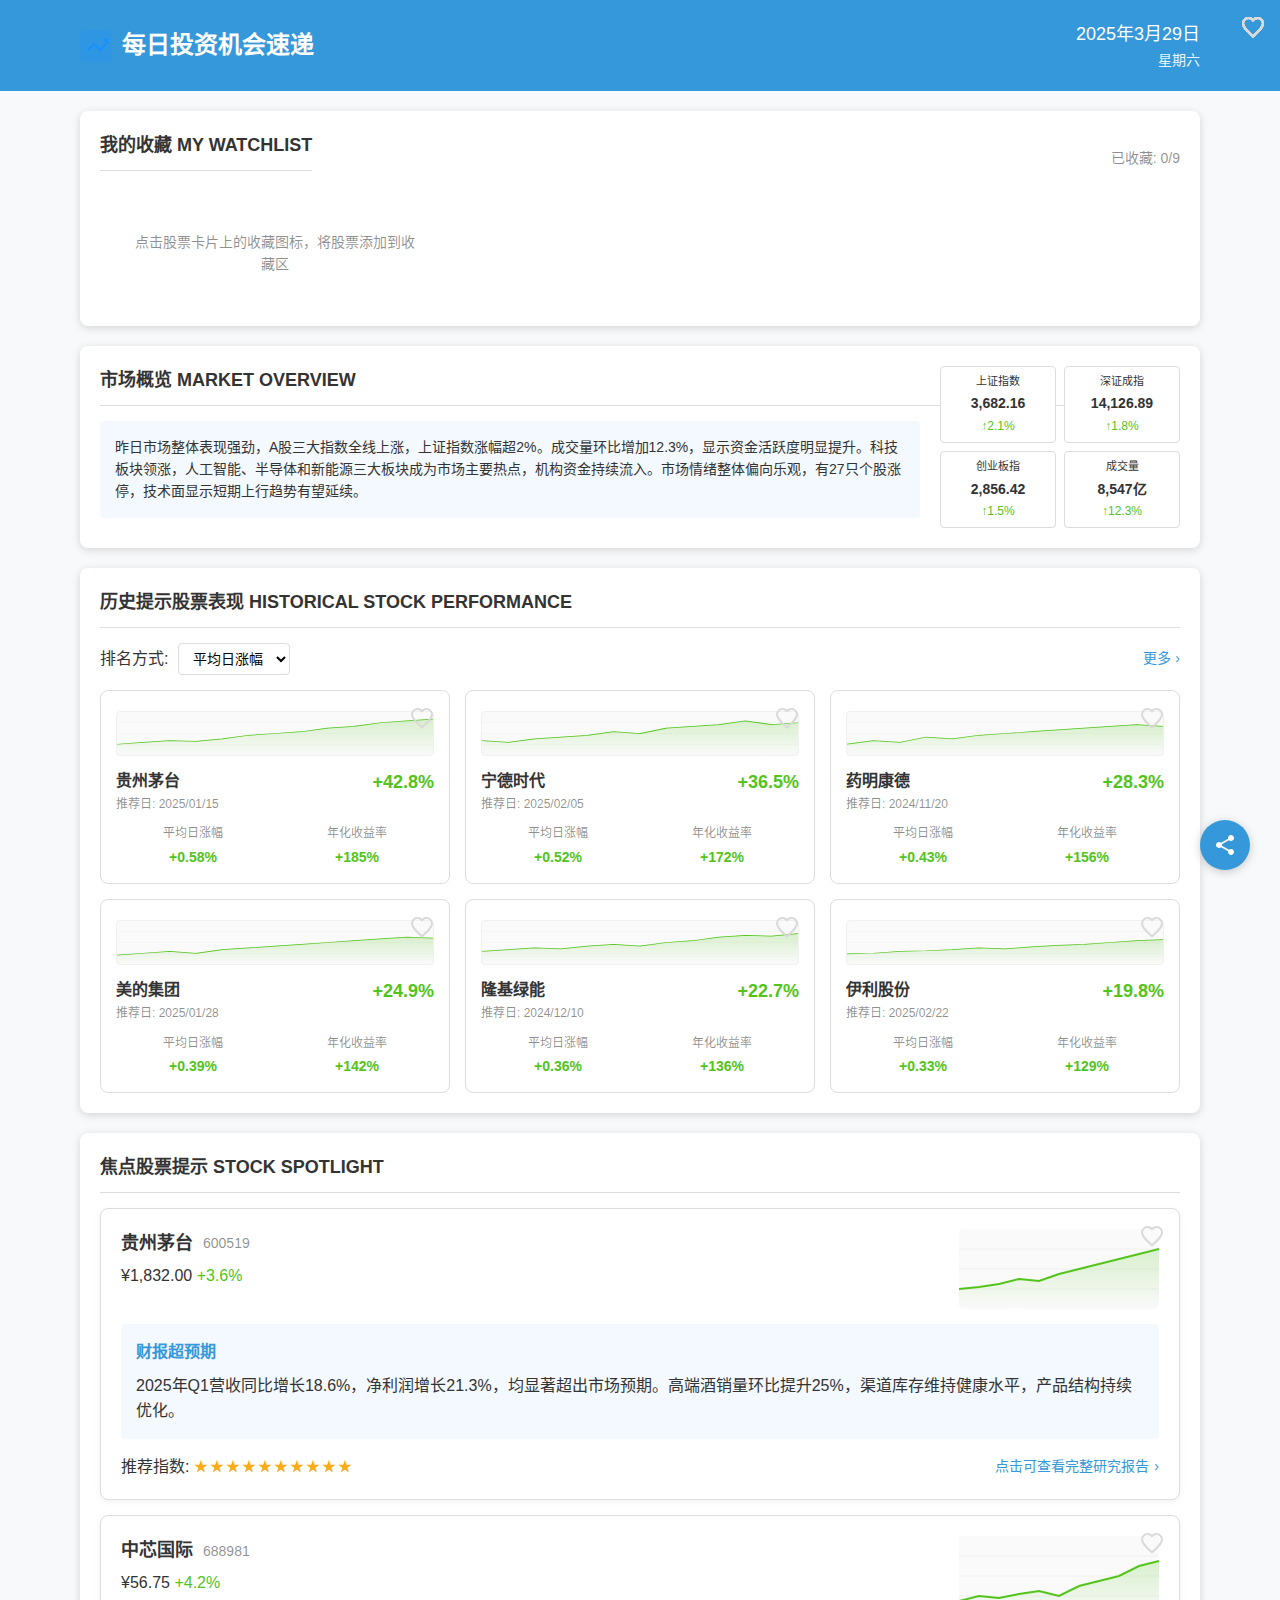
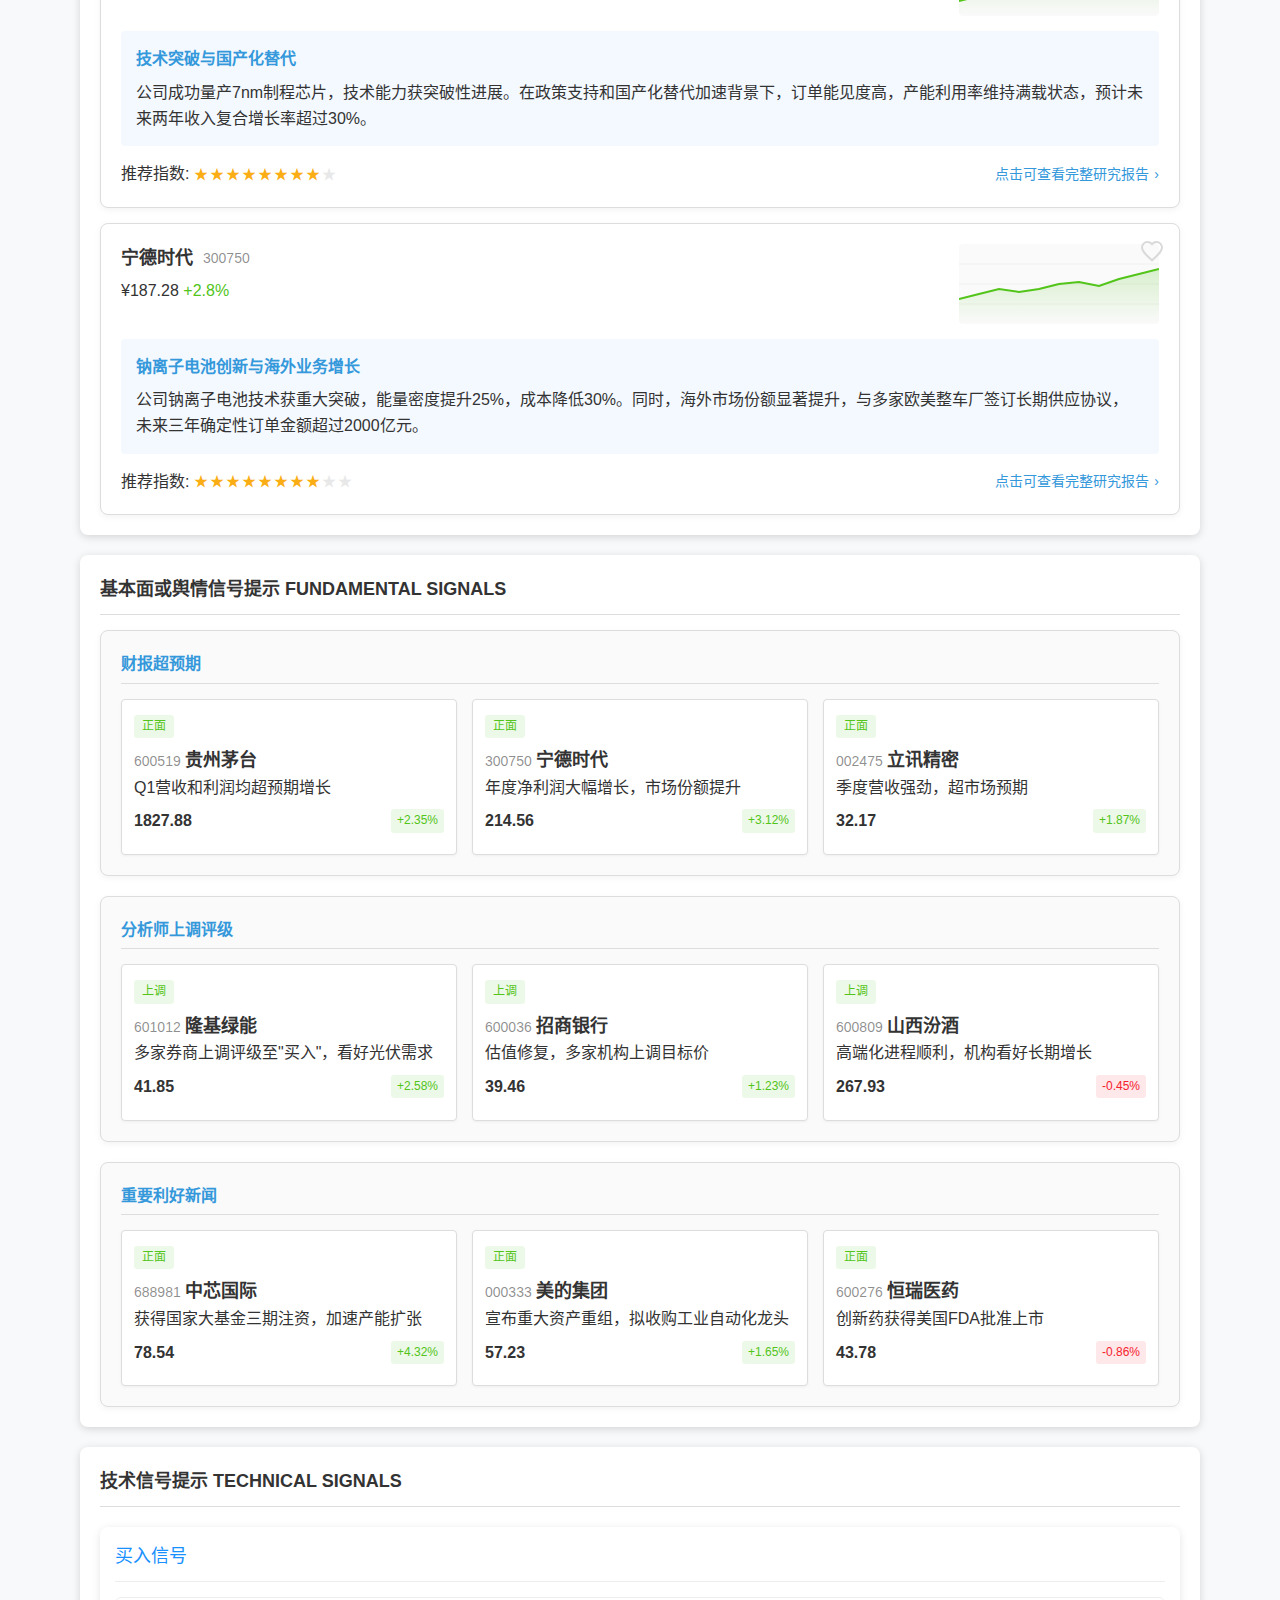
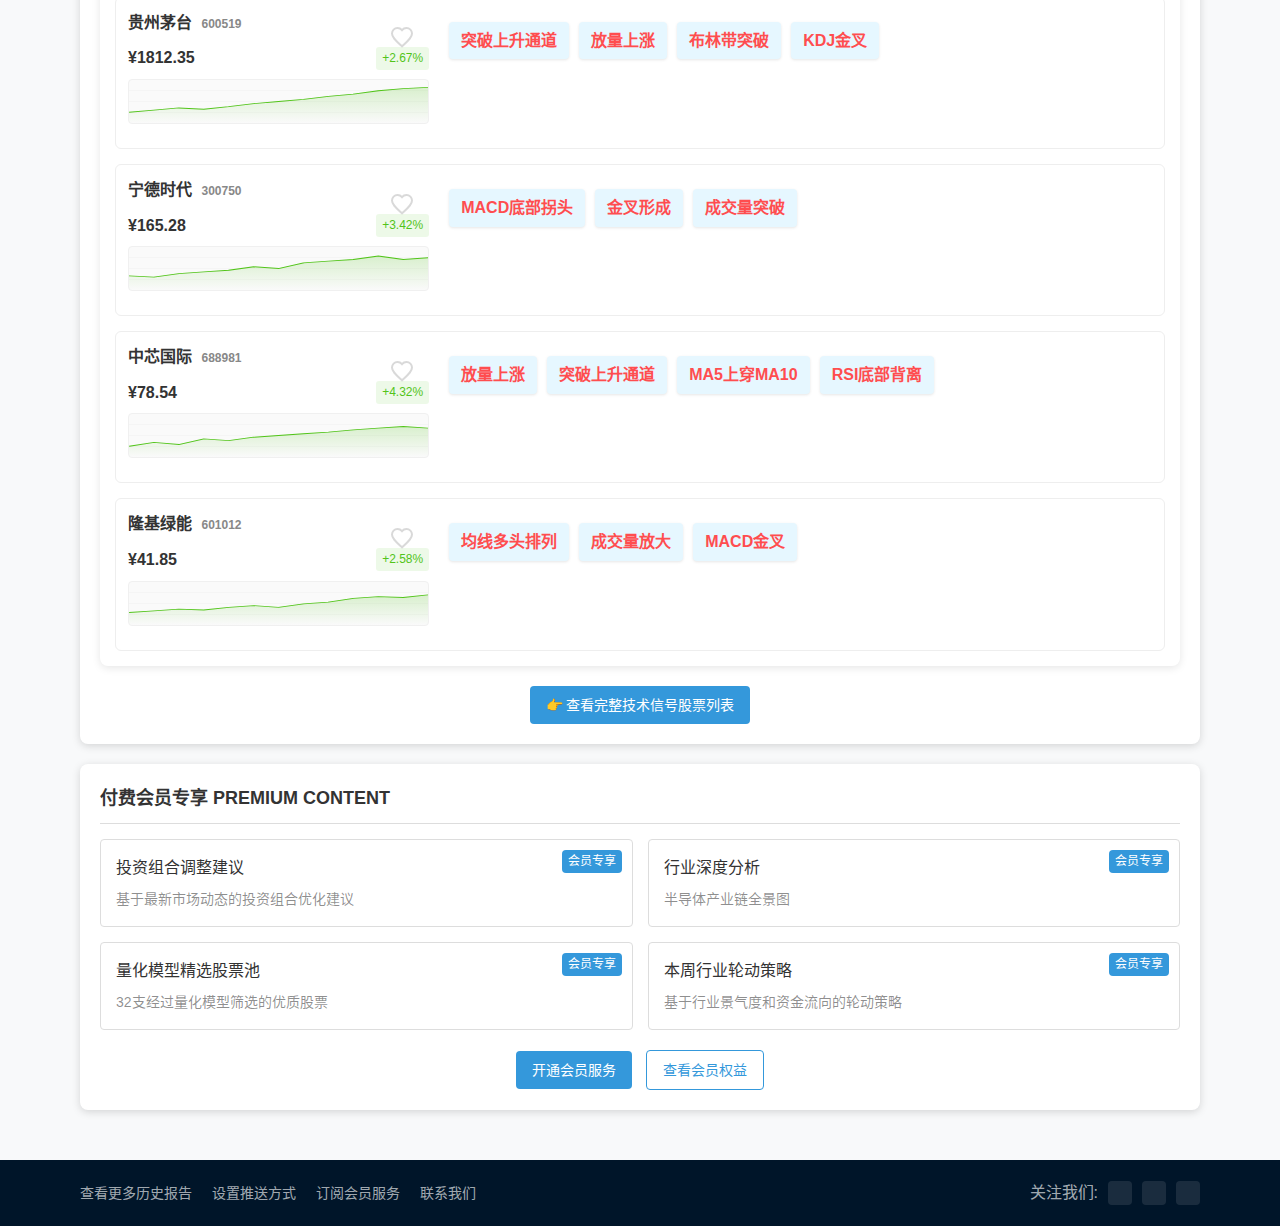
==== commit 7958c1b9: "fixed some issues in the index.html file" ====
--- a/index.html
+++ b/index.html
@@ -147,16 +147,16 @@
                                 <h4>宁德时代</h4>
                                 <div class="suggested-date">推荐日: 2025/02/05</div>
                             </div>
-                            <div class="total-return positive">+36.5%</</div>
+                            <div class="total-return positive">+36.5%</div>
                         </div>
                         <div class="metrics-grid">
                             <div class="metric">
                                 <div class="metric-label">平均日涨幅</div>
-                                <div class="metric-value positive">+0.52%</</div>
+                                <div class="metric-value positive">+0.52%</div>
                             </div>
                             <div class="metric">
                                 <div class="metric-label">年化收益率</div>
-                                <div class="metric-value positive">+172%</</div>
+                                <div class="metric-value positive">+172%</div>
                             </div>
                         </div>
                     </div>
@@ -187,16 +187,16 @@
                                 <h4>药明康德</h4>
                                 <div class="suggested-date">推荐日: 2024/11/20</div>
                             </div>
-                            <div class="total-return positive">+28.3%</</div>
+                            <div class="total-return positive">+28.3%</div>
                         </div>
                         <div class="metrics-grid">
                             <div class="metric">
                                 <div class="metric-label">平均日涨幅</div>
-                                <div class="metric-value positive">+0.43%</</div>
+                                <div class="metric-value positive">+0.43%</div>
                             </div>
                             <div class="metric">
                                 <div class="metric-label">年化收益率</div>
-                                <div class="metric-value positive">+156%</</div>
+                                <div class="metric-value positive">+156%</div>
                             </div>
                         </div>
                     </div>
@@ -227,16 +227,16 @@
                                 <h4>美的集团</h4>
                                 <div class="suggested-date">推荐日: 2025/01/28</div>
                             </div>
-                            <div class="total-return positive">+24.9%</</div>
+                            <div class="total-return positive">+24.9%</div>
                         </div>
                         <div class="metrics-grid">
                             <div class="metric">
                                 <div class="metric-label">平均日涨幅</div>
-                                <div class="metric-value positive">+0.39%</</div>
+                                <div class="metric-value positive">+0.39%</div>
                             </div>
                             <div class="metric">
                                 <div class="metric-label">年化收益率</div>
-                                <div class="metric-value positive">+142%</</div>
+                                <div class="metric-value positive">+142%</div>
                             </div>
                         </div>
                     </div>
@@ -267,16 +267,16 @@
                                 <h4>隆基绿能</h4>
                                 <div class="suggested-date">推荐日: 2024/12/10</div>
                             </div>
-                            <div class="total-return positive">+22.7%</</div>
+                            <div class="total-return positive">+22.7%</div>
                         </div>
                         <div class="metrics-grid">
                             <div class="metric">
                                 <div class="metric-label">平均日涨幅</div>
-                                <div class="metric-value positive">+0.36%</</div>
+                                <div class="metric-value positive">+0.36%</div>
                             </div>
                             <div class="metric">
                                 <div class="metric-label">年化收益率</div>
-                                <div class="metric-value positive">+136%</</div>
+                                <div class="metric-value positive">+136%</div>
                             </div>
                         </div>
                     </div>
@@ -307,16 +307,16 @@
                                 <h4>伊利股份</h4>
                                 <div class="suggested-date">推荐日: 2025/02/22</div>
                             </div>
-                            <div class="total-return positive">+19.8%</</div>
+                            <div class="total-return positive">+19.8%</div>
                         </div>
                         <div class="metrics-grid">
                             <div class="metric">
                                 <div class="metric-label">平均日涨幅</div>
-                                <div class="metric-value positive">+0.33%</</div>
+                                <div class="metric-value positive">+0.33%</div>
                             </div>
                             <div class="metric">
                                 <div class="metric-label">年化收益率</div>
-                                <div class="metric-value positive">+129%</</div>
+                                <div class="metric-value positive">+129%</div>
                             </div>
                         </div>
                     </div>
@@ -398,7 +398,7 @@
                                 </div>
                                 <div class="price-info">
                                     <span class="price">¥56.75</span>
-                                    <span class="change positive">+4.2%</</span>
+                                    <span class="change positive">+4.2%</span>
                                 </div>
                             </div>
                             <div class="stock-chart-small">
@@ -872,7 +872,7 @@
                                     </div>
                                     <div class="stock-price-info">
                                         <span class="stock-price">¥41.85</span>
-                                        <span class="stock-change positive">+2.58%</</span>
+                                        <span class="stock-change positive">+2.58%</span>
                                     </div>
                                     <div class="stock-chart">
                                         <svg width="100%" height="100%" viewBox="0 0 240 100" preserveAspectRatio="none">
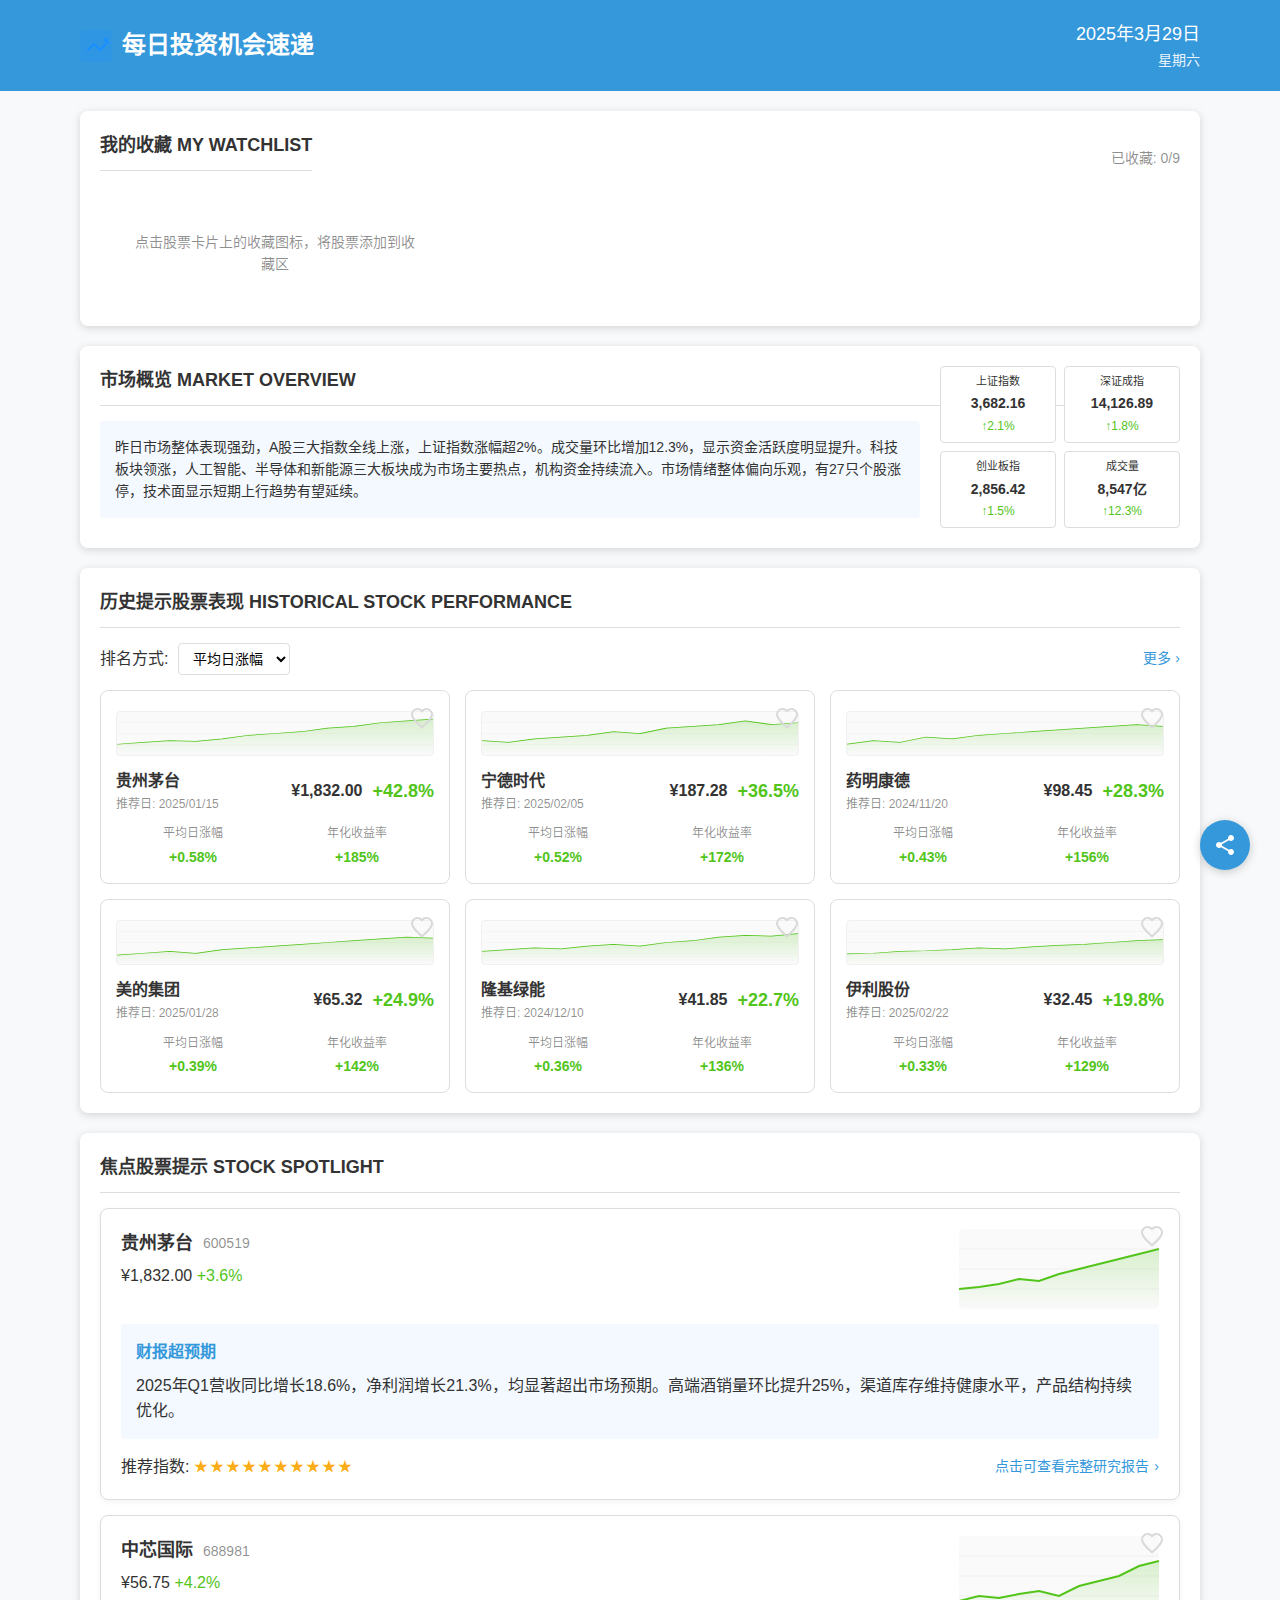
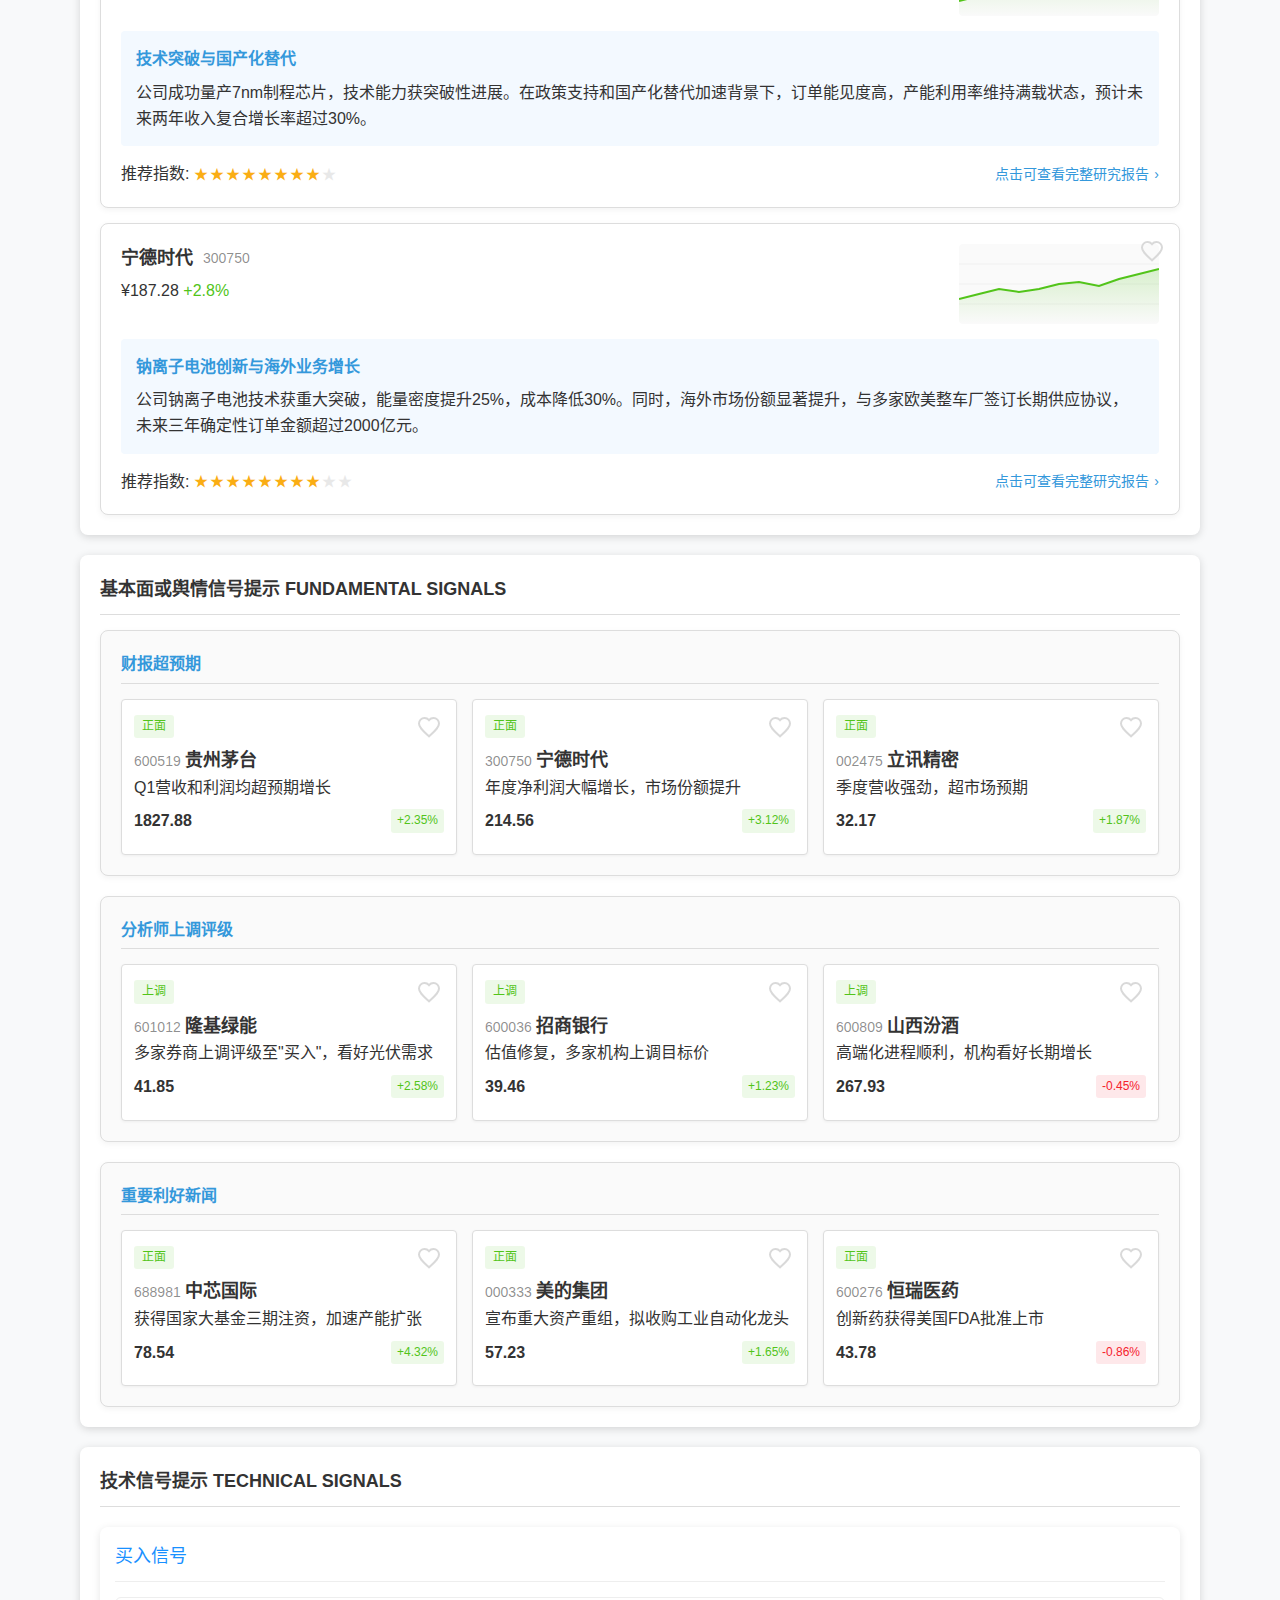
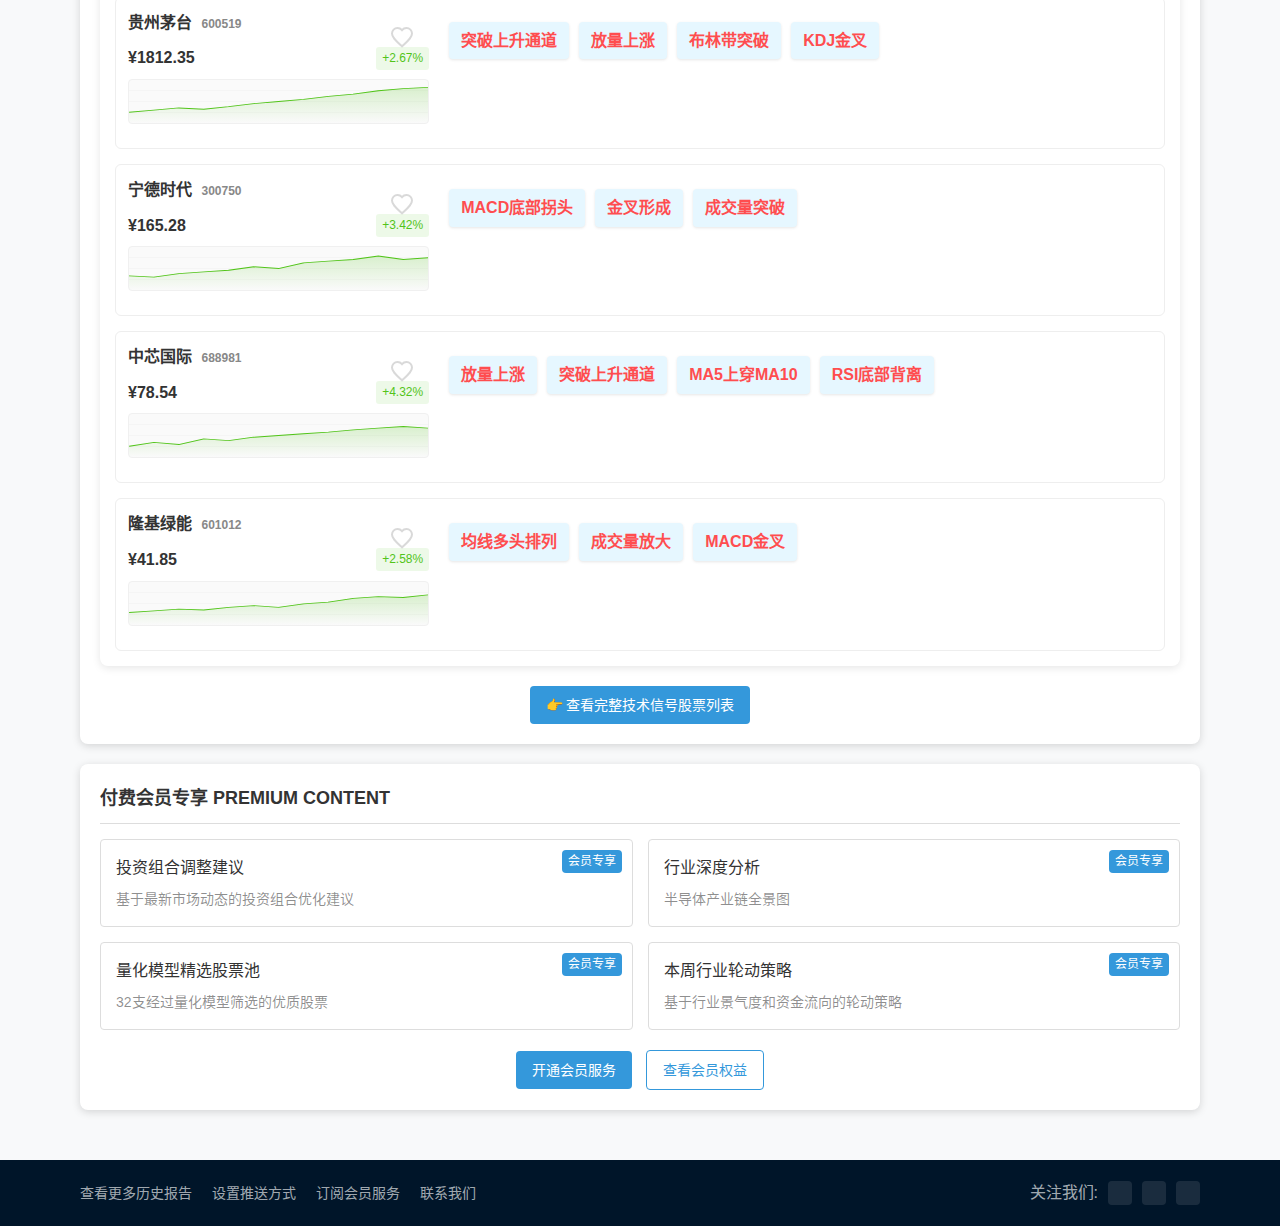
==== commit d8e7a2e8: "fixed a few issues" ====
--- a/index.html
+++ b/index.html
@@ -107,7 +107,10 @@
                                 <h4>贵州茅台</h4>
                                 <div class="suggested-date">推荐日: 2025/01/15</div>
                             </div>
-                            <div class="total-return positive">+42.8%</div>
+                            <div class="performance-price-container">
+                                <div class="stock-current-price">¥1,832.00</div>
+                                <div class="total-return positive">+42.8%</div>
+                            </div>
                         </div>
                         <div class="metrics-grid">
                             <div class="metric">
@@ -147,7 +150,10 @@
                                 <h4>宁德时代</h4>
                                 <div class="suggested-date">推荐日: 2025/02/05</div>
                             </div>
-                            <div class="total-return positive">+36.5%</div>
+                            <div class="performance-price-container">
+                                <div class="stock-current-price">¥187.28</div>
+                                <div class="total-return positive">+36.5%</div>
+                            </div>
                         </div>
                         <div class="metrics-grid">
                             <div class="metric">
@@ -187,7 +193,10 @@
                                 <h4>药明康德</h4>
                                 <div class="suggested-date">推荐日: 2024/11/20</div>
                             </div>
-                            <div class="total-return positive">+28.3%</div>
+                            <div class="performance-price-container">
+                                <div class="stock-current-price">¥98.45</div>
+                                <div class="total-return positive">+28.3%</div>
+                            </div>
                         </div>
                         <div class="metrics-grid">
                             <div class="metric">
@@ -227,7 +236,10 @@
                                 <h4>美的集团</h4>
                                 <div class="suggested-date">推荐日: 2025/01/28</div>
                             </div>
-                            <div class="total-return positive">+24.9%</div>
+                            <div class="performance-price-container">
+                                <div class="stock-current-price">¥65.32</div>
+                                <div class="total-return positive">+24.9%</div>
+                            </div>
                         </div>
                         <div class="metrics-grid">
                             <div class="metric">
@@ -267,7 +279,10 @@
                                 <h4>隆基绿能</h4>
                                 <div class="suggested-date">推荐日: 2024/12/10</div>
                             </div>
-                            <div class="total-return positive">+22.7%</div>
+                            <div class="performance-price-container">
+                                <div class="stock-current-price">¥41.85</div>
+                                <div class="total-return positive">+22.7%</div>
+                            </div>
                         </div>
                         <div class="metrics-grid">
                             <div class="metric">
@@ -307,7 +322,10 @@
                                 <h4>伊利股份</h4>
                                 <div class="suggested-date">推荐日: 2025/02/22</div>
                             </div>
-                            <div class="total-return positive">+19.8%</div>
+                            <div class="performance-price-container">
+                                <div class="stock-current-price">¥32.45</div>
+                                <div class="total-return positive">+19.8%</div>
+                            </div>
                         </div>
                         <div class="metrics-grid">
                             <div class="metric">
--- a/styles.css
+++ b/styles.css
@@ -129,6 +129,7 @@
 .market-overview {
     position: relative;
     padding-bottom: 15px;
+    min-height: 200px; /* 添加最小高度确保能够容纳右侧的指数卡片 */
 }
 
 .indices-row {
@@ -1022,7 +1023,7 @@
     font-size: 14px;
 }
 
-/* 收藏图标样式 */
+/* 收藏图标样式 - 统一所有区域的收藏图标样式 */
 .watch-icon {
     position: absolute;
     top: 15px;
@@ -1033,17 +1034,9 @@
     color: #d9d9d9; /* 默认颜色改为浅灰色，确保始终可见 */
     transition: color 0.3s, fill 0.3s;
     z-index: 10;
-    opacity: 1 !important; /* 确保始终可见，使用!important确保不被其他样式覆盖 */
-    visibility: visible !important; /* 确保始终可见，使用!important确保不被其他样式覆盖 */
-    display: block !important; /* 强制显示 */
-}
-
-/* 明确为基本面卡片中的收藏图标添加样式 */
-.fundamental-card .watch-icon {
-    opacity: 1 !important;
-    visibility: visible !important;
-    display: block !important;
-    pointer-events: auto !important;
+    opacity: 1 !important; /* 确保始终可见 */
+    visibility: visible !重要; /* 确保始终可见 */
+    display: block !重要; /* 强制显示 */
 }
 
 .watch-icon.active {
@@ -1055,27 +1048,9 @@
     color: #f5222d;
 }
 
-.performance-card, .spotlight-card {
+/* 确保各种卡片类型都有相对定位，以便收藏图标能够正确定位 */
+.performance-card, .spotlight-card, .fundamental-card, .stock-signal-card {
     position: relative;
-}
-
-/* 收藏图标样式 */
-.favorite-icon {
-    position: absolute;
-    top: 10px;
-    right: 10px;
-    font-size: 18px;
-    color: #d9d9d9;
-    cursor: pointer;
-    transition: color 0.3s;
-}
-
-.favorite-icon:hover {
-    color: #faad14;
-}
-
-.favorite-icon.active {
-    color: #faad14;
 }
 
 /* 股票价格和涨幅样式 */
@@ -1177,4 +1152,18 @@
 
 .share-option span {
     font-size: 14px;
-}+}
+
+/* Performance price and return display */
+.performance-price-container {
+    display: flex;
+    align-items: center;
+    gap: 10px;
+}
+
+.stock-current-price {
+    font-size: 16px;
+    font-weight: 600;
+}
+
+/* Keep existing total-return styles */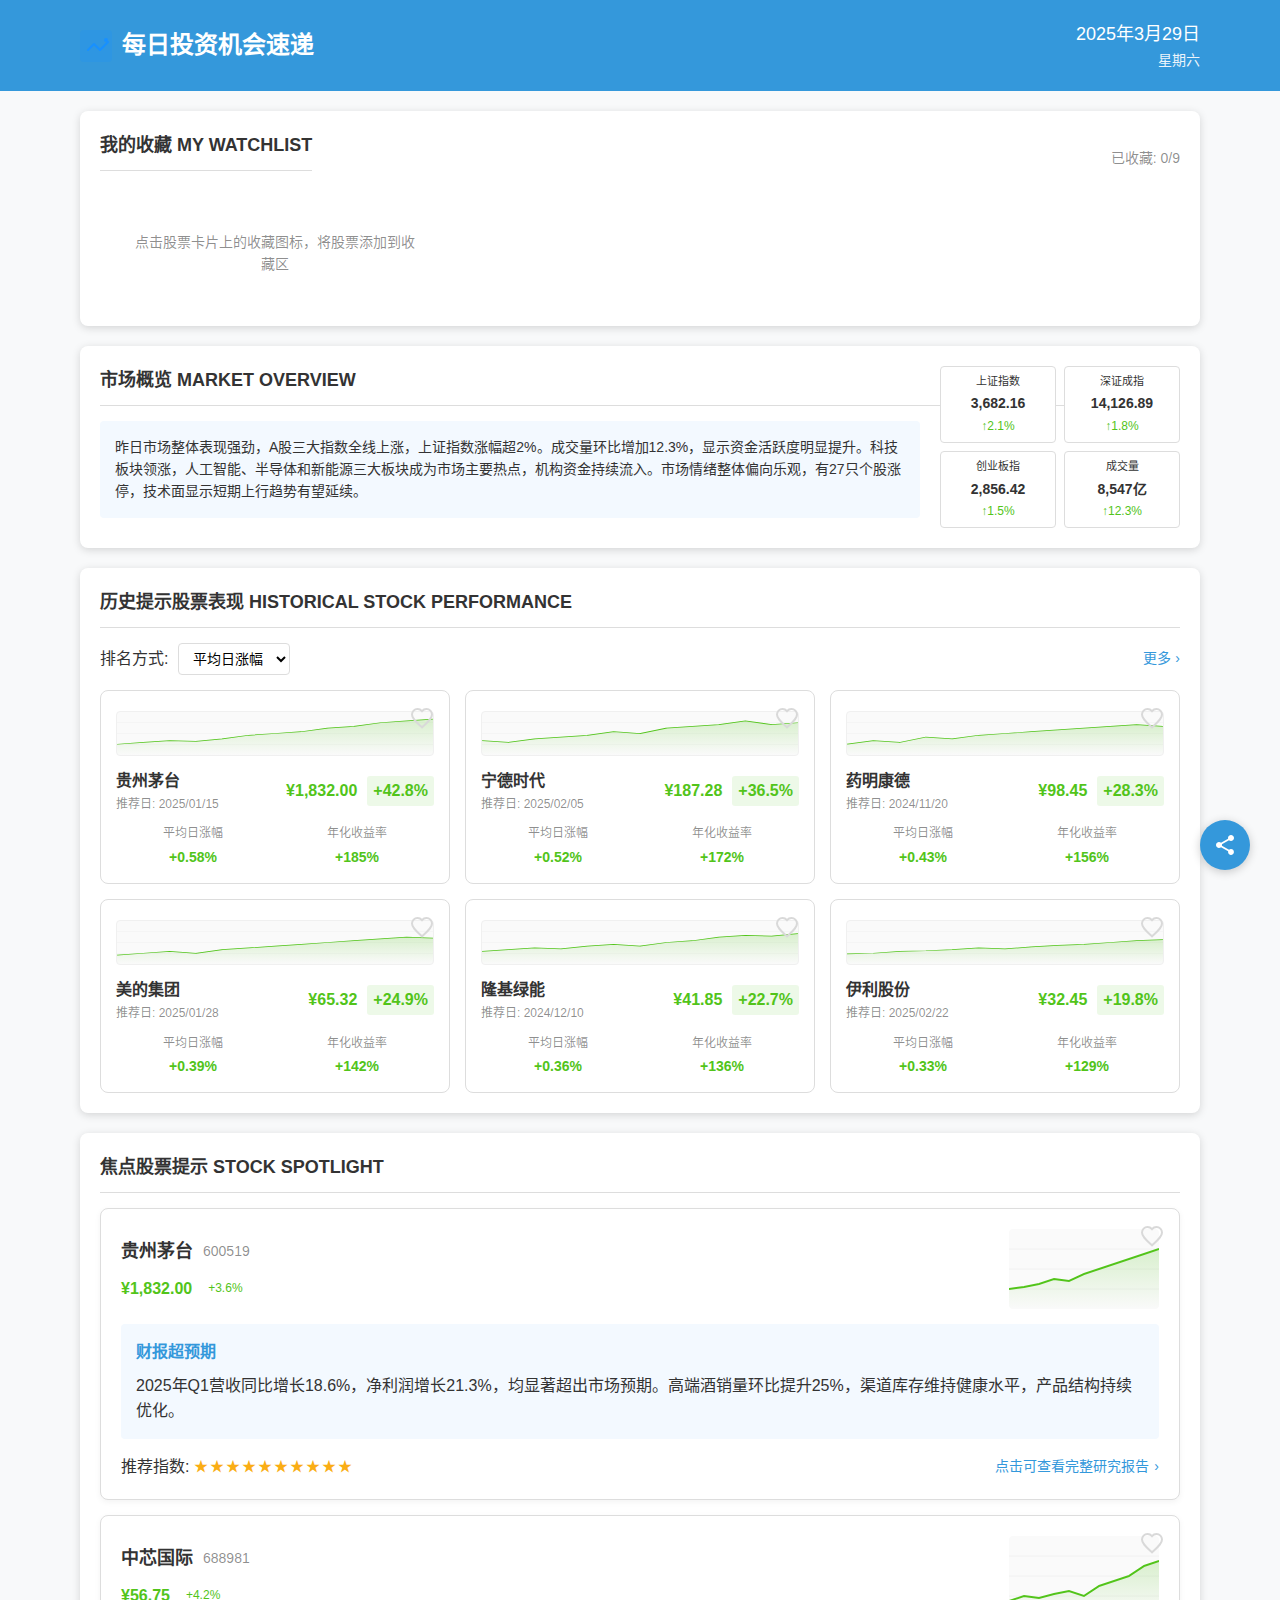
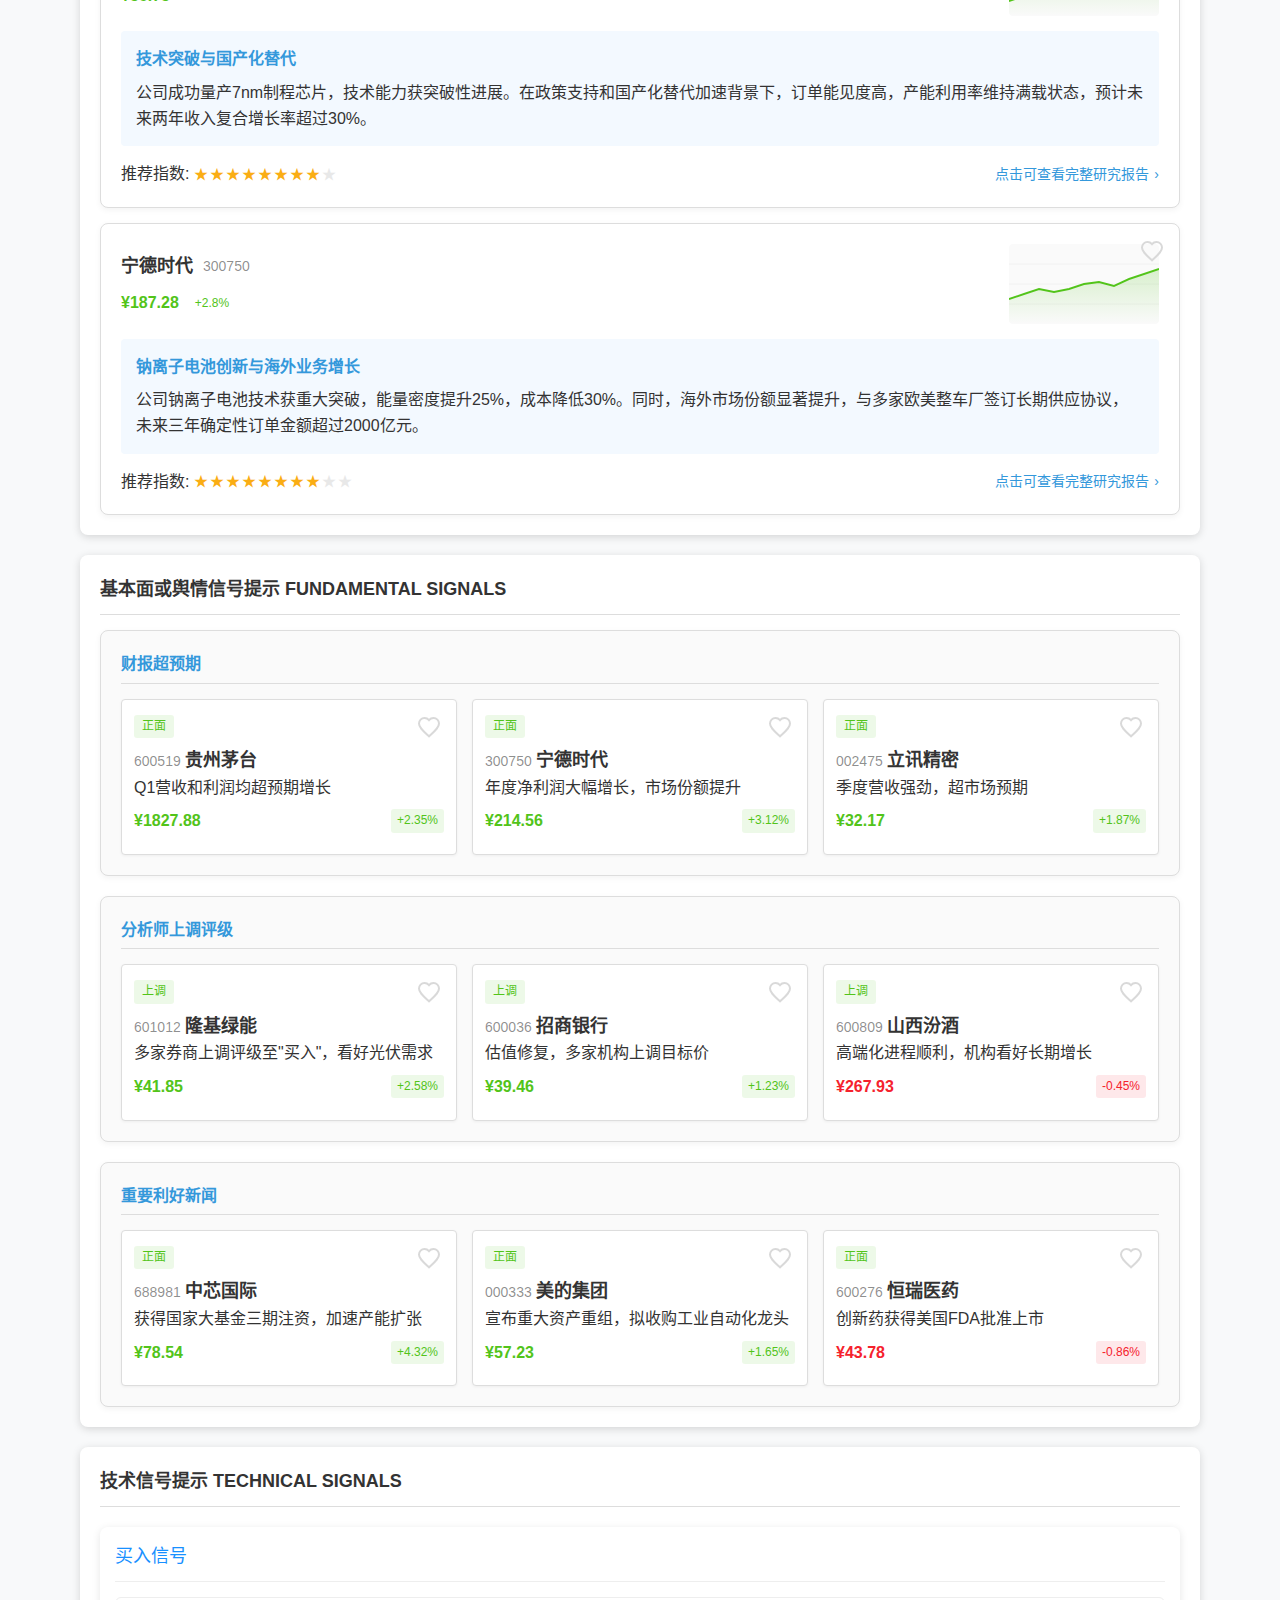
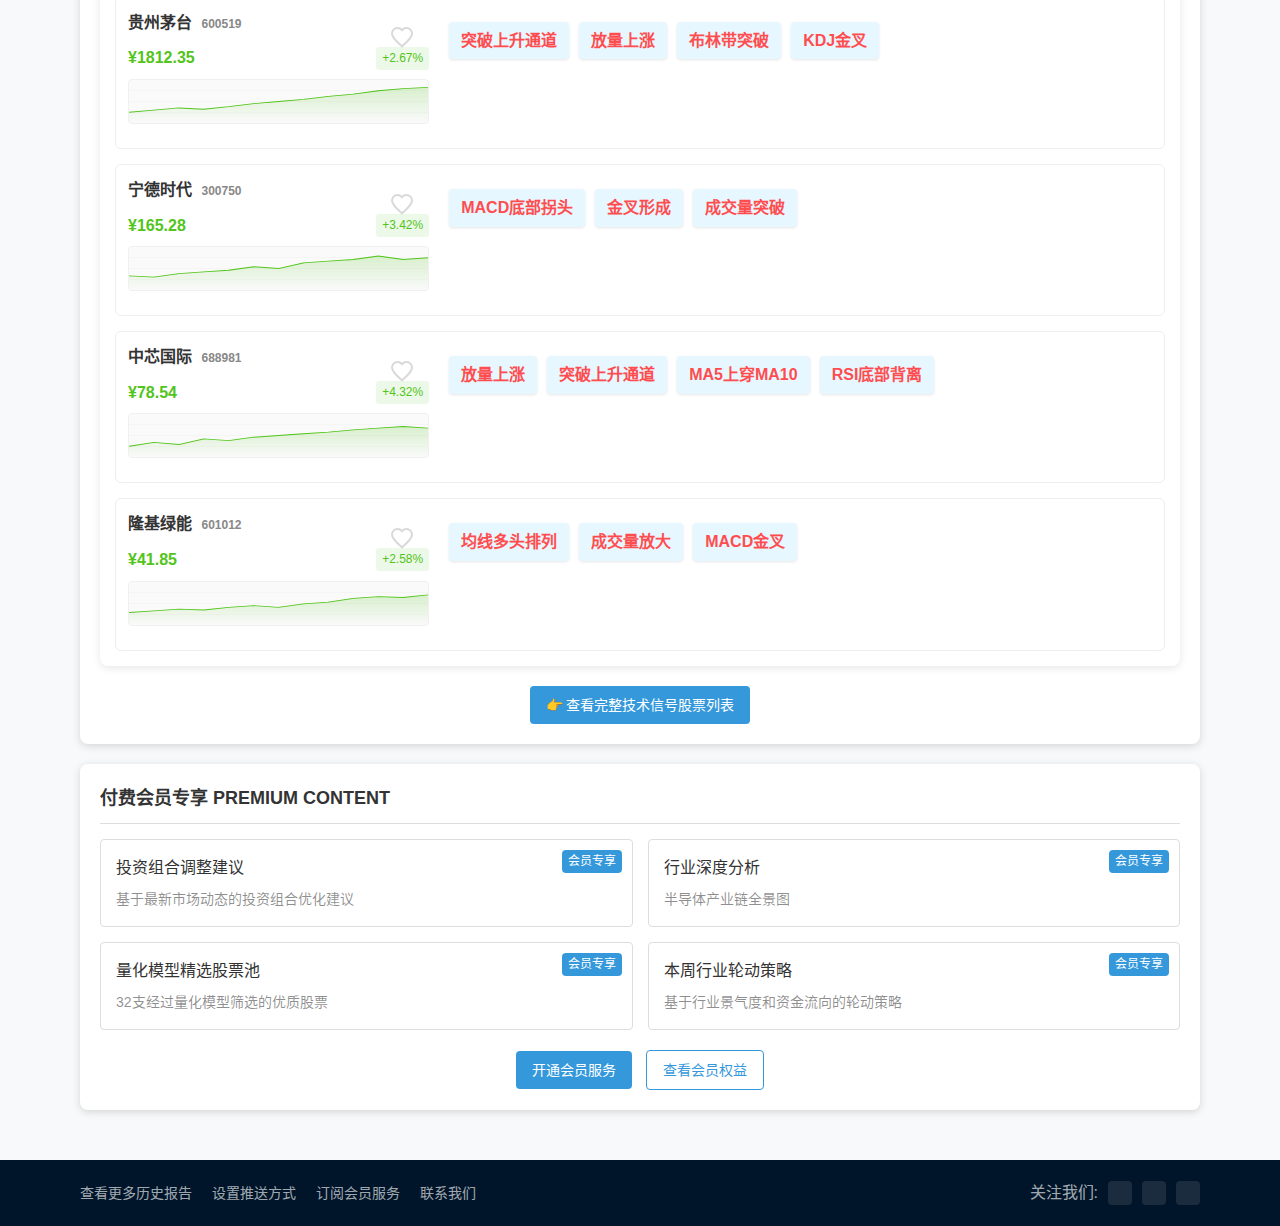
==== commit 86500de4: "more fixes" ====
--- a/index.html
+++ b/index.html
@@ -346,7 +346,7 @@
                 <div class="stock-spotlight-cards">
                     <!-- 股票1 -->
                     <div class="spotlight-card" onclick="window.location.href='stock-detail.html?code=600519'">
-                        <svg class="watch-icon" viewBox="0 0 24 24" fill="none" stroke="currentColor" stroke-width="2" onclick="event.stopPropagation(); toggleWatchlist('600519', '贵州茅台', this)">
+                        <svg class="watch-icon" viewBox="0 0 24 24" fill="none" stroke="currentColor" stroke-width="2" data-code="600519" onclick="event.stopPropagation(); toggleWatchlist('600519', '贵州茅台', this)">
                             <path d="M12 21.35l-1.45-1.32C5.4 15.36 2 12.28 2 8.5 2 5.42 4.42 3 7.5 3c1.74 0 3.41.81 4.5 2.09C13.09 3.81 14.76 3 16.5 3 19.58 3 22 5.42 22 8.5c0 3.78-3.4 6.86-8.55 11.54L12 21.35z"/>
                         </svg>
                         <div class="spotlight-header">
@@ -539,7 +539,7 @@
                                 </div>
                                 <p class="sentiment-reason">Q1营收和利润均超预期增长</p>
                                 <div class="stock-price-info">
-                                    <span class="stock-price">1827.88</span>
+                                    <span class="stock-price positive">¥1827.88</span>
                                     <span class="stock-change positive">+2.35%</span>
                                 </div>
                             </div>
--- a/styles.css
+++ b/styles.css
@@ -352,8 +352,8 @@
 
 .spotlight-header {
     display: flex;
+    align-items: flex-start;
     justify-content: space-between;
-    align-items: flex-start;
     margin-bottom: 15px;
 }
 
@@ -361,6 +361,7 @@
     display: flex;
     flex-direction: column;
     gap: 5px;
+    flex: 1;
 }
 
 .stock-title {
@@ -380,11 +381,31 @@
 }
 
 .stock-chart-small {
-    width: 200px;
+    width: 150px;
     height: 80px;
     background-color: #fafafa;
     border-radius: 4px;
     overflow: hidden;
+    /* 移除order属性，让K线图回到默认位置（右侧） */
+}
+
+.price-info {
+    display: flex;
+    align-items: center;
+    gap: 10px;
+    margin-top: 5px;
+}
+
+.price-info .price {
+    font-size: 16px;
+    font-weight: 600;
+}
+
+.price-info .change {
+    padding: 2px 6px;
+    border-radius: 3px;
+    font-size: 16px; /* 增大字体与价格一致 */
+    font-weight: 600; /* 增加字重与价格一致 */
 }
 
 .recommendation-reason {
@@ -434,6 +455,20 @@
 
 .view-report:hover {
     text-decoration: underline;
+}
+
+/* Ensure K-line chart appears on the right in spotlight cards */
+.stock-spotlight-cards .spotlight-header {
+    display: flex;
+    flex-direction: row !important;
+    justify-content: space-between;
+    align-items: center;
+}
+.stock-spotlight-cards .spotlight-header .stock-info-primary {
+    order: 0;
+}
+.stock-spotlight-cards .spotlight-header .stock-chart-small {
+    order: 1;
 }
 
 /* Premium Content */
@@ -1056,6 +1091,80 @@
 /* 股票价格和涨幅样式 */
 .stock-price-info {
     display: flex;
+    align-items: center;
+    gap: 10px;
+    margin-top: 8px;
+    margin-bottom: 8px;
+}
+
+.stock-price {
+    font-size: 16px;
+    font-weight: 600;
+}
+
+.stock-change {
+    padding: 2px 6px;
+    border-radius: 3px;
+    font-size: 12px;
+    font-weight: 500;
+}
+
+.stock-change.positive {
+    background-color: rgba(82, 196, 26, 0.1);
+    color: var(--positive-color);
+}
+
+.stock-change.negative {
+    background-color: rgba(245, 34, 45, 0.1);
+    color: var(--negative-color);
+}
+
+/* Performance price and return display */
+.performance-price-container {
+    display: flex;
+    align-items: center;
+    gap: 10px;
+}
+
+.stock-current-price {
+    font-size: 16px;
+    font-weight: 600;
+}
+
+.total-return {
+    font-size: 16px;
+    font-weight: 600;
+    padding: 2px 6px;
+    border-radius: 3px;
+}
+
+.total-return.positive {
+    background-color: rgba(82, 196, 26, 0.1);
+}
+
+/* Price info in spotlight cards */
+.price-info {
+    display: flex;
+    align-items: center;
+    gap: 10px;
+    margin-top: 5px;
+}
+
+.price-info .price {
+    font-size: 16px;
+    font-weight: 600;
+}
+
+.price-info .change {
+    padding: 2px 6px;
+    border-radius: 3px;
+    font-size: 12px;
+    font-weight: 500;
+}
+
+/* 股票价格和涨幅样式 */
+.stock-price-info {
+    display: flex;
     justify-content: space-between;
     margin-top: 8px;
     font-size: 14px;
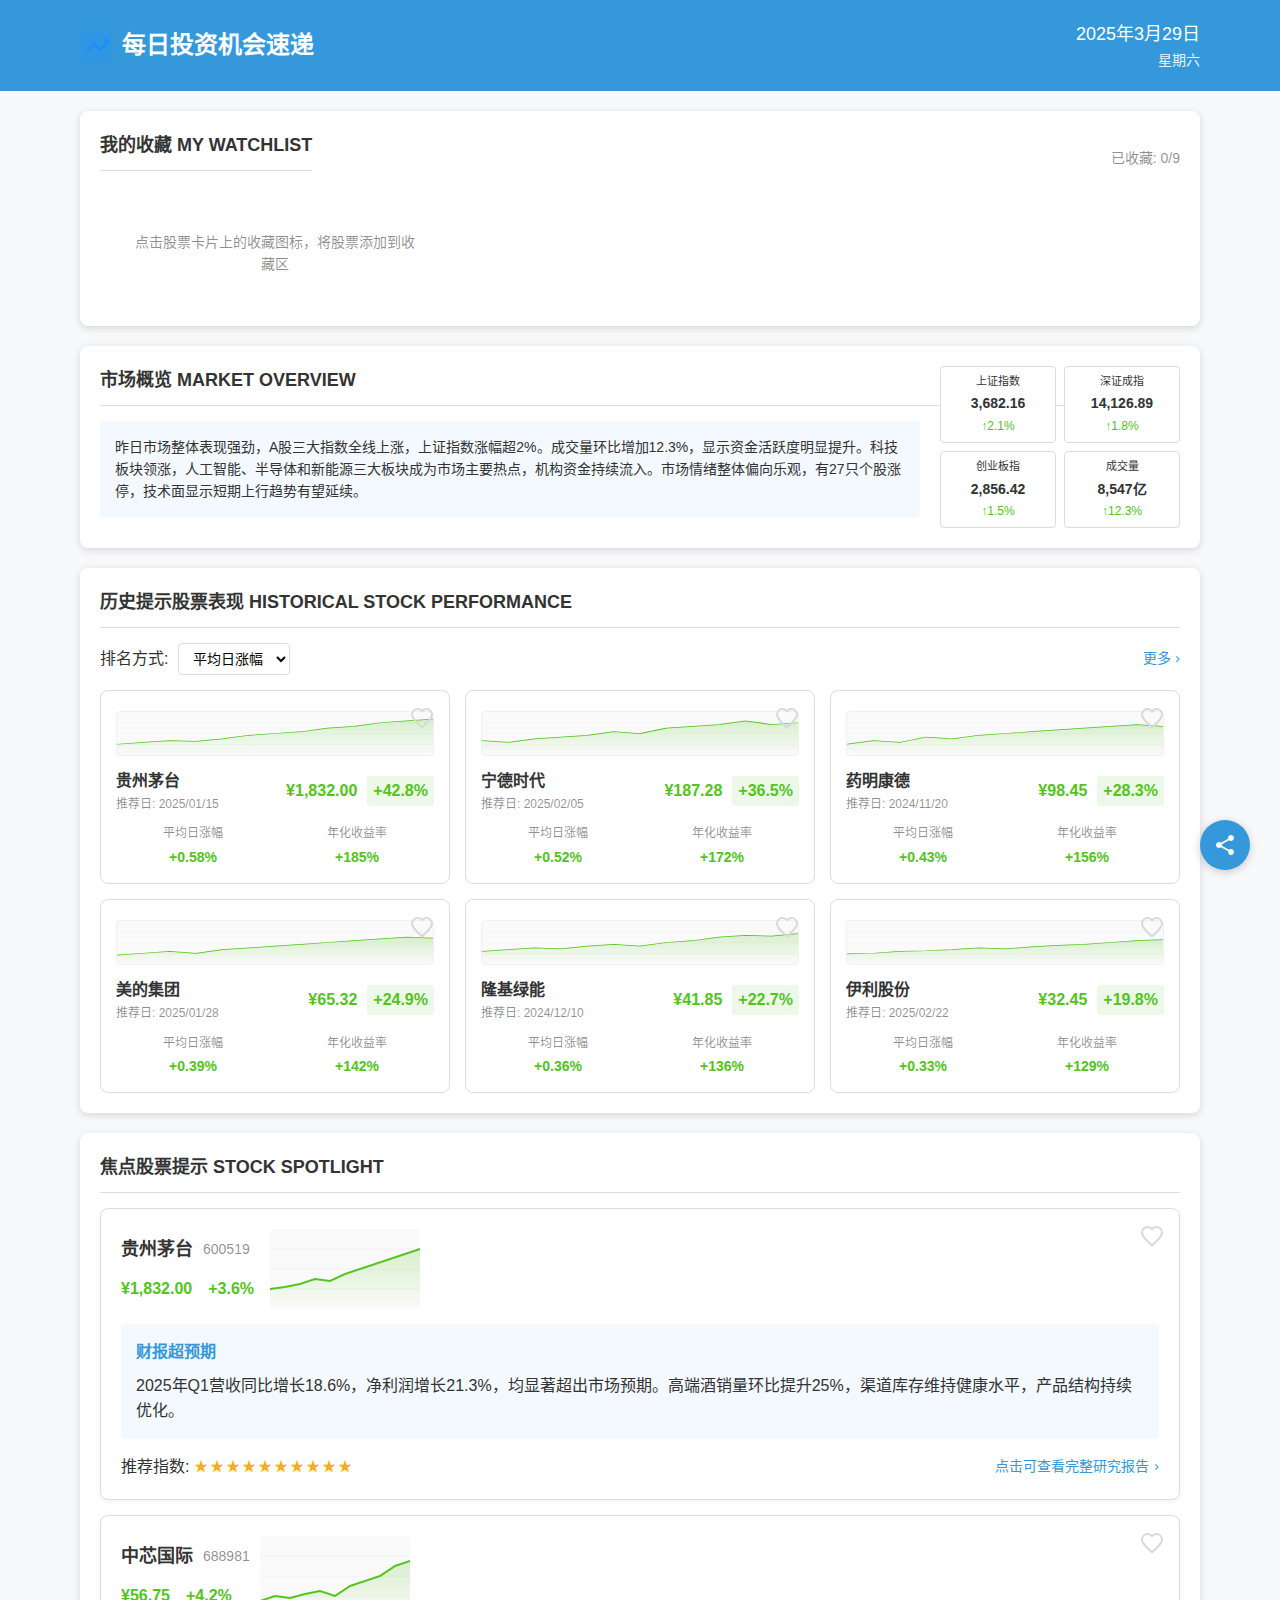
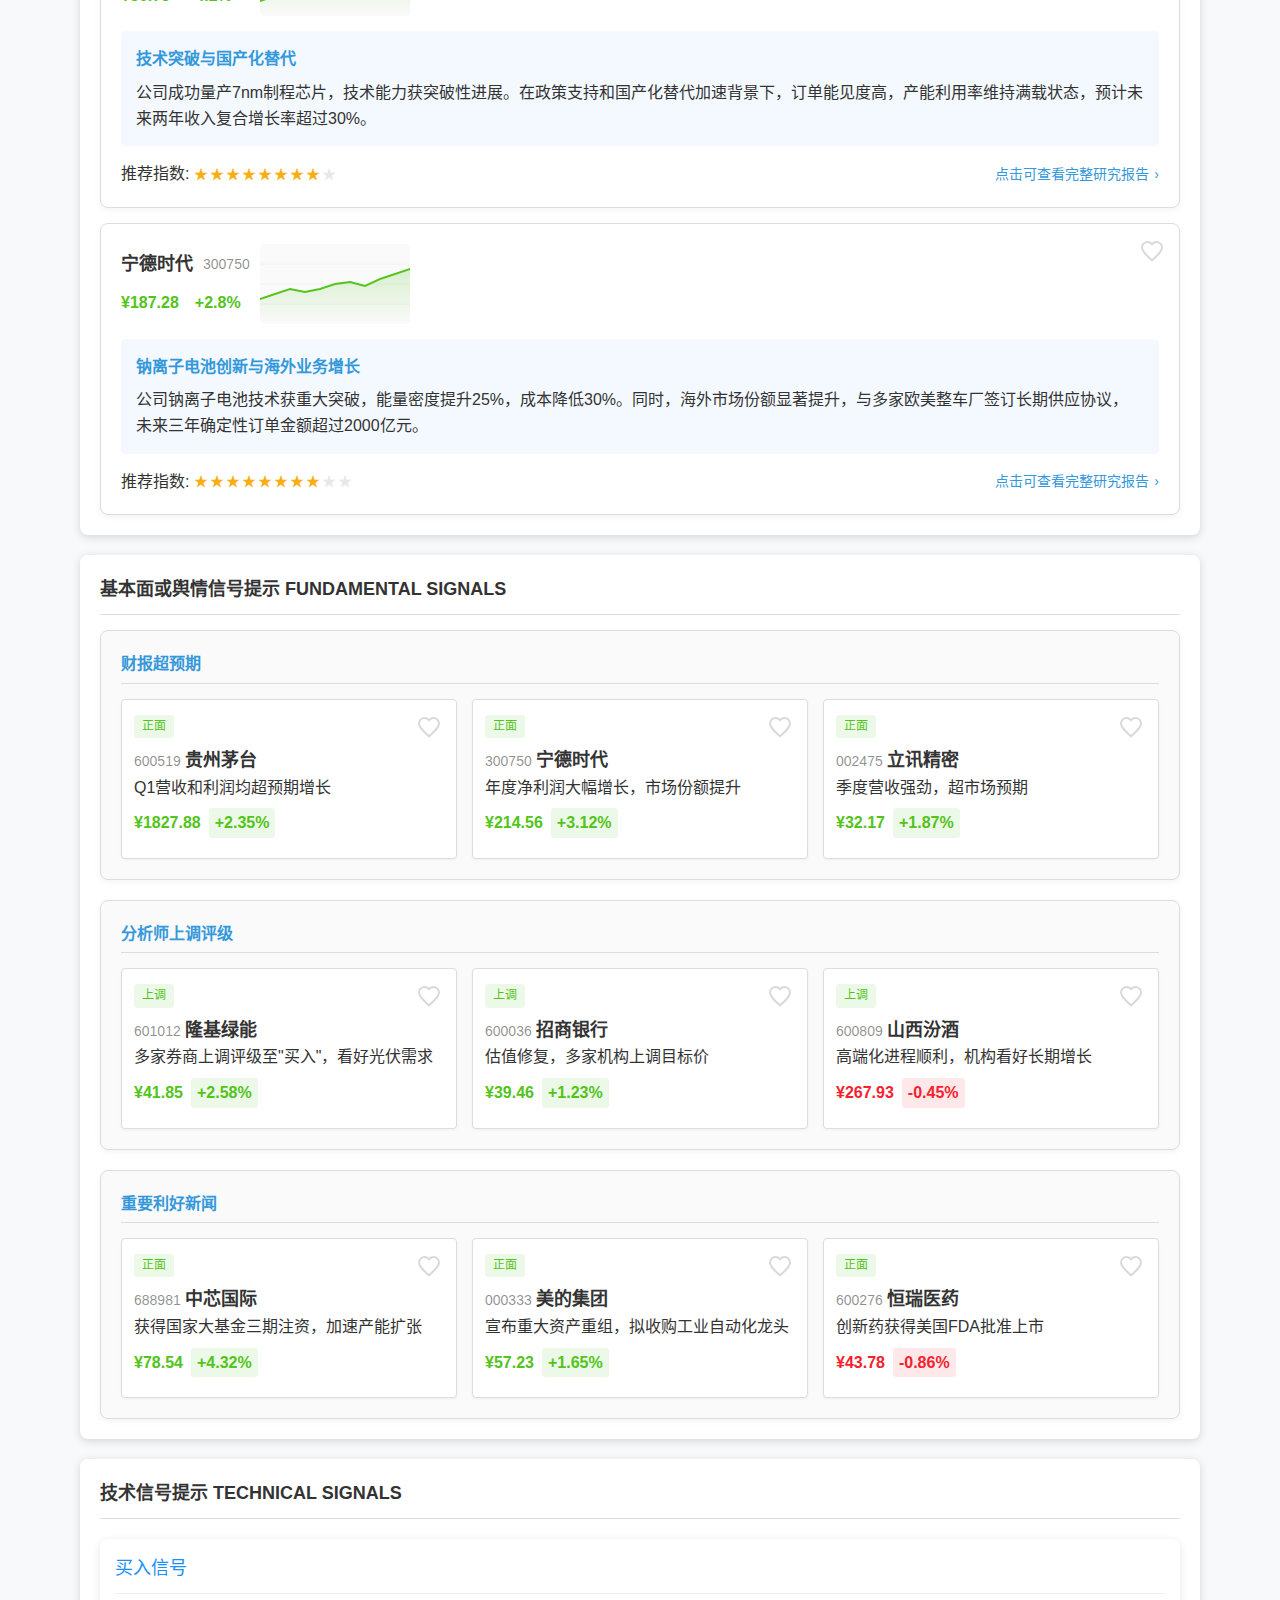
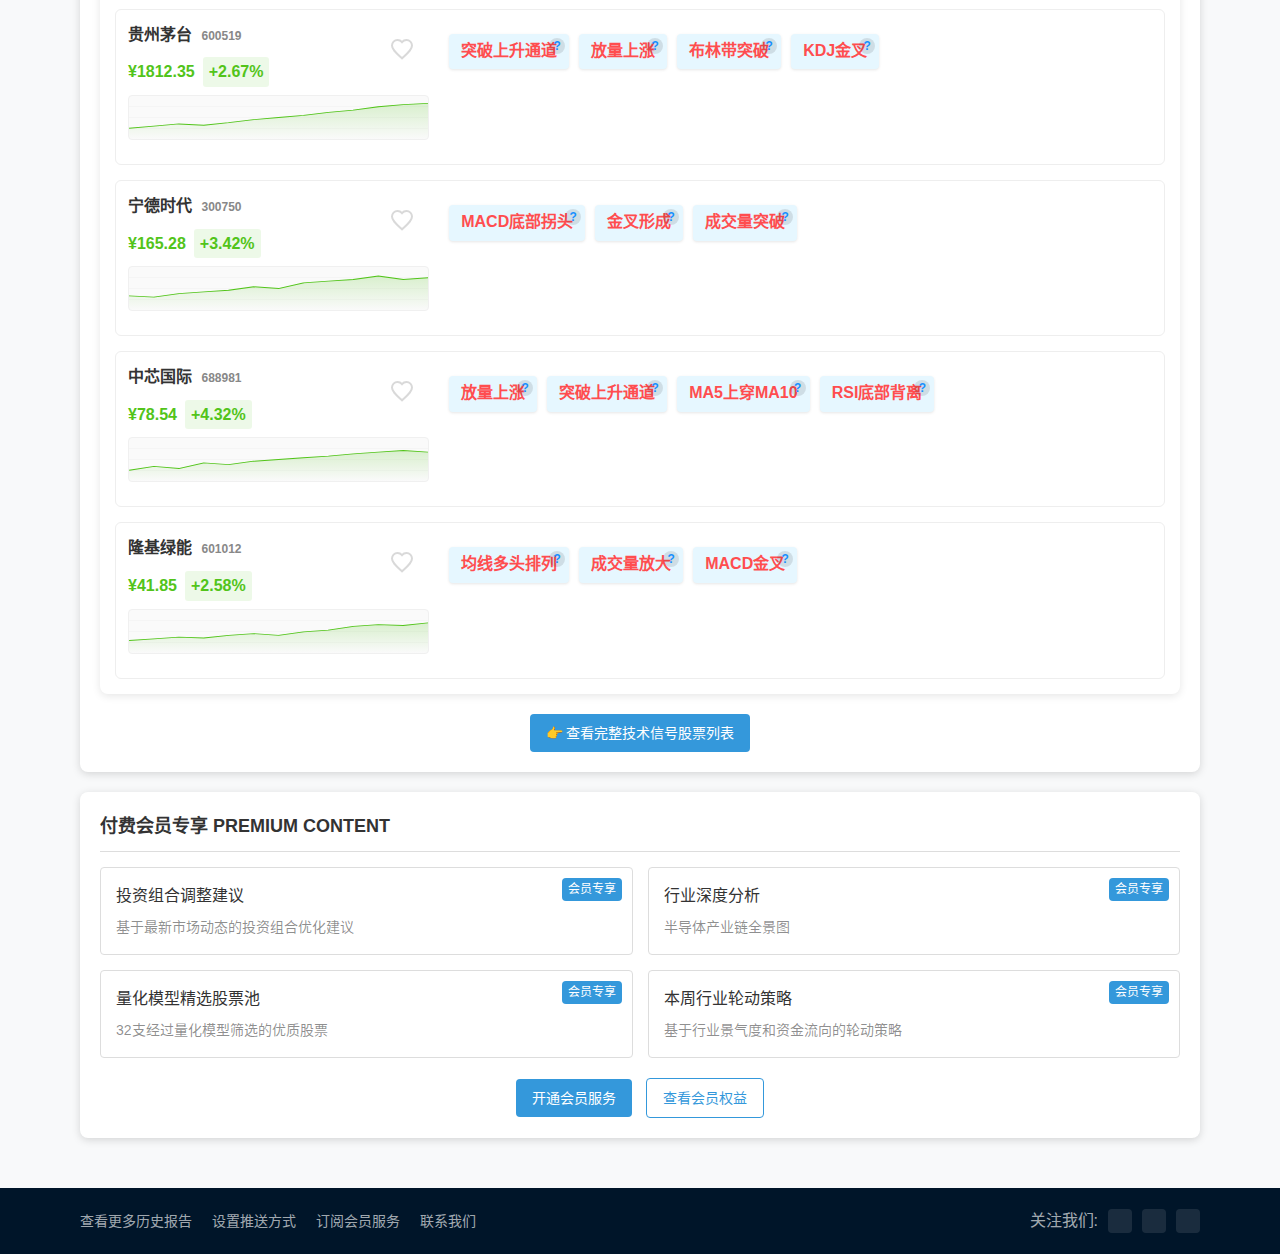
==== commit ef83edac: "fixed" ====
--- a/index.html
+++ b/index.html
@@ -82,7 +82,7 @@
                 </div>
                 <div class="performance-cards">
                     <div class="performance-card" onclick="window.location.href='stock-detail.html?code=600519'">
-                        <svg class="watch-icon" viewBox="0 0 24 24" fill="none" stroke="currentColor" stroke-width="2" onclick="event.stopPropagation(); toggleWatchlist('600519', '贵州茅台', this)">
+                        <svg class="watch-icon" viewBox="0 0 24 24" fill="none" stroke="currentColor" stroke-width="2" data-code="600519" onclick="event.stopPropagation(); toggleWatchlist('600519', '贵州茅台', this)">
                             <path d="M12 21.35l-1.45-1.32C5.4 15.36 2 12.28 2 8.5 2 5.42 4.42 3 7.5 3c1.74 0 3.41.81 4.5 2.09C13.09 3.81 14.76 3 16.5 3 19.58 3 22 5.42 22 8.5c0 3.78-3.4 6.86-8.55 11.54L12 21.35z"/>
                         </svg>
                         <div class="stock-chart">
@@ -125,7 +125,7 @@
                     </div>
                     
                     <div class="performance-card" onclick="window.location.href='stock-detail.html?code=300750'">
-                        <svg class="watch-icon" viewBox="0 0 24 24" fill="none" stroke="currentColor" stroke-width="2" onclick="event.stopPropagation(); toggleWatchlist('300750', '宁德时代', this)">
+                        <svg class="watch-icon" viewBox="0 0 24 24" fill="none" stroke="currentColor" stroke-width="2" data-code="300750" onclick="event.stopPropagation(); toggleWatchlist('300750', '宁德时代', this)">
                             <path d="M12 21.35l-1.45-1.32C5.4 15.36 2 12.28 2 8.5 2 5.42 4.42 3 7.5 3c1.74 0 3.41.81 4.5 2.09C13.09 3.81 14.76 3 16.5 3 19.58 3 22 5.42 22 8.5c0 3.78-3.4 6.86-8.55 11.54L12 21.35z"/>
                         </svg>
                         <div class="stock-chart">
@@ -168,7 +168,7 @@
                     </div>
                     
                     <div class="performance-card" onclick="window.location.href='stock-detail.html?code=603259'">
-                        <svg class="watch-icon" viewBox="0 0 24 24" fill="none" stroke="currentColor" stroke-width="2" onclick="event.stopPropagation(); toggleWatchlist('603259', '药明康德', this)">
+                        <svg class="watch-icon" viewBox="0 0 24 24" fill="none" stroke="currentColor" stroke-width="2" data-code="603259" onclick="event.stopPropagation(); toggleWatchlist('603259', '药明康德', this)">
                             <path d="M12 21.35l-1.45-1.32C5.4 15.36 2 12.28 2 8.5 2 5.42 4.42 3 7.5 3c1.74 0 3.41.81 4.5 2.09C13.09 3.81 14.76 3 16.5 3 19.58 3 22 5.42 22 8.5c0 3.78-3.4 6.86-8.55 11.54L12 21.35z"/>
                         </svg>
                         <div class="stock-chart">
@@ -211,7 +211,7 @@
                     </div>
                     
                     <div class="performance-card" onclick="window.location.href='stock-detail.html?code=000333'">
-                        <svg class="watch-icon" viewBox="0 0 24 24" fill="none" stroke="currentColor" stroke-width="2" onclick="event.stopPropagation(); toggleWatchlist('000333', '美的集团', this)">
+                        <svg class="watch-icon" viewBox="0 0 24 24" fill="none" stroke="currentColor" stroke-width="2" data-code="000333" onclick="event.stopPropagation(); toggleWatchlist('000333', '美的集团', this)">
                             <path d="M12 21.35l-1.45-1.32C5.4 15.36 2 12.28 2 8.5 2 5.42 4.42 3 7.5 3c1.74 0 3.41.81 4.5 2.09C13.09 3.81 14.76 3 16.5 3 19.58 3 22 5.42 22 8.5c0 3.78-3.4 6.86-8.55 11.54L12 21.35z"/>
                         </svg>
                         <div class="stock-chart">
@@ -254,7 +254,7 @@
                     </div>
                     
                     <div class="performance-card" onclick="window.location.href='stock-detail.html?code=601012'">
-                        <svg class="watch-icon" viewBox="0 0 24 24" fill="none" stroke="currentColor" stroke-width="2" onclick="event.stopPropagation(); toggleWatchlist('601012', '隆基绿能', this)">
+                        <svg class="watch-icon" viewBox="0 0 24 24" fill="none" stroke="currentColor" stroke-width="2" data-code="601012" onclick="event.stopPropagation(); toggleWatchlist('601012', '隆基绿能', this)">
                             <path d="M12 21.35l-1.45-1.32C5.4 15.36 2 12.28 2 8.5 2 5.42 4.42 3 7.5 3c1.74 0 3.41.81 4.5 2.09C13.09 3.81 14.76 3 16.5 3 19.58 3 22 5.42 22 8.5c0 3.78-3.4 6.86-8.55 11.54L12 21.35z"/>
                         </svg>
                         <div class="stock-chart">
@@ -297,7 +297,7 @@
                     </div>
                     
                     <div class="performance-card" onclick="window.location.href='stock-detail.html?code=600887'">
-                        <svg class="watch-icon" viewBox="0 0 24 24" fill="none" stroke="currentColor" stroke-width="2" onclick="event.stopPropagation(); toggleWatchlist('600887', '伊利股份', this)">
+                        <svg class="watch-icon" viewBox="0 0 24 24" fill="none" stroke="currentColor" stroke-width="2" data-code="600887" onclick="event.stopPropagation(); toggleWatchlist('600887', '伊利股份', this)">
                             <path d="M12 21.35l-1.45-1.32C5.4 15.36 2 12.28 2 8.5 2 5.42 4.42 3 7.5 3c1.74 0 3.41.81 4.5 2.09C13.09 3.81 14.76 3 16.5 3 19.58 3 22 5.42 22 8.5c0 3.78-3.4 6.86-8.55 11.54L12 21.35z"/>
                         </svg>
                         <div class="stock-chart">
@@ -405,7 +405,7 @@
                     
                     <!-- 股票2 -->
                     <div class="spotlight-card" onclick="window.location.href='stock-detail.html?code=688981'">
-                        <svg class="watch-icon" viewBox="0 0 24 24" fill="none" stroke="currentColor" stroke-width="2" onclick="event.stopPropagation(); toggleWatchlist('688981', '中芯国际', this)">
+                        <svg class="watch-icon" viewBox="0 0 24 24" fill="none" stroke="currentColor" stroke-width="2" data-code="688981" onclick="event.stopPropagation(); toggleWatchlist('688981', '中芯国际', this)">
                             <path d="M12 21.35l-1.45-1.32C5.4 15.36 2 12.28 2 8.5 2 5.42 4.42 3 7.5 3c1.74 0 3.41.81 4.5 2.09C13.09 3.81 14.76 3 16.5 3 19.58 3 22 5.42 22 8.5c0 3.78-3.4 6.86-8.55 11.54L12 21.35z"/>
                         </svg>
                         <div class="spotlight-header">
@@ -463,7 +463,7 @@
                     
                     <!-- 股票3 -->
                     <div class="spotlight-card" onclick="window.location.href='stock-detail.html?code=300750'">
-                        <svg class="watch-icon" viewBox="0 0 24 24" fill="none" stroke="currentColor" stroke-width="2" onclick="event.stopPropagation(); toggleWatchlist('300750', '宁德时代', this)">
+                        <svg class="watch-icon" viewBox="0 0 24 24" fill="none" stroke="currentColor" stroke-width="2" data-code="300750" onclick="event.stopPropagation(); toggleWatchlist('300750', '宁德时代', this)">
                             <path d="M12 21.35l-1.45-1.32C5.4 15.36 2 12.28 2 8.5 2 5.42 4.42 3 7.5 3c1.74 0 3.41.81 4.5 2.09C13.09 3.81 14.76 3 16.5 3 19.58 3 22 5.42 22 8.5c0 3.78-3.4 6.86-8.55 11.54L12 21.35z"/>
                         </svg>
                         <div class="spotlight-header">
--- a/styles.css
+++ b/styles.css
@@ -461,14 +461,17 @@
 .stock-spotlight-cards .spotlight-header {
     display: flex;
     flex-direction: row !important;
-    justify-content: space-between;
-    align-items: center;
+    justify-content: flex-start;
+    align-items: center;
+    gap: 10px;  /* Chart sits right next to the name-code section */
 }
 .stock-spotlight-cards .spotlight-header .stock-info-primary {
     order: 0;
+    flex: none; /* limit width to content so chart sits next to it */
 }
 .stock-spotlight-cards .spotlight-header .stock-chart-small {
     order: 1;
+    flex: none; /* chart size fixed and adjacent */
 }
 
 /* Premium Content */
@@ -810,12 +813,13 @@
     border-radius: 4px;
     font-size: 16px;  /* Increased from 14px for more prominence */
     font-weight: 600;  /* Increased from 500 to make more prominent */
-    position: relative;
+    position: relative; /* for absolute positioning of question mark */
     cursor: pointer;
     margin-bottom: 8px;
     display: inline-block;
     box-shadow: 0 1px 3px rgba(0,0,0,0.1);
     transition: all 0.2s ease;
+    padding-top: 4px; /* space for question mark */
 }
 
 .signal-tag:hover {
@@ -826,22 +830,22 @@
 
 /* Adding question mark tooltip to technical signals */
 .signal-tag .signal-question {
-    display: inline-block;
-    width: 14px;
-    height: 14px;
-    line-height: 14px;
+    position: absolute;
+    top: 4px;
+    right: 4px;
+    width: 16px;
+    height: 16px;
+    line-height: 16px;
     text-align: center;
     background-color: rgba(0,0,0,0.1);
     color: #1890ff;
     border-radius: 50%;
-    margin-left: 5px;
-    font-size: 10px;
-    cursor: help;
-    position: relative;
+    font-size: 12px;
+    cursor: pointer;
 }
 
 .signal-tag .signal-tooltip {
-    display: none;
+    display: none; /* hide by default, show via click */
     position: absolute;
     z-index: 100;
     width: 220px;
@@ -850,16 +854,12 @@
     padding: 10px;
     border-radius: 4px;
     box-shadow: 0 2px 8px rgba(0,0,0,0.15);
-    top: -5px;
-    left: 25px;
+    top: 20px;
+    left: 0;
     font-size: 12px;
     font-weight: normal;
     color: #333;
     line-height: 1.5;
-}
-
-.signal-tag .signal-question:hover .signal-tooltip {
-    display: block;
 }
 
 /* Stock price and chart styles */
@@ -954,19 +954,19 @@
 }
 
 .watch-icon {
-    width: 20px;
-    height: 20px;
+    position: absolute;
+    top: 15px;
+    right: 15px;
+    width: 24px;
+    height: 24px;
     cursor: pointer;
-    transition: all 0.2s;
-}
-
-.watch-icon:hover {
-    transform: scale(1.2);
-}
-
-.watch-icon.active {
-    fill: #ff4d4f;
-    stroke: #ff4d4f;
+    color: #d9d9d9; /* 默认颜色改为浅灰色，确保始终可见 */
+    transition: color 0.3s, fill 0.3s;
+    z-index: 10;
+    opacity: 1 !important; /* 确保始终可见 */
+    visibility: visible !important; /* 确保始终可见 */
+    display: block !important; /* 强制显示 */
+    fill: none;  /* Ensure empty heart by default, CSS class handles fill */
 }
 
 /* 添加收藏区样式 */
@@ -1070,8 +1070,9 @@
     transition: color 0.3s, fill 0.3s;
     z-index: 10;
     opacity: 1 !important; /* 确保始终可见 */
-    visibility: visible !重要; /* 确保始终可见 */
-    display: block !重要; /* 强制显示 */
+    visibility: visible !important; /* 确保始终可见 */
+    display: block !important; /* 强制显示 */
+    fill: none;  /* Ensure empty heart by default, CSS class handles fill */
 }
 
 .watch-icon.active {
@@ -1275,4 +1276,35 @@
     font-weight: 600;
 }
 
+/* Uniform font sizing and weight for stock prices and change percentages */
+.stock-current-price,
+.stock-price,
+.price-info .price {
+    font-size: 16px !important;
+    font-weight: 600 !important;
+}
+
+.total-return,
+.stock-change,
+.price-info .change {
+    font-size: 16px !important;
+    font-weight: 600 !important;
+}
+
+/* Fix fundamental and technical signal price-change layout */
+.fundamental-signals .fundamental-card .stock-price-info,
+.technical-signals-container .stock-signal-card .stock-price-info {
+    display: flex !important;
+    align-items: center !important;
+    gap: 8px !important;
+    justify-content: flex-start !important;
+}
+.fundamental-signals .fundamental-card .stock-price-info .stock-price,
+.fundamental-signals .fundamental-card .stock-price-info .stock-change,
+.technical-signals-container .stock-signal-card .stock-price-info .stock-price,
+.technical-signals-container .stock-signal-card .stock-price-info .stock-change {
+    font-size: 16px !important;
+    font-weight: 600 !important;
+}
+
 /* Keep existing total-return styles */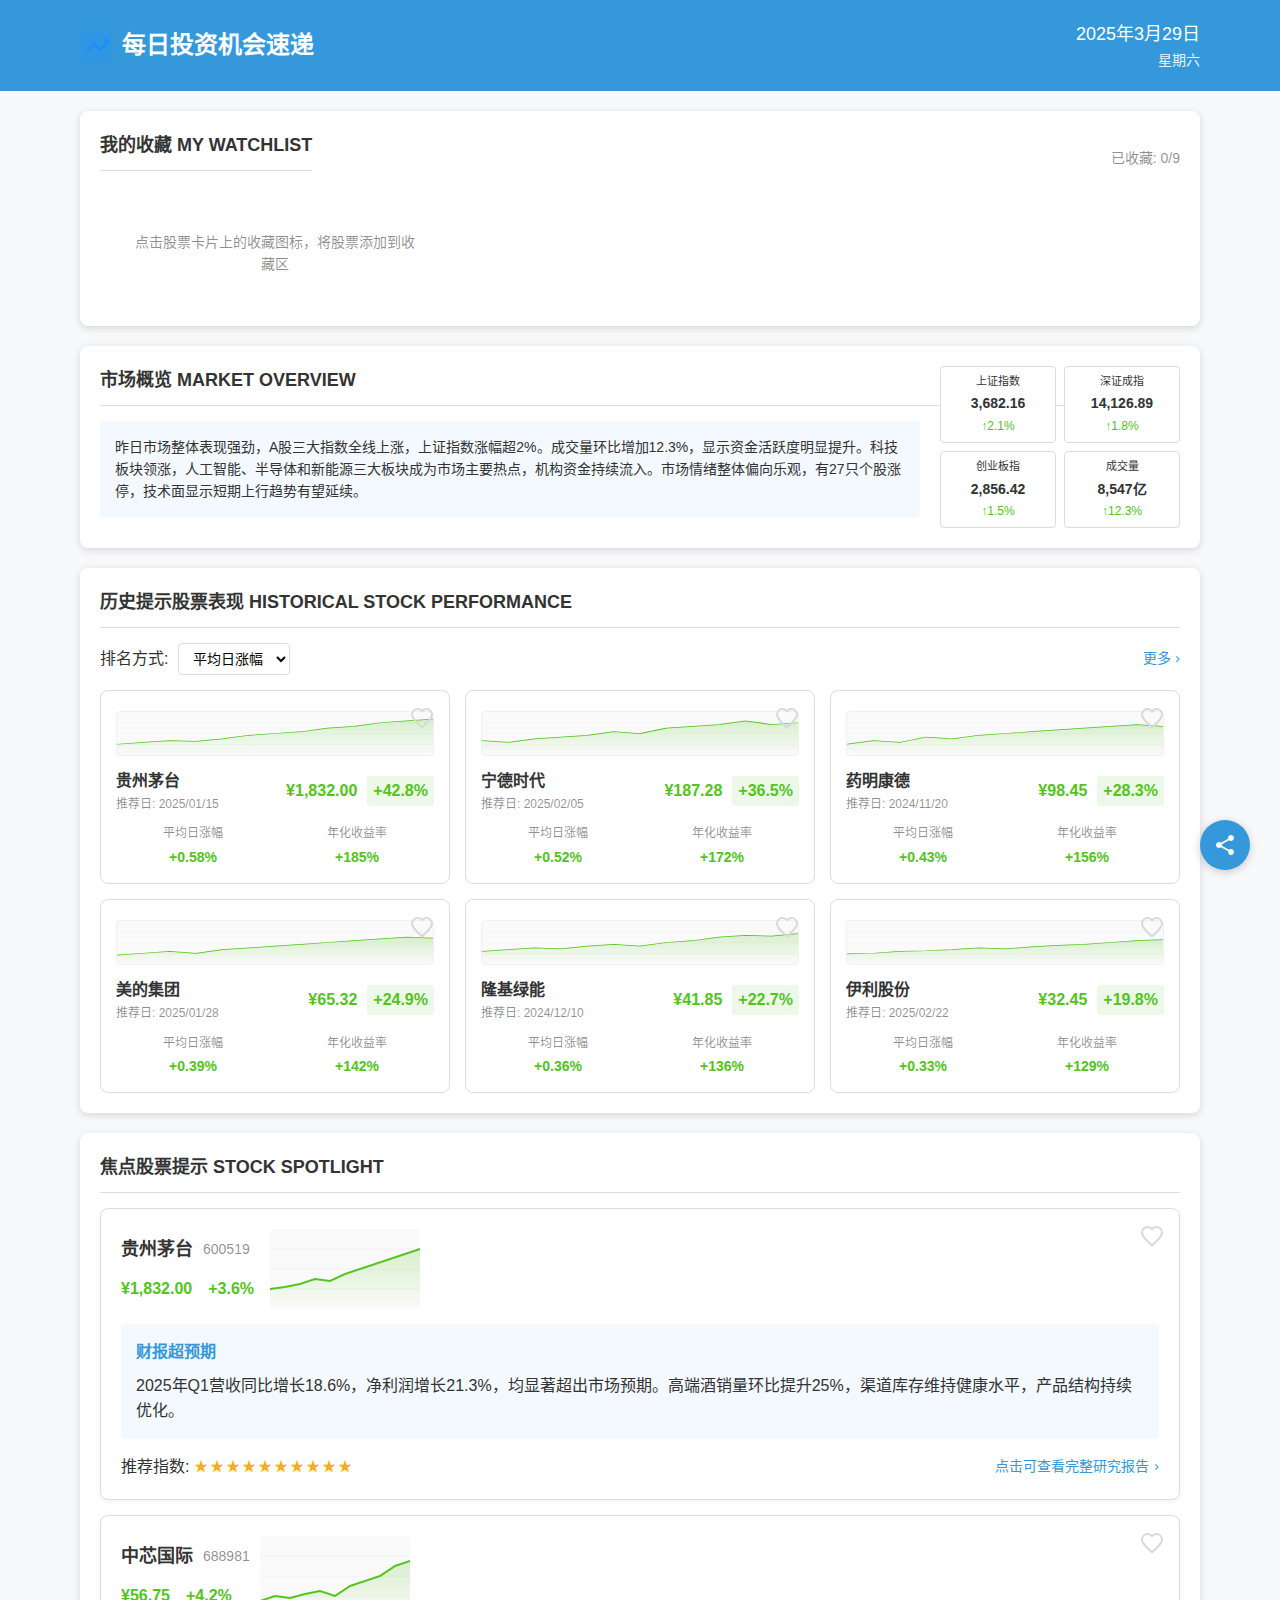
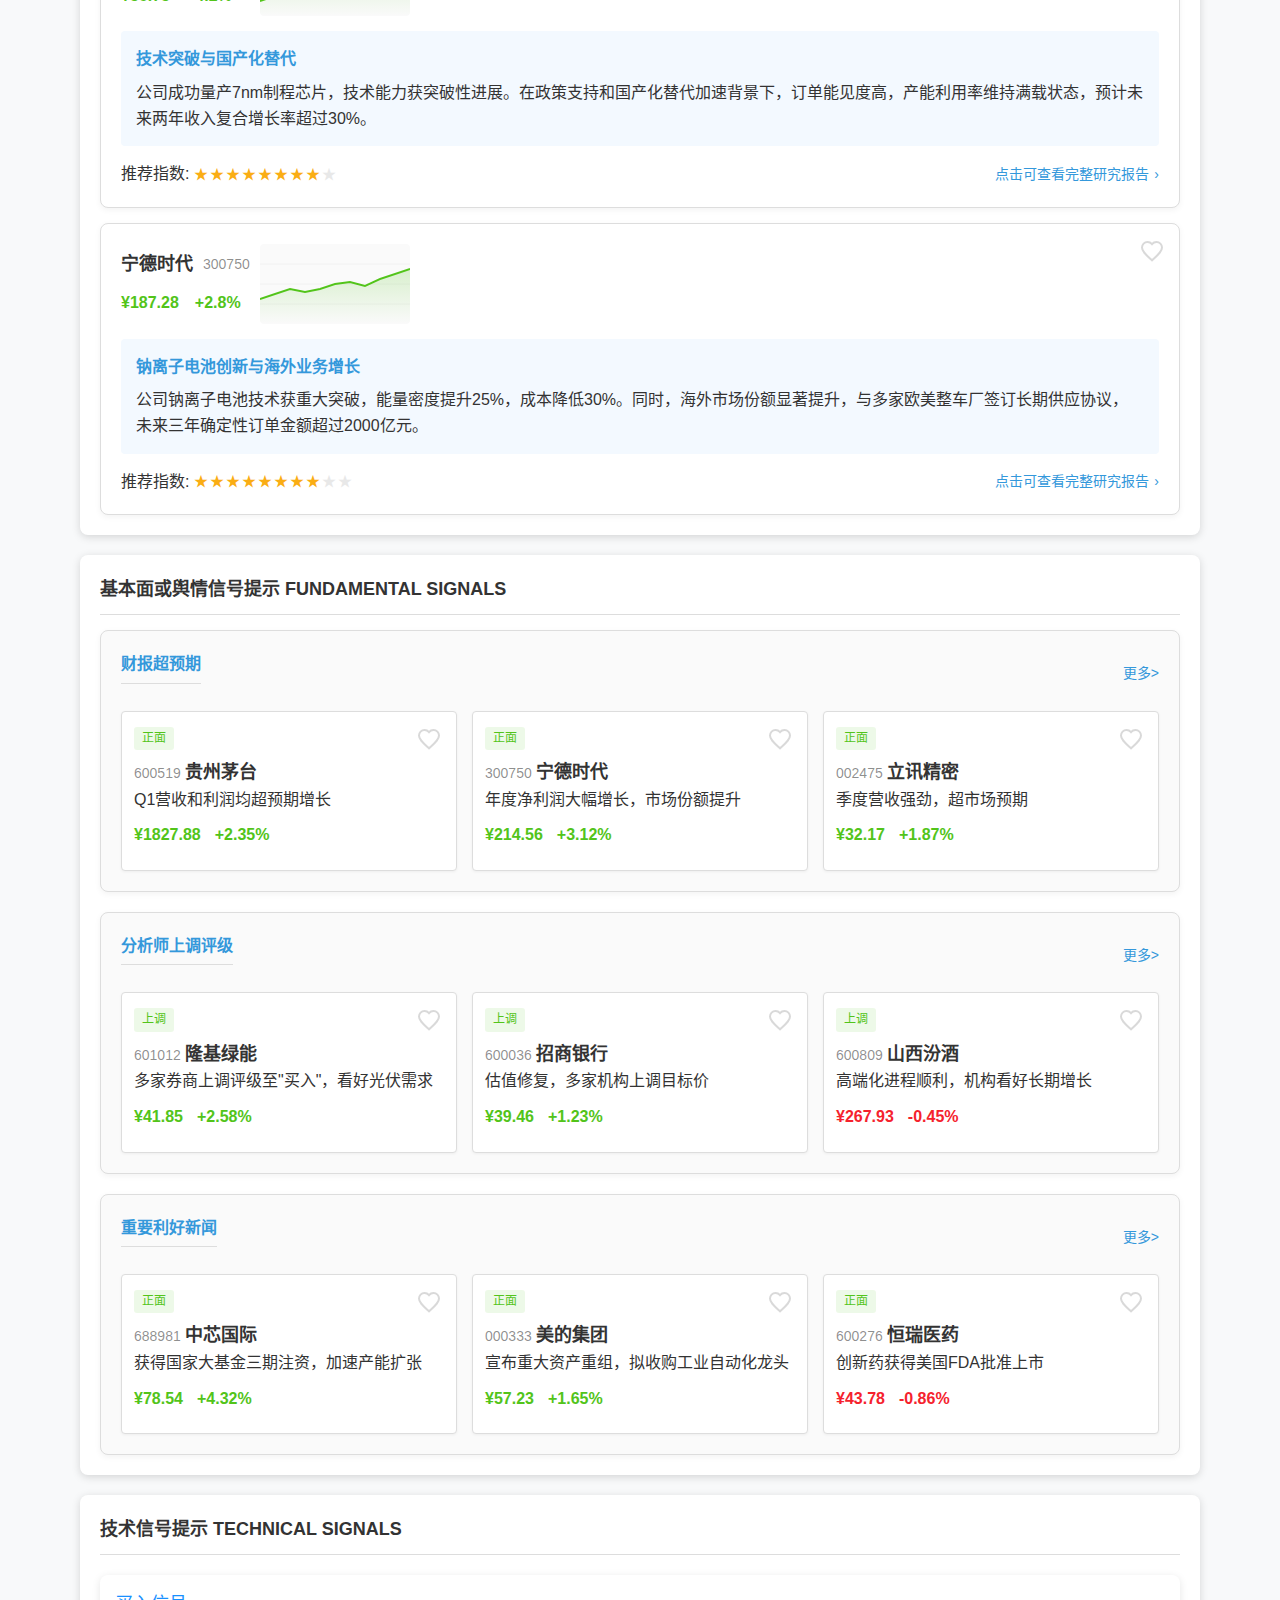
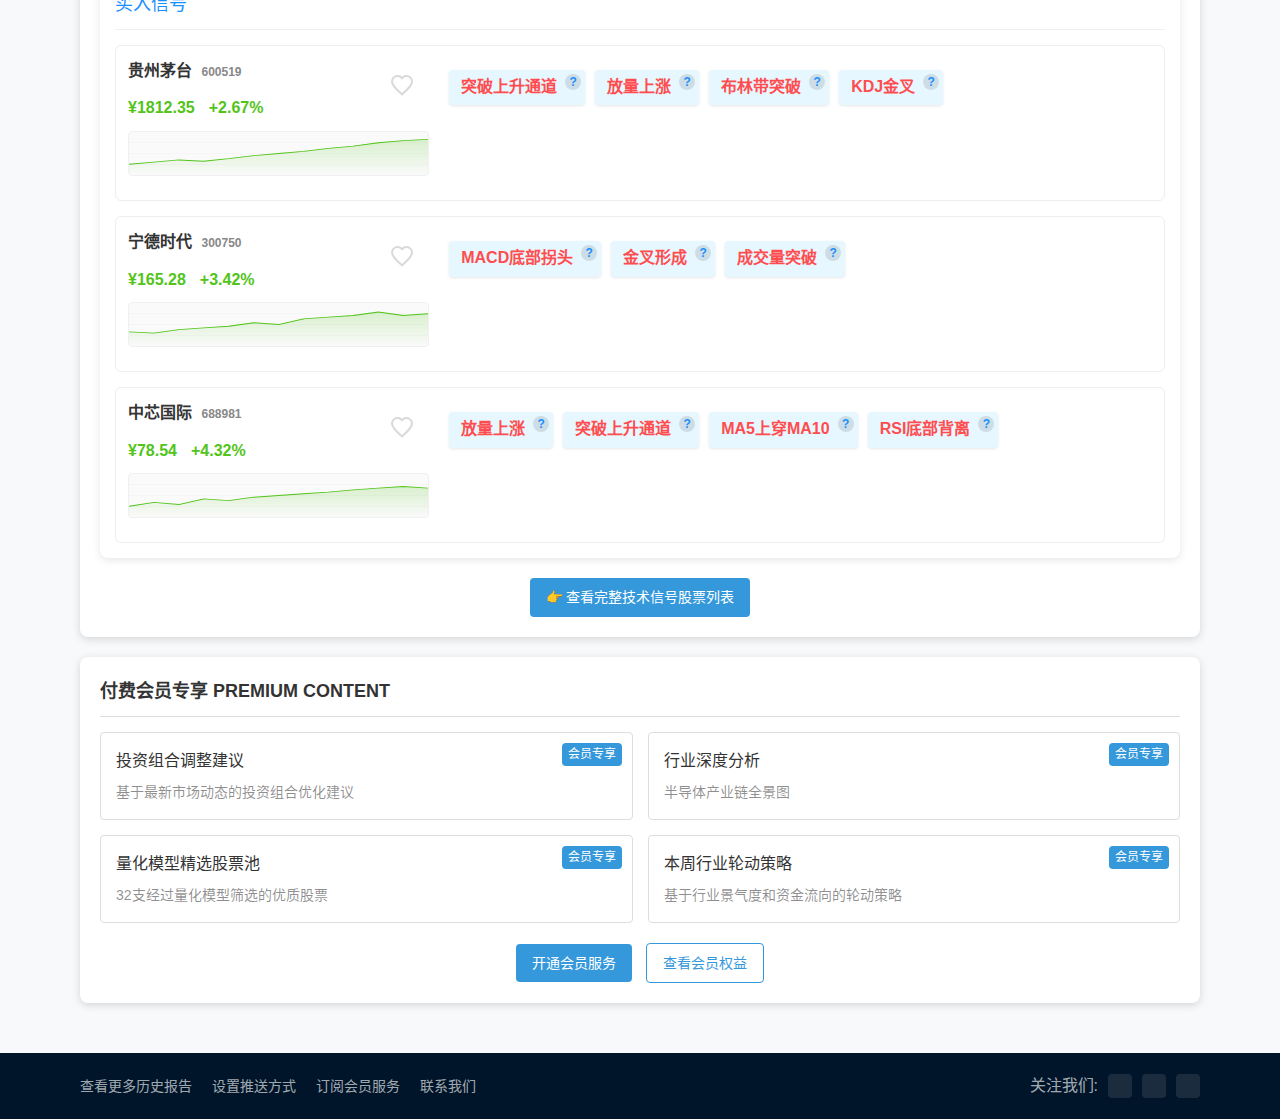
==== commit 112966c0: "the first version is ready" ====
--- a/index.html
+++ b/index.html
@@ -526,7 +526,10 @@
                 <h2>基本面或舆情信号提示 FUNDAMENTAL SIGNALS</h2>
                 <div class="fundamental-signals-container">
                     <div class="signal-category">
-                        <h3>财报超预期</h3>
+                        <div class="signal-header">
+                            <h3>财报超预期</h3>
+                            <a href="#" class="more-link">更多&gt;</a>
+                        </div>
                         <div class="fundamental-signals">
                             <div class="fundamental-card">
                                 <span class="signal-label signal-positive">正面</span>
@@ -577,7 +580,10 @@
                     </div>
                     
                     <div class="signal-category">
-                        <h3>分析师上调评级</h3>
+                        <div class="signal-header">
+                            <h3>分析师上调评级</h3>
+                            <a href="#" class="more-link">更多&gt;</a>
+                        </div>
                         <div class="fundamental-signals">
                             <div class="fundamental-card">
                                 <span class="signal-label signal-positive">上调</span>
@@ -628,7 +634,10 @@
                     </div>
                     
                     <div class="signal-category">
-                        <h3>重要利好新闻</h3>
+                        <div class="signal-header">
+                            <h3>重要利好新闻</h3>
+                            <a href="#" class="more-link">更多&gt;</a>
+                        </div>
                         <div class="fundamental-signals">
                             <div class="fundamental-card">
                                 <span class="signal-label signal-positive">正面</span>
@@ -871,63 +880,6 @@
                                             RSI底部背离
                                             <div class="signal-tooltip">
                                                 价格创出新低，但RSI指标未创新低，形成底部背离，通常是股价即将反转向上的信号。
-                                            </div>
-                                        </div>
-                                    </div>
-                                </div>
-                            </div>
-                            <!-- 股票4 -->
-                            <div class="stock-signal-card">
-                                <div class="stock-info-section">
-                                    <div class="stock-signal-header">
-                                        <div class="stock-signal-name">
-                                            隆基绿能
-                                            <span class="stock-signal-code">601012</span>
-                                        </div>
-                                        <svg class="watch-icon" viewBox="0 0 24 24" fill="none" stroke="currentColor" stroke-width="2" data-code="601012" onclick="toggleWatchlist('601012', '隆基绿能', this)">
-                                            <path d="M12 21.35l-1.45-1.32C5.4 15.36 2 12.28 2 8.5 2 5.42 4.42 3 7.5 3c1.74 0 3.41.81 4.5 2.09C13.09 3.81 14.76 3 16.5 3 19.58 3 22 5.42 22 8.5c0 3.78-3.4 6.86-8.55 11.54L12 21.35z"/>
-                                        </svg>
-                                    </div>
-                                    <div class="stock-price-info">
-                                        <span class="stock-price">¥41.85</span>
-                                        <span class="stock-change positive">+2.58%</span>
-                                    </div>
-                                    <div class="stock-chart">
-                                        <svg width="100%" height="100%" viewBox="0 0 240 100" preserveAspectRatio="none">
-                                            <defs>
-                                                <linearGradient id="tech-grad4" x1="0%" y1="0%" x2="0%" y2="100%">
-                                                    <stop offset="0%" style="stop-color:rgba(82,196,26,0.2);stop-opacity:1" />
-                                                    <stop offset="100%" style="stop-color:rgba(82,196,26,0);stop-opacity:1" />
-                                                </linearGradient>
-                                            </defs>
-                                            <!-- 背景网格 -->
-                                            <line x1="0" y1="25" x2="240" y2="25" stroke="#f0f0f0" stroke-width="1"/>
-                                            <line x1="0" y1="50" x2="240" y2="50" stroke="#f0f0f0" stroke-width="1"/>
-                                            <line x1="0" y1="75" x2="240" y2="75" stroke="#f0f0f0" stroke-width="1"/>
-                                            <!-- K线走势图 - 隆基绿能 -->
-                                            <path d="M0,71 L20,67 L40,63 L60,65 L80,59 L100,55 L120,59 L140,51 L160,47 L180,38 L200,34 L220,36 L240,30" stroke="#52c41a" stroke-width="2" fill="none"/>
-                                            <path d="M0,71 L20,67 L40,63 L60,65 L80,59 L100,55 L120,59 L140,51 L160,47 L180,38 L200,34 L220,36 L240,30 L240,100 L0,100 Z" fill="url(#tech-grad4)"/>
-                                        </svg>
-                                    </div>
-                                </div>
-                                <div class="signals-section">
-                                    <div class="stock-signal-list">
-                                        <div class="signal-tag">
-                                            均线多头排列
-                                            <div class="signal-tooltip">
-                                                当短、中、长期均线依次由上而下排列，且价格位于所有均线之上时，表明市场处于多头趋势，买盘力量占据主导地位。
-                                            </div>
-                                        </div>
-                                        <div class="signal-tag">
-                                            成交量放大
-                                            <div class="signal-tooltip">
-                                                股价上涨过程中，成交量同步放大，显示市场参与度提高，买盘力量增强，上涨趋势得到确认。
-                                            </div>
-                                        </div>
-                                        <div class="signal-tag">
-                                            MACD金叉
-                                            <div class="signal-tooltip">
-                                                MACD指标中，DIF线从下方穿越DEA线，形成金叉，同时红色能量柱由负转正并逐渐放大，表明股价上涨动能加强。
                                             </div>
                                         </div>
                                     </div>
--- a/styles.css
+++ b/styles.css
@@ -820,6 +820,7 @@
     box-shadow: 0 1px 3px rgba(0,0,0,0.1);
     transition: all 0.2s ease;
     padding-top: 4px; /* space for question mark */
+    padding-right: 28px; /* leave space for question mark */
 }
 
 .signal-tag:hover {
@@ -1196,6 +1197,12 @@
     color: var(--neutral-color);
 }
 
+/* Fundamental & technical signal change labels: no background */
+.fundamental-signals .stock-price-info .stock-change,
+.technical-signals-container .stock-signal-card .stock-change {
+    background-color: transparent !important;
+}
+
 /* 页面分享按钮样式 */
 .share-button {
     position: fixed;
@@ -1307,4 +1314,10 @@
     font-weight: 600 !important;
 }
 
-/* Keep existing total-return styles */+/* Keep existing total-return styles */
+.signal-header {
+    display: flex;
+    justify-content: space-between;
+    align-items: center;
+    margin-bottom: 10px;
+}